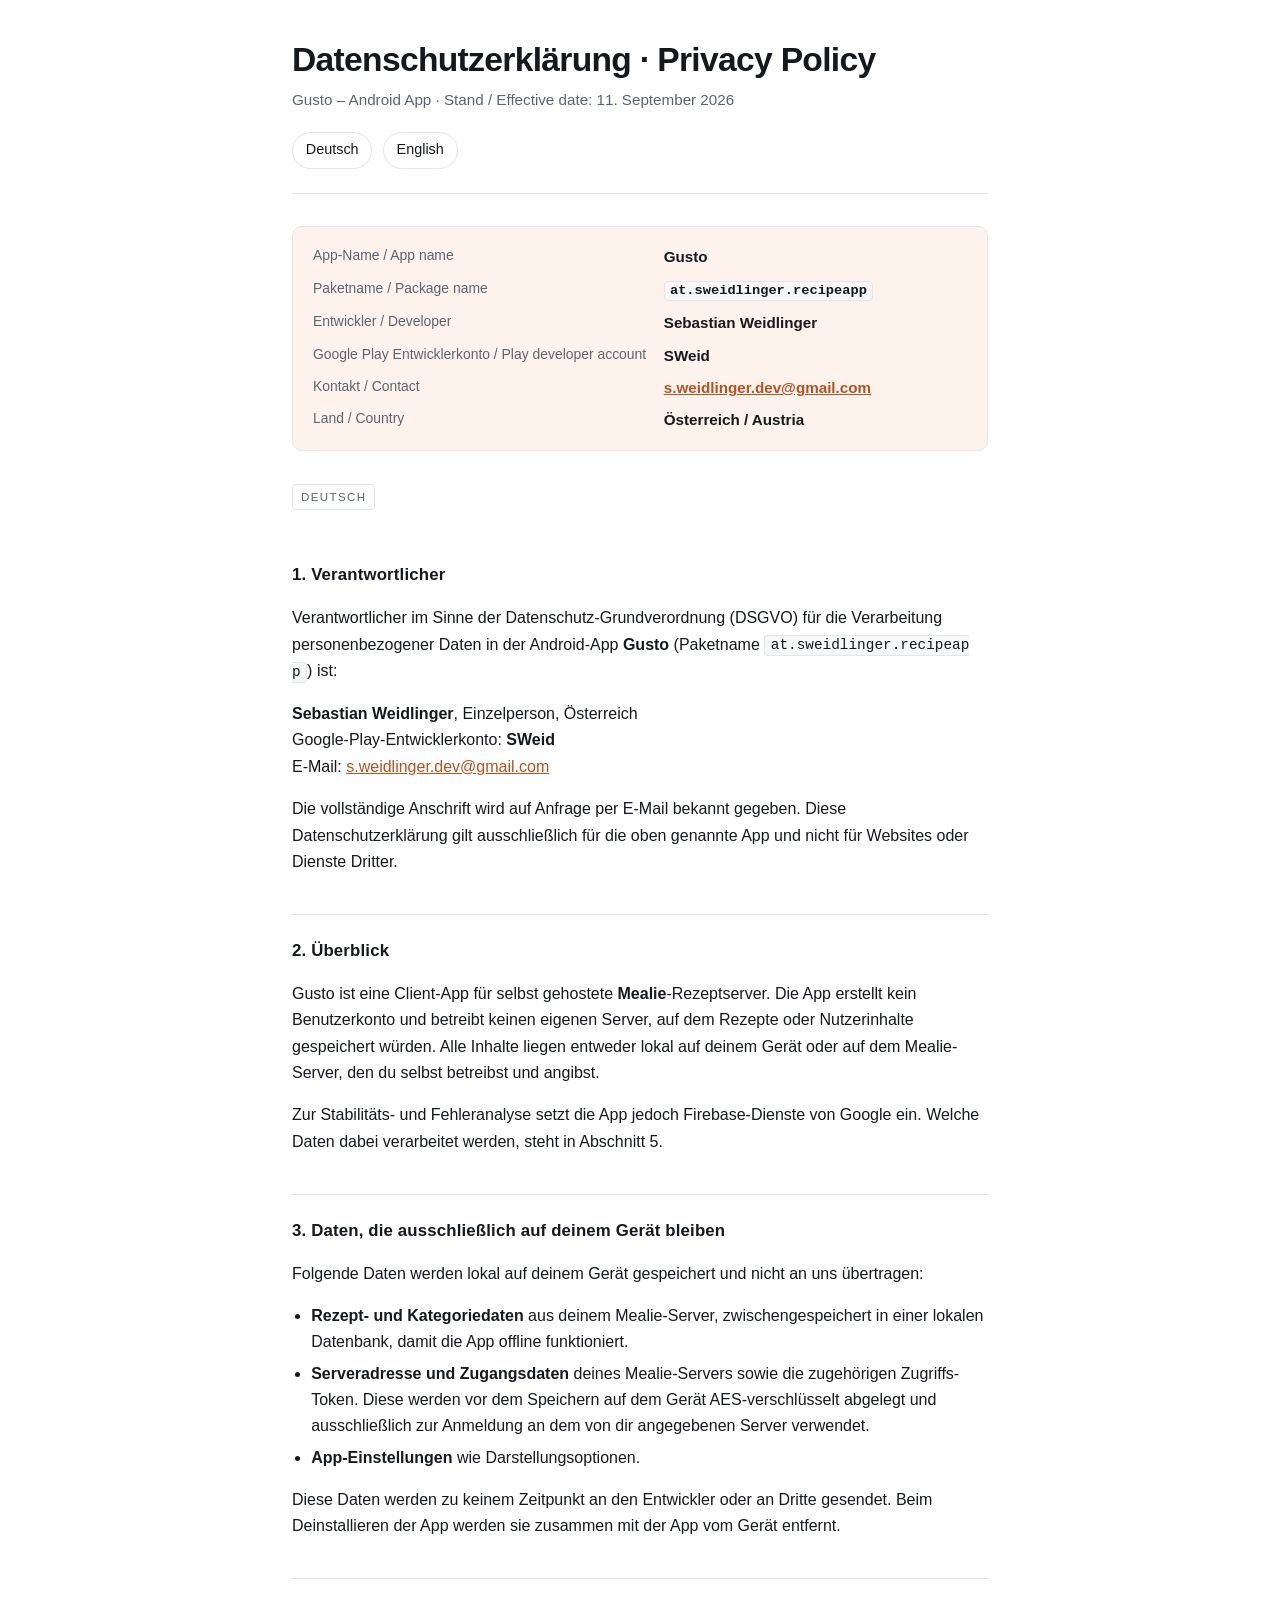
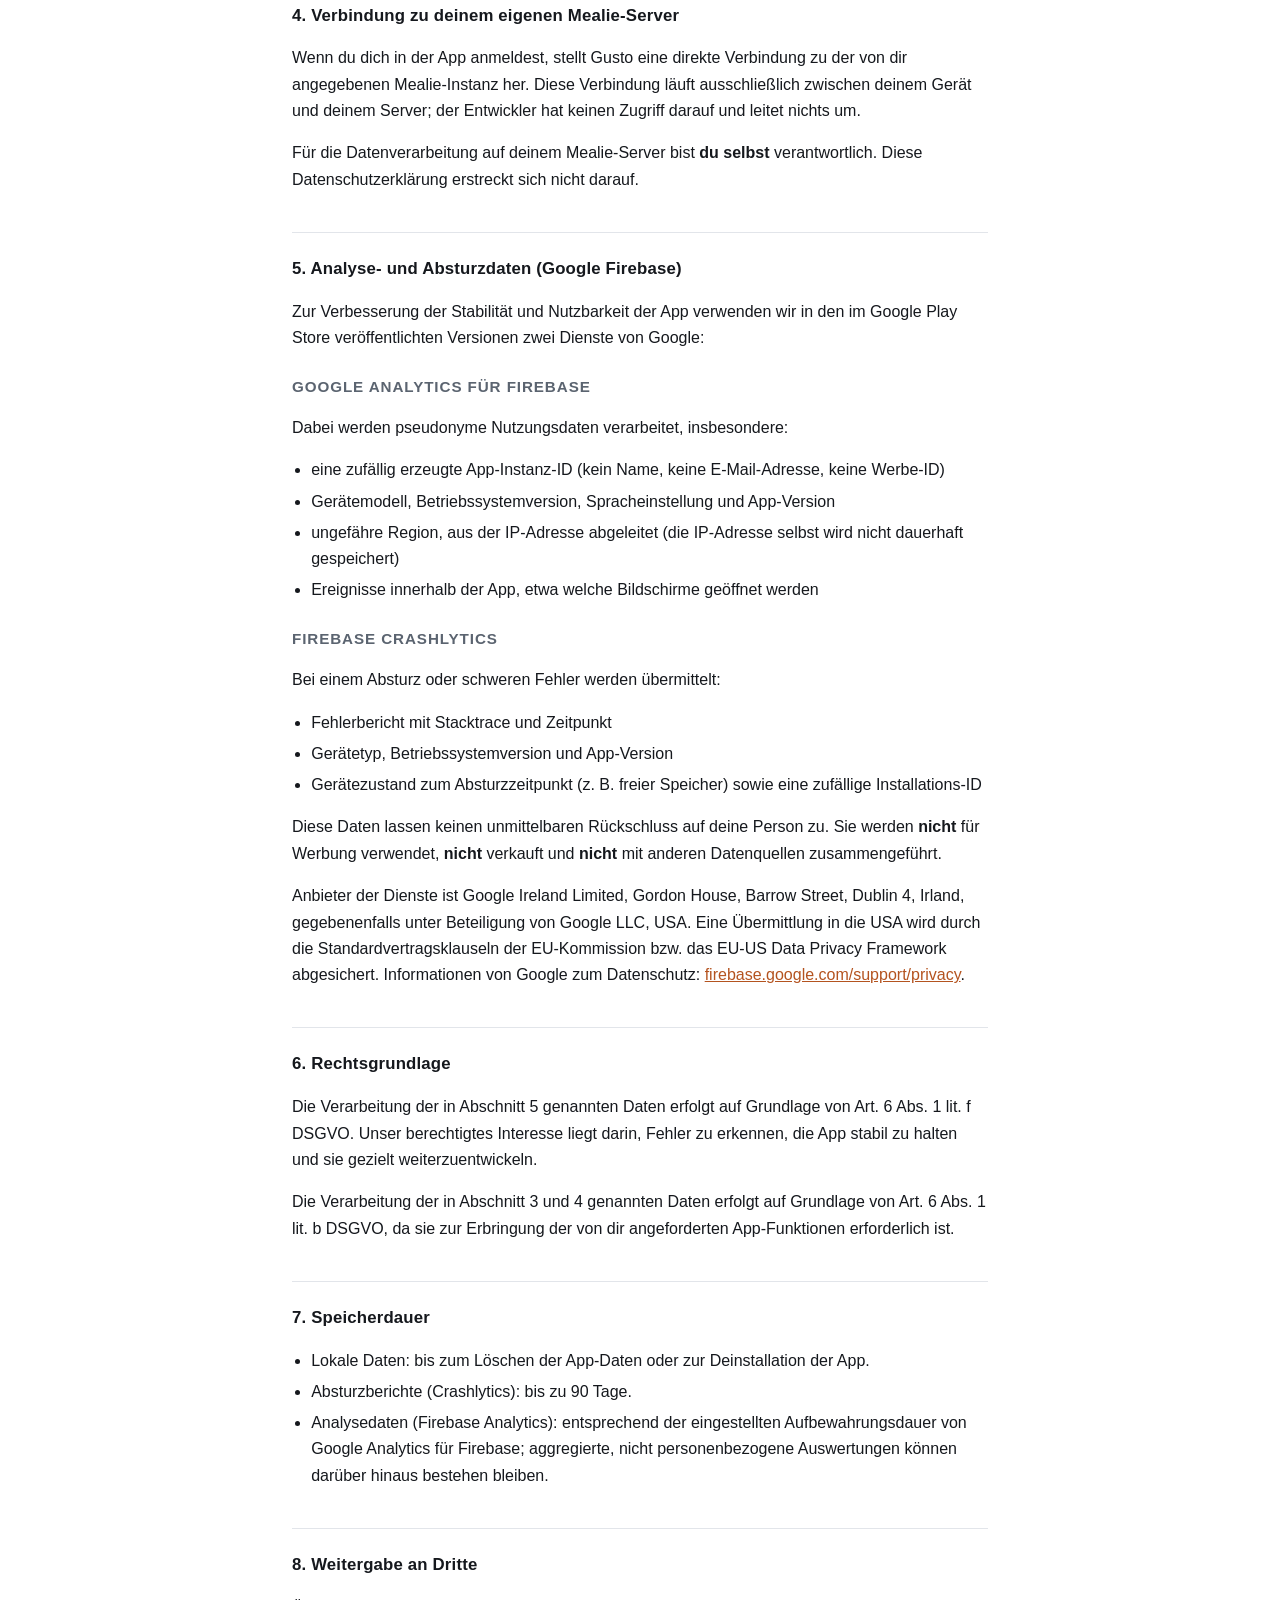
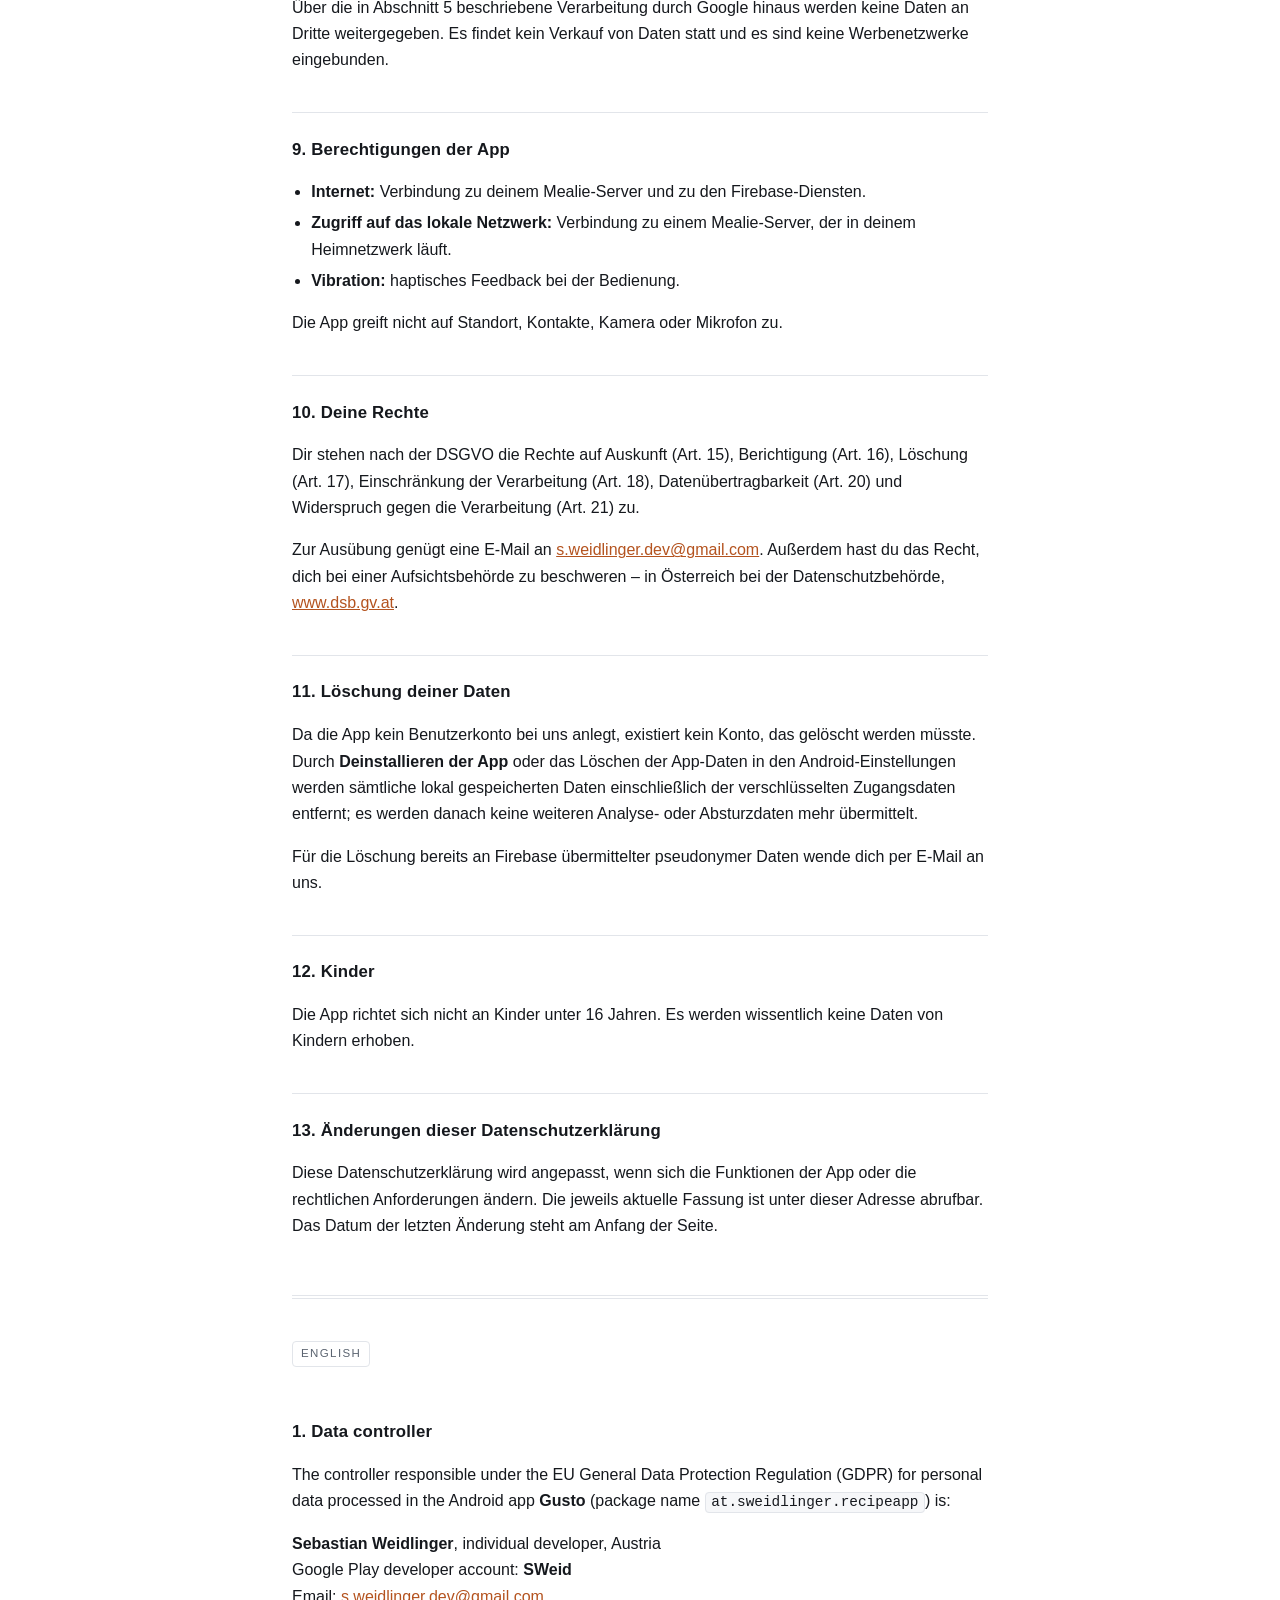
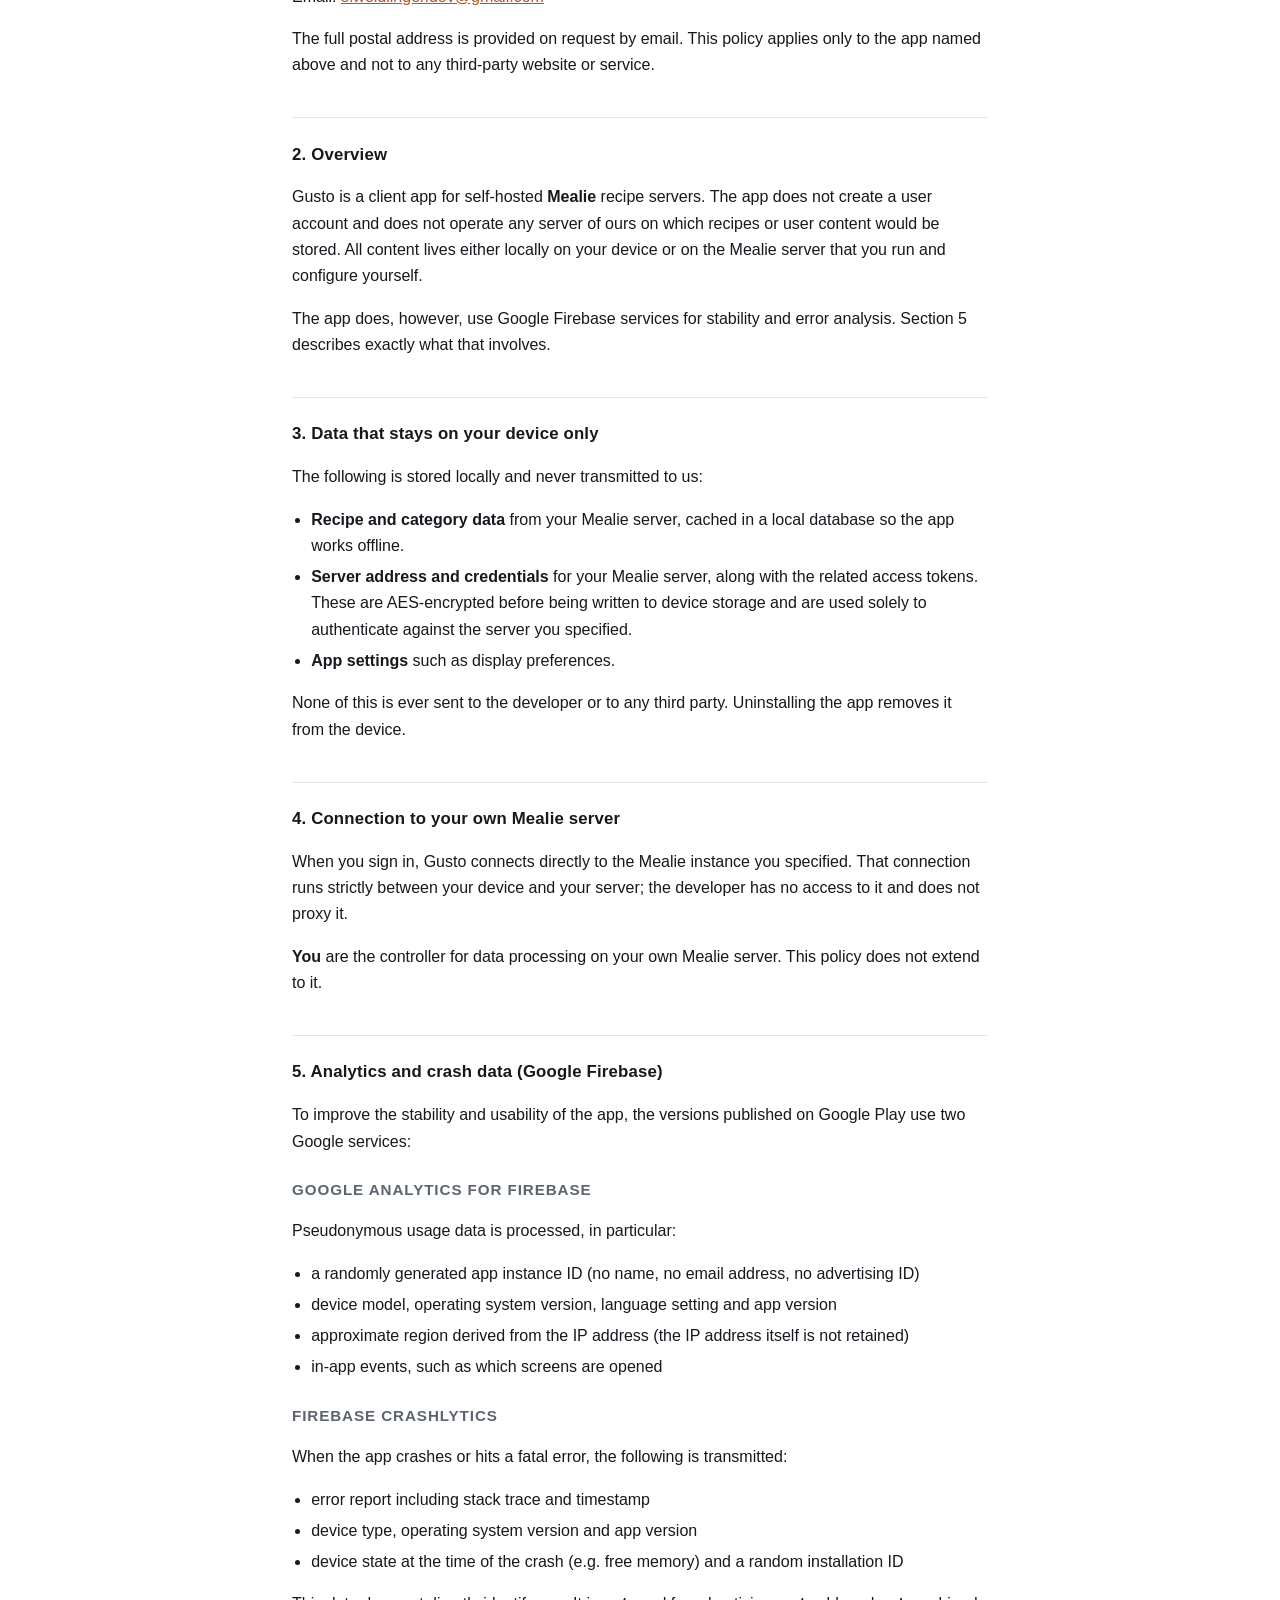
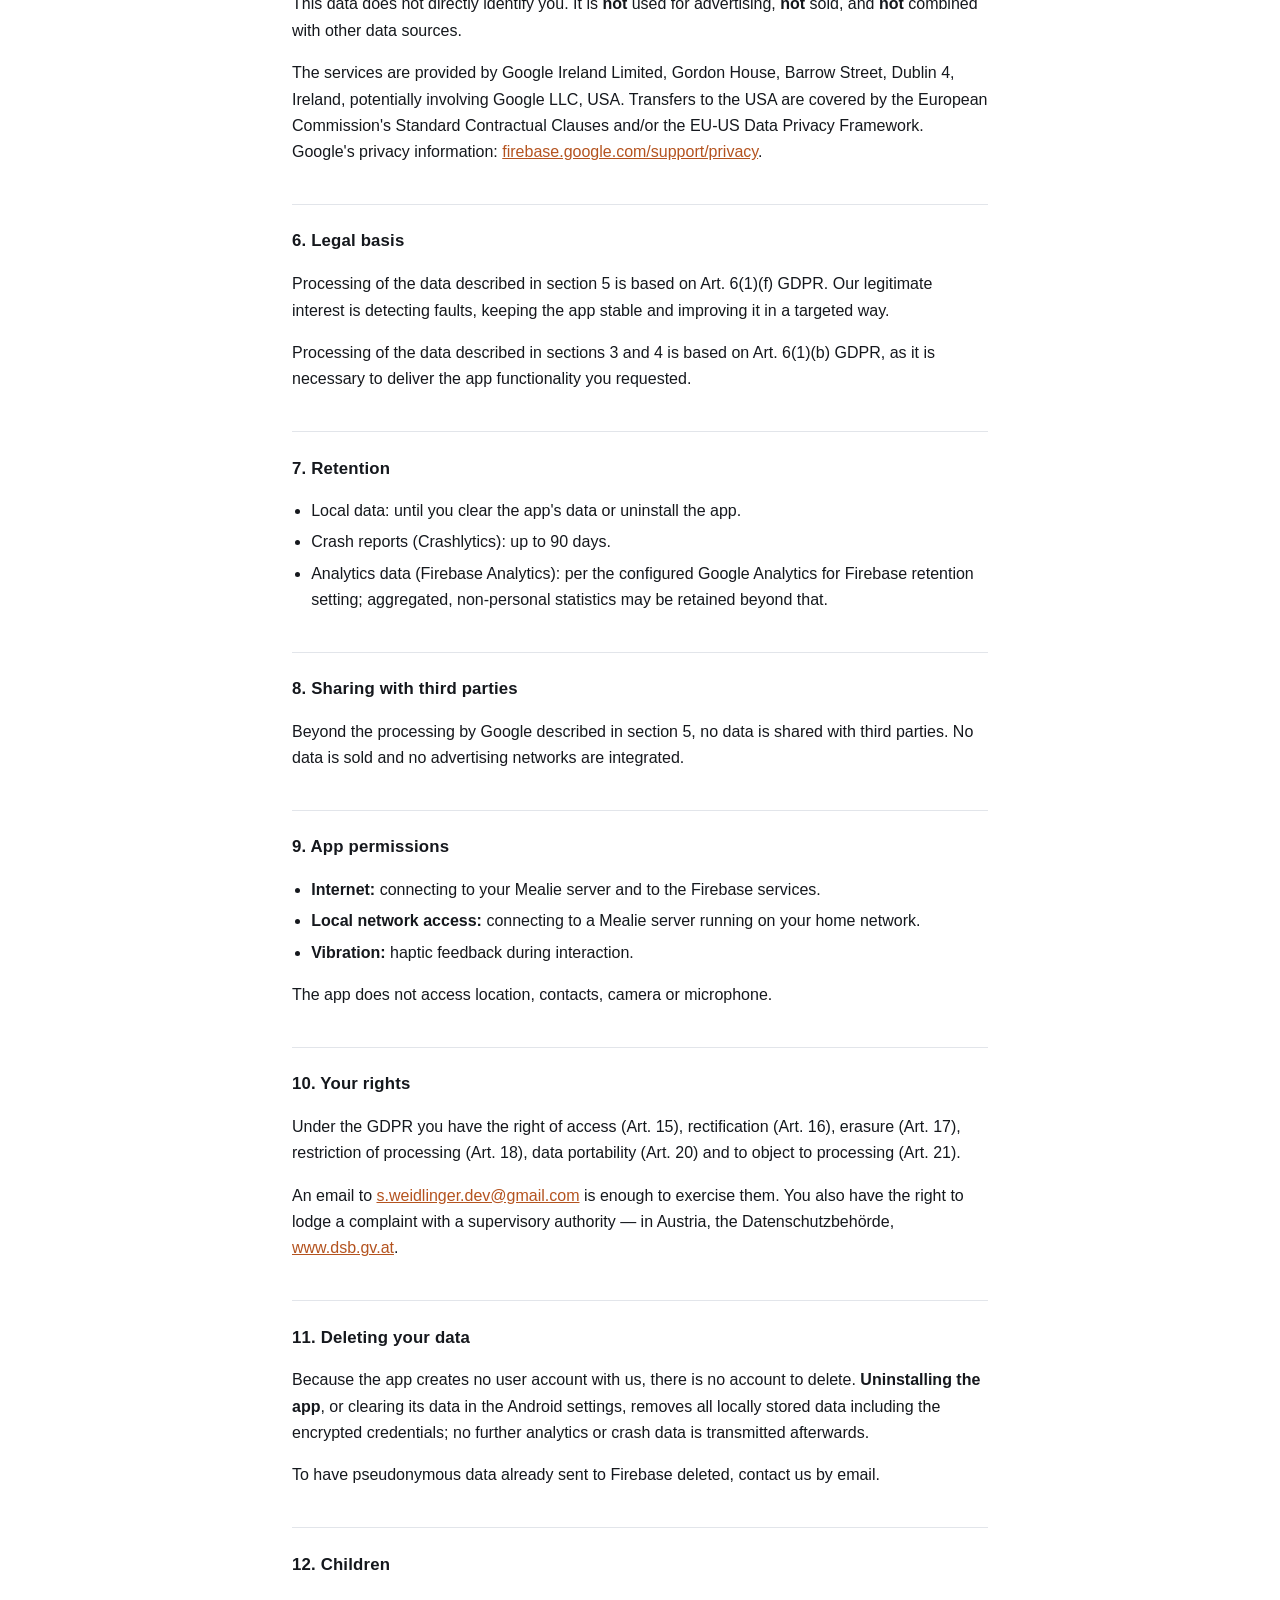
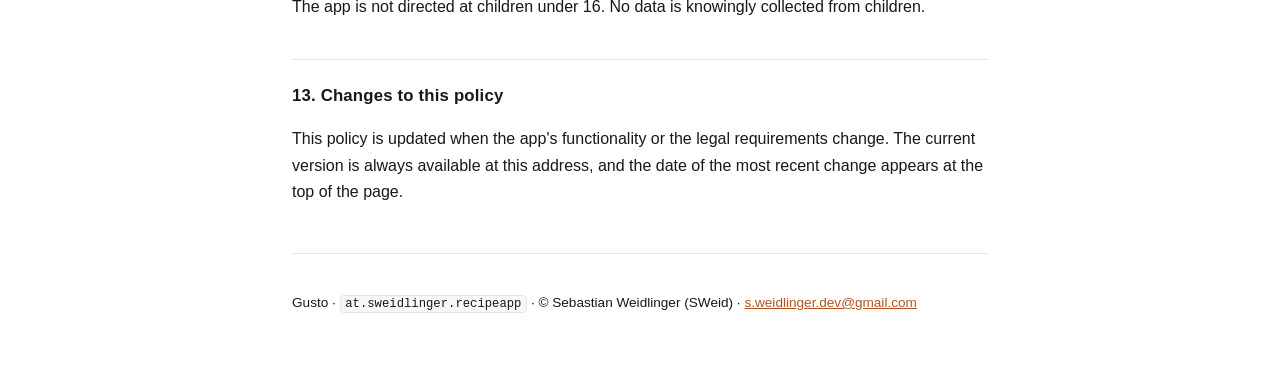
==== gusto/privacy/index.html @ 2b7b5ac2 "docs: add bilingual privacy policy for Gusto Play rejected the update because the linked policy name" ====
<!doctype html>
<html lang="de">
<head>
<meta charset="utf-8">
<meta name="viewport" content="width=device-width, initial-scale=1">
<title>Datenschutzerklärung – Gusto | Sebastian Weidlinger</title>
<meta name="description" content="Datenschutzerklärung / Privacy Policy for the Android app Gusto (at.sweidlinger.recipeapp) by Sebastian Weidlinger.">
<meta name="robots" content="index, follow">
<style>
  :root {
    color-scheme: light dark;
    --bg: #ffffff;
    --surface: #f6f7f9;
    --border: #e2e5ea;
    --text: #15181d;
    --muted: #5b6470;
    --accent: #b4531f;
    --accent-soft: #fdf3ec;
  }
  @media (prefers-color-scheme: dark) {
    :root {
      --bg: #121417;
      --surface: #1a1d22;
      --border: #2b3037;
      --text: #e8eaed;
      --muted: #9aa3af;
      --accent: #f0a06a;
      --accent-soft: #241912;
    }
  }
  * { box-sizing: border-box; }
  body {
    margin: 0;
    background: var(--bg);
    color: var(--text);
    font: 16px/1.65 -apple-system, BlinkMacSystemFont, "Segoe UI", Roboto, "Helvetica Neue", Arial, sans-serif;
    -webkit-text-size-adjust: 100%;
  }
  .wrap { max-width: 46rem; margin: 0 auto; padding: 2.5rem 1.25rem 4rem; }
  header.masthead { border-bottom: 1px solid var(--border); padding-bottom: 1.5rem; margin-bottom: 2rem; }
  h1 { font-size: clamp(1.6rem, 5vw, 2.1rem); line-height: 1.2; margin: 0 0 .4rem; letter-spacing: -.02em; }
  .sub { color: var(--muted); margin: 0; font-size: .95rem; }
  .langnav { margin-top: 1.25rem; font-size: .9rem; }
  .langnav a {
    display: inline-block; padding: .35rem .8rem; margin-right: .4rem;
    border: 1px solid var(--border); border-radius: 999px;
    color: var(--text); text-decoration: none;
  }
  .langnav a:hover { border-color: var(--accent); color: var(--accent); }
  h2 {
    font-size: 1.05rem; margin: 2.4rem 0 .6rem; letter-spacing: .01em;
    padding-top: 1.4rem; border-top: 1px solid var(--border);
  }
  h2:first-of-type { border-top: 0; padding-top: 0; }
  h3 { font-size: .95rem; margin: 1.4rem 0 .4rem; color: var(--muted); text-transform: uppercase; letter-spacing: .06em; }
  p, li { color: var(--text); }
  ul { padding-left: 1.2rem; }
  li { margin: .3rem 0; }
  a { color: var(--accent); }
  code {
    background: var(--surface); border: 1px solid var(--border);
    border-radius: 4px; padding: .1em .38em; font-size: .9em;
    font-family: ui-monospace, SFMono-Regular, Menlo, Consolas, monospace;
    word-break: break-all;
  }
  .identity {
    background: var(--accent-soft);
    border: 1px solid var(--border);
    border-radius: 10px;
    padding: 1.1rem 1.25rem;
    margin: 1.5rem 0 2rem;
  }
  .identity dl { margin: 0; display: grid; grid-template-columns: max-content 1fr; gap: .45rem 1.1rem; }
  .identity dt { color: var(--muted); font-size: .87rem; }
  .identity dd { margin: 0; font-size: .95rem; font-weight: 600; }
  @media (max-width: 30rem) {
    .identity dl { grid-template-columns: 1fr; gap: .1rem; }
    .identity dd { margin-bottom: .6rem; }
  }
  .section-lang {
    display: inline-block; font-size: .72rem; letter-spacing: .12em; text-transform: uppercase;
    color: var(--muted); border: 1px solid var(--border); border-radius: 4px;
    padding: .15rem .5rem; margin-bottom: .8rem;
  }
  hr.divider { border: 0; border-top: 4px double var(--border); margin: 3.5rem 0 2.5rem; }
  footer { margin-top: 3rem; padding-top: 1.5rem; border-top: 1px solid var(--border); color: var(--muted); font-size: .85rem; }
</style>
</head>
<body>
<div class="wrap">

<header class="masthead">
  <h1>Datenschutzerklärung · Privacy Policy</h1>
  <p class="sub">Gusto – Android App · Stand / Effective date: 11. September 2026</p>
  <nav class="langnav">
    <a href="#de">Deutsch</a>
    <a href="#en">English</a>
  </nav>
</header>

<div class="identity">
  <dl>
    <dt>App-Name / App name</dt>
    <dd>Gusto</dd>
    <dt>Paketname / Package name</dt>
    <dd><code>at.sweidlinger.recipeapp</code></dd>
    <dt>Entwickler / Developer</dt>
    <dd>Sebastian Weidlinger</dd>
    <dt>Google Play Entwicklerkonto / Play developer account</dt>
    <dd>SWeid</dd>
    <dt>Kontakt / Contact</dt>
    <dd><a href="mailto:s.weidlinger.dev@gmail.com">s.weidlinger.dev@gmail.com</a></dd>
    <dt>Land / Country</dt>
    <dd>Österreich / Austria</dd>
  </dl>
</div>

<!-- ============================= GERMAN ============================= -->
<section id="de" lang="de">
<span class="section-lang">Deutsch</span>

<h2>1. Verantwortlicher</h2>
<p>
  Verantwortlicher im Sinne der Datenschutz-Grundverordnung (DSGVO) für die Verarbeitung
  personenbezogener Daten in der Android-App <strong>Gusto</strong>
  (Paketname <code>at.sweidlinger.recipeapp</code>) ist:
</p>
<p>
  <strong>Sebastian Weidlinger</strong>, Einzelperson, Österreich<br>
  Google-Play-Entwicklerkonto: <strong>SWeid</strong><br>
  E-Mail: <a href="mailto:s.weidlinger.dev@gmail.com">s.weidlinger.dev@gmail.com</a>
</p>
<p>
  Die vollständige Anschrift wird auf Anfrage per E-Mail bekannt gegeben. Diese
  Datenschutzerklärung gilt ausschließlich für die oben genannte App und nicht für
  Websites oder Dienste Dritter.
</p>

<h2>2. Überblick</h2>
<p>
  Gusto ist eine Client-App für selbst gehostete <strong>Mealie</strong>-Rezeptserver.
  Die App erstellt kein Benutzerkonto und betreibt keinen eigenen Server, auf dem
  Rezepte oder Nutzerinhalte gespeichert würden. Alle Inhalte liegen entweder lokal auf
  deinem Gerät oder auf dem Mealie-Server, den du selbst betreibst und angibst.
</p>
<p>
  Zur Stabilitäts- und Fehleranalyse setzt die App jedoch Firebase-Dienste von Google
  ein. Welche Daten dabei verarbeitet werden, steht in Abschnitt 5.
</p>

<h2>3. Daten, die ausschließlich auf deinem Gerät bleiben</h2>
<p>Folgende Daten werden lokal auf deinem Gerät gespeichert und nicht an uns übertragen:</p>
<ul>
  <li><strong>Rezept- und Kategoriedaten</strong> aus deinem Mealie-Server, zwischengespeichert in einer lokalen Datenbank, damit die App offline funktioniert.</li>
  <li><strong>Serveradresse und Zugangsdaten</strong> deines Mealie-Servers sowie die zugehörigen Zugriffs-Token. Diese werden vor dem Speichern auf dem Gerät AES-verschlüsselt abgelegt und ausschließlich zur Anmeldung an dem von dir angegebenen Server verwendet.</li>
  <li><strong>App-Einstellungen</strong> wie Darstellungsoptionen.</li>
</ul>
<p>
  Diese Daten werden zu keinem Zeitpunkt an den Entwickler oder an Dritte gesendet.
  Beim Deinstallieren der App werden sie zusammen mit der App vom Gerät entfernt.
</p>

<h2>4. Verbindung zu deinem eigenen Mealie-Server</h2>
<p>
  Wenn du dich in der App anmeldest, stellt Gusto eine direkte Verbindung zu der von dir
  angegebenen Mealie-Instanz her. Diese Verbindung läuft ausschließlich zwischen deinem
  Gerät und deinem Server; der Entwickler hat keinen Zugriff darauf und leitet nichts um.
</p>
<p>
  Für die Datenverarbeitung auf deinem Mealie-Server bist <strong>du selbst</strong>
  verantwortlich. Diese Datenschutzerklärung erstreckt sich nicht darauf.
</p>

<h2>5. Analyse- und Absturzdaten (Google Firebase)</h2>
<p>
  Zur Verbesserung der Stabilität und Nutzbarkeit der App verwenden wir in den im Google
  Play Store veröffentlichten Versionen zwei Dienste von Google:
</p>

<h3>Google Analytics für Firebase</h3>
<p>Dabei werden pseudonyme Nutzungsdaten verarbeitet, insbesondere:</p>
<ul>
  <li>eine zufällig erzeugte App-Instanz-ID (kein Name, keine E-Mail-Adresse, keine Werbe-ID)</li>
  <li>Gerätemodell, Betriebssystemversion, Spracheinstellung und App-Version</li>
  <li>ungefähre Region, aus der IP-Adresse abgeleitet (die IP-Adresse selbst wird nicht dauerhaft gespeichert)</li>
  <li>Ereignisse innerhalb der App, etwa welche Bildschirme geöffnet werden</li>
</ul>

<h3>Firebase Crashlytics</h3>
<p>Bei einem Absturz oder schweren Fehler werden übermittelt:</p>
<ul>
  <li>Fehlerbericht mit Stacktrace und Zeitpunkt</li>
  <li>Gerätetyp, Betriebssystemversion und App-Version</li>
  <li>Gerätezustand zum Absturzzeitpunkt (z. B. freier Speicher) sowie eine zufällige Installations-ID</li>
</ul>

<p>
  Diese Daten lassen keinen unmittelbaren Rückschluss auf deine Person zu. Sie werden
  <strong>nicht</strong> für Werbung verwendet, <strong>nicht</strong> verkauft und
  <strong>nicht</strong> mit anderen Datenquellen zusammengeführt.
</p>
<p>
  Anbieter der Dienste ist Google Ireland Limited, Gordon House, Barrow Street, Dublin 4,
  Irland, gegebenenfalls unter Beteiligung von Google LLC, USA. Eine Übermittlung in die
  USA wird durch die Standardvertragsklauseln der EU-Kommission bzw. das EU-US Data
  Privacy Framework abgesichert. Informationen von Google zum Datenschutz:
  <a href="https://firebase.google.com/support/privacy" rel="noopener">firebase.google.com/support/privacy</a>.
</p>

<h2>6. Rechtsgrundlage</h2>
<p>
  Die Verarbeitung der in Abschnitt 5 genannten Daten erfolgt auf Grundlage von
  Art. 6 Abs. 1 lit. f DSGVO. Unser berechtigtes Interesse liegt darin, Fehler zu
  erkennen, die App stabil zu halten und sie gezielt weiterzuentwickeln.
</p>
<p>
  Die Verarbeitung der in Abschnitt 3 und 4 genannten Daten erfolgt auf Grundlage von
  Art. 6 Abs. 1 lit. b DSGVO, da sie zur Erbringung der von dir angeforderten
  App-Funktionen erforderlich ist.
</p>

<h2>7. Speicherdauer</h2>
<ul>
  <li>Lokale Daten: bis zum Löschen der App-Daten oder zur Deinstallation der App.</li>
  <li>Absturzberichte (Crashlytics): bis zu 90 Tage.</li>
  <li>Analysedaten (Firebase Analytics): entsprechend der eingestellten Aufbewahrungsdauer von Google Analytics für Firebase; aggregierte, nicht personenbezogene Auswertungen können darüber hinaus bestehen bleiben.</li>
</ul>

<h2>8. Weitergabe an Dritte</h2>
<p>
  Über die in Abschnitt 5 beschriebene Verarbeitung durch Google hinaus werden keine
  Daten an Dritte weitergegeben. Es findet kein Verkauf von Daten statt und es sind keine
  Werbenetzwerke eingebunden.
</p>

<h2>9. Berechtigungen der App</h2>
<ul>
  <li><strong>Internet:</strong> Verbindung zu deinem Mealie-Server und zu den Firebase-Diensten.</li>
  <li><strong>Zugriff auf das lokale Netzwerk:</strong> Verbindung zu einem Mealie-Server, der in deinem Heimnetzwerk läuft.</li>
  <li><strong>Vibration:</strong> haptisches Feedback bei der Bedienung.</li>
</ul>
<p>Die App greift nicht auf Standort, Kontakte, Kamera oder Mikrofon zu.</p>

<h2>10. Deine Rechte</h2>
<p>
  Dir stehen nach der DSGVO die Rechte auf Auskunft (Art. 15), Berichtigung (Art. 16),
  Löschung (Art. 17), Einschränkung der Verarbeitung (Art. 18), Datenübertragbarkeit
  (Art. 20) und Widerspruch gegen die Verarbeitung (Art. 21) zu.
</p>
<p>
  Zur Ausübung genügt eine E-Mail an
  <a href="mailto:s.weidlinger.dev@gmail.com">s.weidlinger.dev@gmail.com</a>.
  Außerdem hast du das Recht, dich bei einer Aufsichtsbehörde zu beschweren – in
  Österreich bei der Datenschutzbehörde,
  <a href="https://www.dsb.gv.at" rel="noopener">www.dsb.gv.at</a>.
</p>

<h2>11. Löschung deiner Daten</h2>
<p>
  Da die App kein Benutzerkonto bei uns anlegt, existiert kein Konto, das gelöscht werden
  müsste. Durch <strong>Deinstallieren der App</strong> oder das Löschen der App-Daten in
  den Android-Einstellungen werden sämtliche lokal gespeicherten Daten einschließlich der
  verschlüsselten Zugangsdaten entfernt; es werden danach keine weiteren Analyse- oder
  Absturzdaten mehr übermittelt.
</p>
<p>
  Für die Löschung bereits an Firebase übermittelter pseudonymer Daten wende dich per
  E-Mail an uns.
</p>

<h2>12. Kinder</h2>
<p>
  Die App richtet sich nicht an Kinder unter 16 Jahren. Es werden wissentlich keine Daten
  von Kindern erhoben.
</p>

<h2>13. Änderungen dieser Datenschutzerklärung</h2>
<p>
  Diese Datenschutzerklärung wird angepasst, wenn sich die Funktionen der App oder die
  rechtlichen Anforderungen ändern. Die jeweils aktuelle Fassung ist unter dieser Adresse
  abrufbar. Das Datum der letzten Änderung steht am Anfang der Seite.
</p>

</section>

<hr class="divider">

<!-- ============================= ENGLISH ============================= -->
<section id="en" lang="en">
<span class="section-lang">English</span>

<h2>1. Data controller</h2>
<p>
  The controller responsible under the EU General Data Protection Regulation (GDPR) for
  personal data processed in the Android app <strong>Gusto</strong>
  (package name <code>at.sweidlinger.recipeapp</code>) is:
</p>
<p>
  <strong>Sebastian Weidlinger</strong>, individual developer, Austria<br>
  Google Play developer account: <strong>SWeid</strong><br>
  Email: <a href="mailto:s.weidlinger.dev@gmail.com">s.weidlinger.dev@gmail.com</a>
</p>
<p>
  The full postal address is provided on request by email. This policy applies only to
  the app named above and not to any third-party website or service.
</p>

<h2>2. Overview</h2>
<p>
  Gusto is a client app for self-hosted <strong>Mealie</strong> recipe servers. The app
  does not create a user account and does not operate any server of ours on which recipes
  or user content would be stored. All content lives either locally on your device or on
  the Mealie server that you run and configure yourself.
</p>
<p>
  The app does, however, use Google Firebase services for stability and error analysis.
  Section 5 describes exactly what that involves.
</p>

<h2>3. Data that stays on your device only</h2>
<p>The following is stored locally and never transmitted to us:</p>
<ul>
  <li><strong>Recipe and category data</strong> from your Mealie server, cached in a local database so the app works offline.</li>
  <li><strong>Server address and credentials</strong> for your Mealie server, along with the related access tokens. These are AES-encrypted before being written to device storage and are used solely to authenticate against the server you specified.</li>
  <li><strong>App settings</strong> such as display preferences.</li>
</ul>
<p>
  None of this is ever sent to the developer or to any third party. Uninstalling the app
  removes it from the device.
</p>

<h2>4. Connection to your own Mealie server</h2>
<p>
  When you sign in, Gusto connects directly to the Mealie instance you specified. That
  connection runs strictly between your device and your server; the developer has no
  access to it and does not proxy it.
</p>
<p>
  <strong>You</strong> are the controller for data processing on your own Mealie server.
  This policy does not extend to it.
</p>

<h2>5. Analytics and crash data (Google Firebase)</h2>
<p>
  To improve the stability and usability of the app, the versions published on Google Play
  use two Google services:
</p>

<h3>Google Analytics for Firebase</h3>
<p>Pseudonymous usage data is processed, in particular:</p>
<ul>
  <li>a randomly generated app instance ID (no name, no email address, no advertising ID)</li>
  <li>device model, operating system version, language setting and app version</li>
  <li>approximate region derived from the IP address (the IP address itself is not retained)</li>
  <li>in-app events, such as which screens are opened</li>
</ul>

<h3>Firebase Crashlytics</h3>
<p>When the app crashes or hits a fatal error, the following is transmitted:</p>
<ul>
  <li>error report including stack trace and timestamp</li>
  <li>device type, operating system version and app version</li>
  <li>device state at the time of the crash (e.g. free memory) and a random installation ID</li>
</ul>

<p>
  This data does not directly identify you. It is <strong>not</strong> used for
  advertising, <strong>not</strong> sold, and <strong>not</strong> combined with other
  data sources.
</p>
<p>
  The services are provided by Google Ireland Limited, Gordon House, Barrow Street,
  Dublin 4, Ireland, potentially involving Google LLC, USA. Transfers to the USA are
  covered by the European Commission's Standard Contractual Clauses and/or the EU-US Data
  Privacy Framework. Google's privacy information:
  <a href="https://firebase.google.com/support/privacy" rel="noopener">firebase.google.com/support/privacy</a>.
</p>

<h2>6. Legal basis</h2>
<p>
  Processing of the data described in section 5 is based on Art. 6(1)(f) GDPR. Our
  legitimate interest is detecting faults, keeping the app stable and improving it in a
  targeted way.
</p>
<p>
  Processing of the data described in sections 3 and 4 is based on Art. 6(1)(b) GDPR, as
  it is necessary to deliver the app functionality you requested.
</p>

<h2>7. Retention</h2>
<ul>
  <li>Local data: until you clear the app's data or uninstall the app.</li>
  <li>Crash reports (Crashlytics): up to 90 days.</li>
  <li>Analytics data (Firebase Analytics): per the configured Google Analytics for Firebase retention setting; aggregated, non-personal statistics may be retained beyond that.</li>
</ul>

<h2>8. Sharing with third parties</h2>
<p>
  Beyond the processing by Google described in section 5, no data is shared with third
  parties. No data is sold and no advertising networks are integrated.
</p>

<h2>9. App permissions</h2>
<ul>
  <li><strong>Internet:</strong> connecting to your Mealie server and to the Firebase services.</li>
  <li><strong>Local network access:</strong> connecting to a Mealie server running on your home network.</li>
  <li><strong>Vibration:</strong> haptic feedback during interaction.</li>
</ul>
<p>The app does not access location, contacts, camera or microphone.</p>

<h2>10. Your rights</h2>
<p>
  Under the GDPR you have the right of access (Art. 15), rectification (Art. 16), erasure
  (Art. 17), restriction of processing (Art. 18), data portability (Art. 20) and to object
  to processing (Art. 21).
</p>
<p>
  An email to <a href="mailto:s.weidlinger.dev@gmail.com">s.weidlinger.dev@gmail.com</a>
  is enough to exercise them. You also have the right to lodge a complaint with a
  supervisory authority — in Austria, the Datenschutzbehörde,
  <a href="https://www.dsb.gv.at" rel="noopener">www.dsb.gv.at</a>.
</p>

<h2>11. Deleting your data</h2>
<p>
  Because the app creates no user account with us, there is no account to delete.
  <strong>Uninstalling the app</strong>, or clearing its data in the Android settings,
  removes all locally stored data including the encrypted credentials; no further
  analytics or crash data is transmitted afterwards.
</p>
<p>
  To have pseudonymous data already sent to Firebase deleted, contact us by email.
</p>

<h2>12. Children</h2>
<p>
  The app is not directed at children under 16. No data is knowingly collected from
  children.
</p>

<h2>13. Changes to this policy</h2>
<p>
  This policy is updated when the app's functionality or the legal requirements change.
  The current version is always available at this address, and the date of the most recent
  change appears at the top of the page.
</p>

</section>

<footer>
  <p>
    Gusto · <code>at.sweidlinger.recipeapp</code> · © Sebastian Weidlinger (SWeid) ·
    <a href="mailto:s.weidlinger.dev@gmail.com">s.weidlinger.dev@gmail.com</a>
  </p>
</footer>

</div>
</body>
</html>
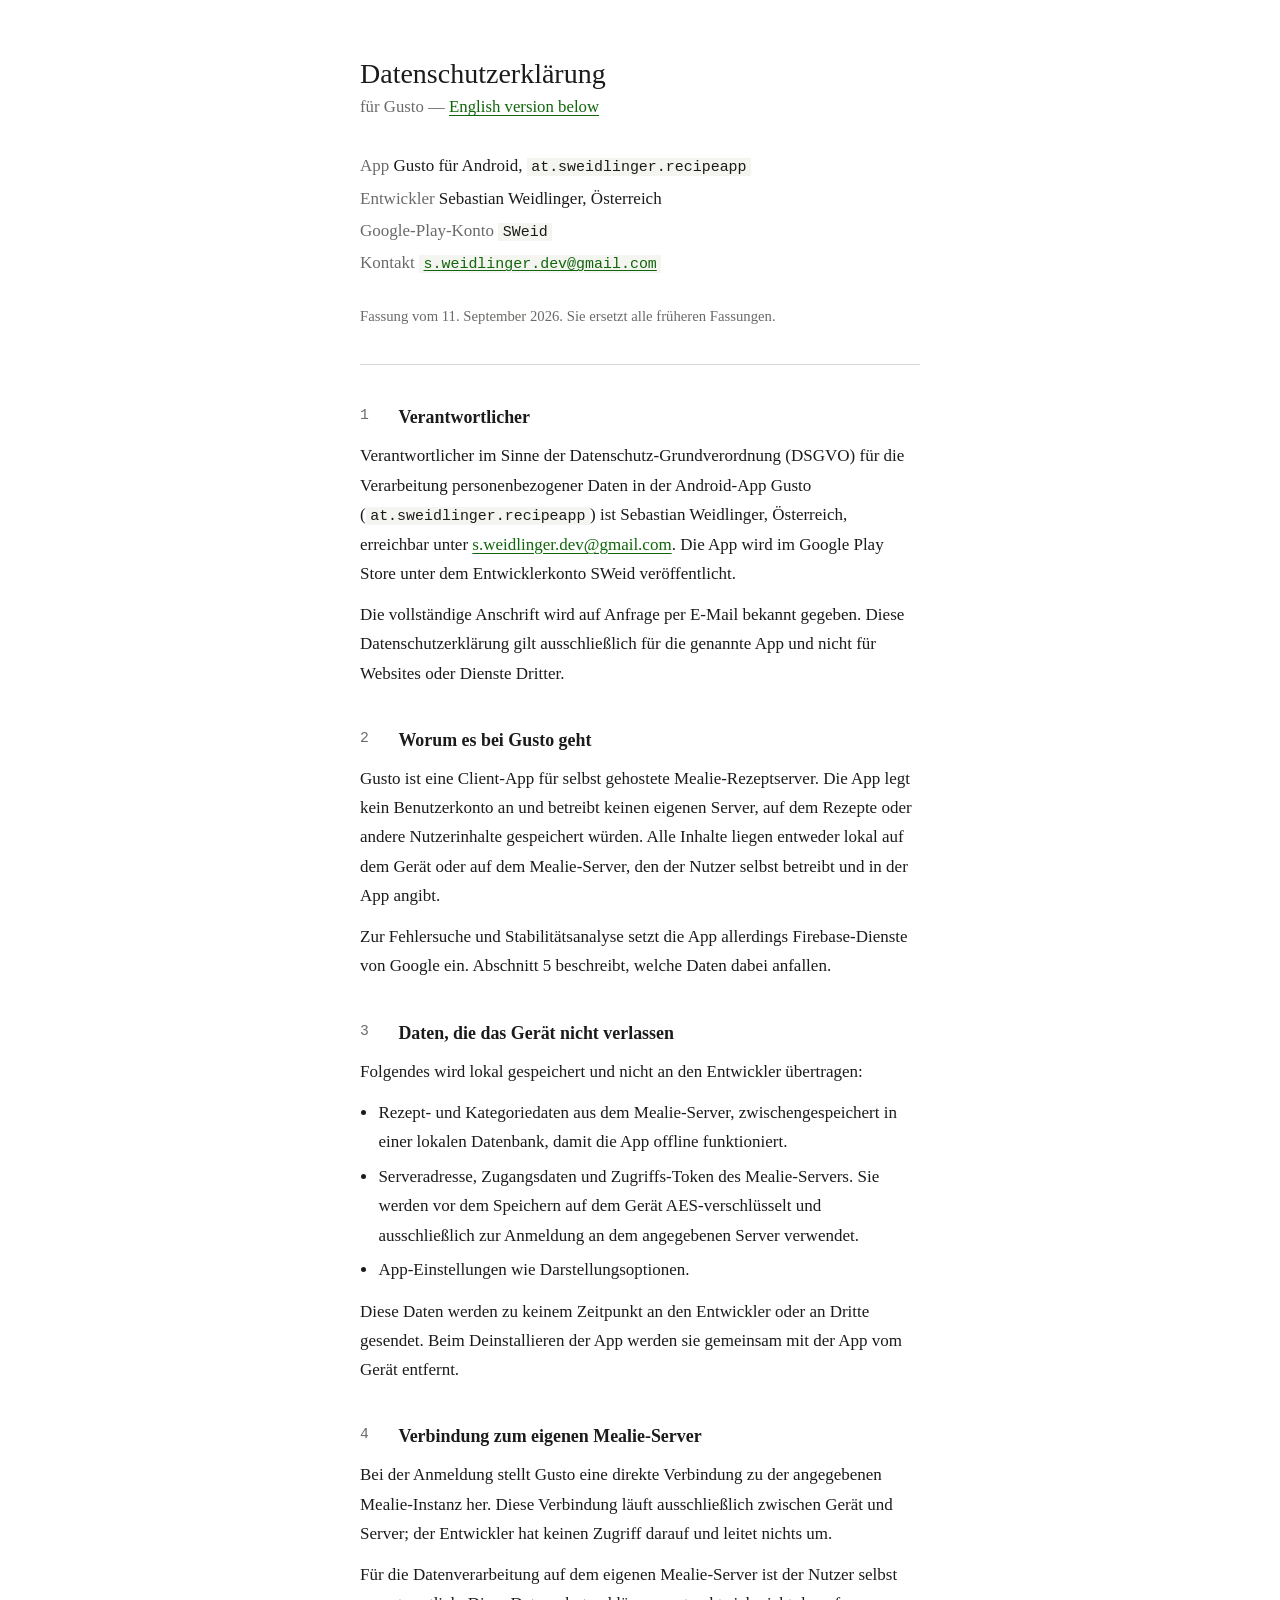
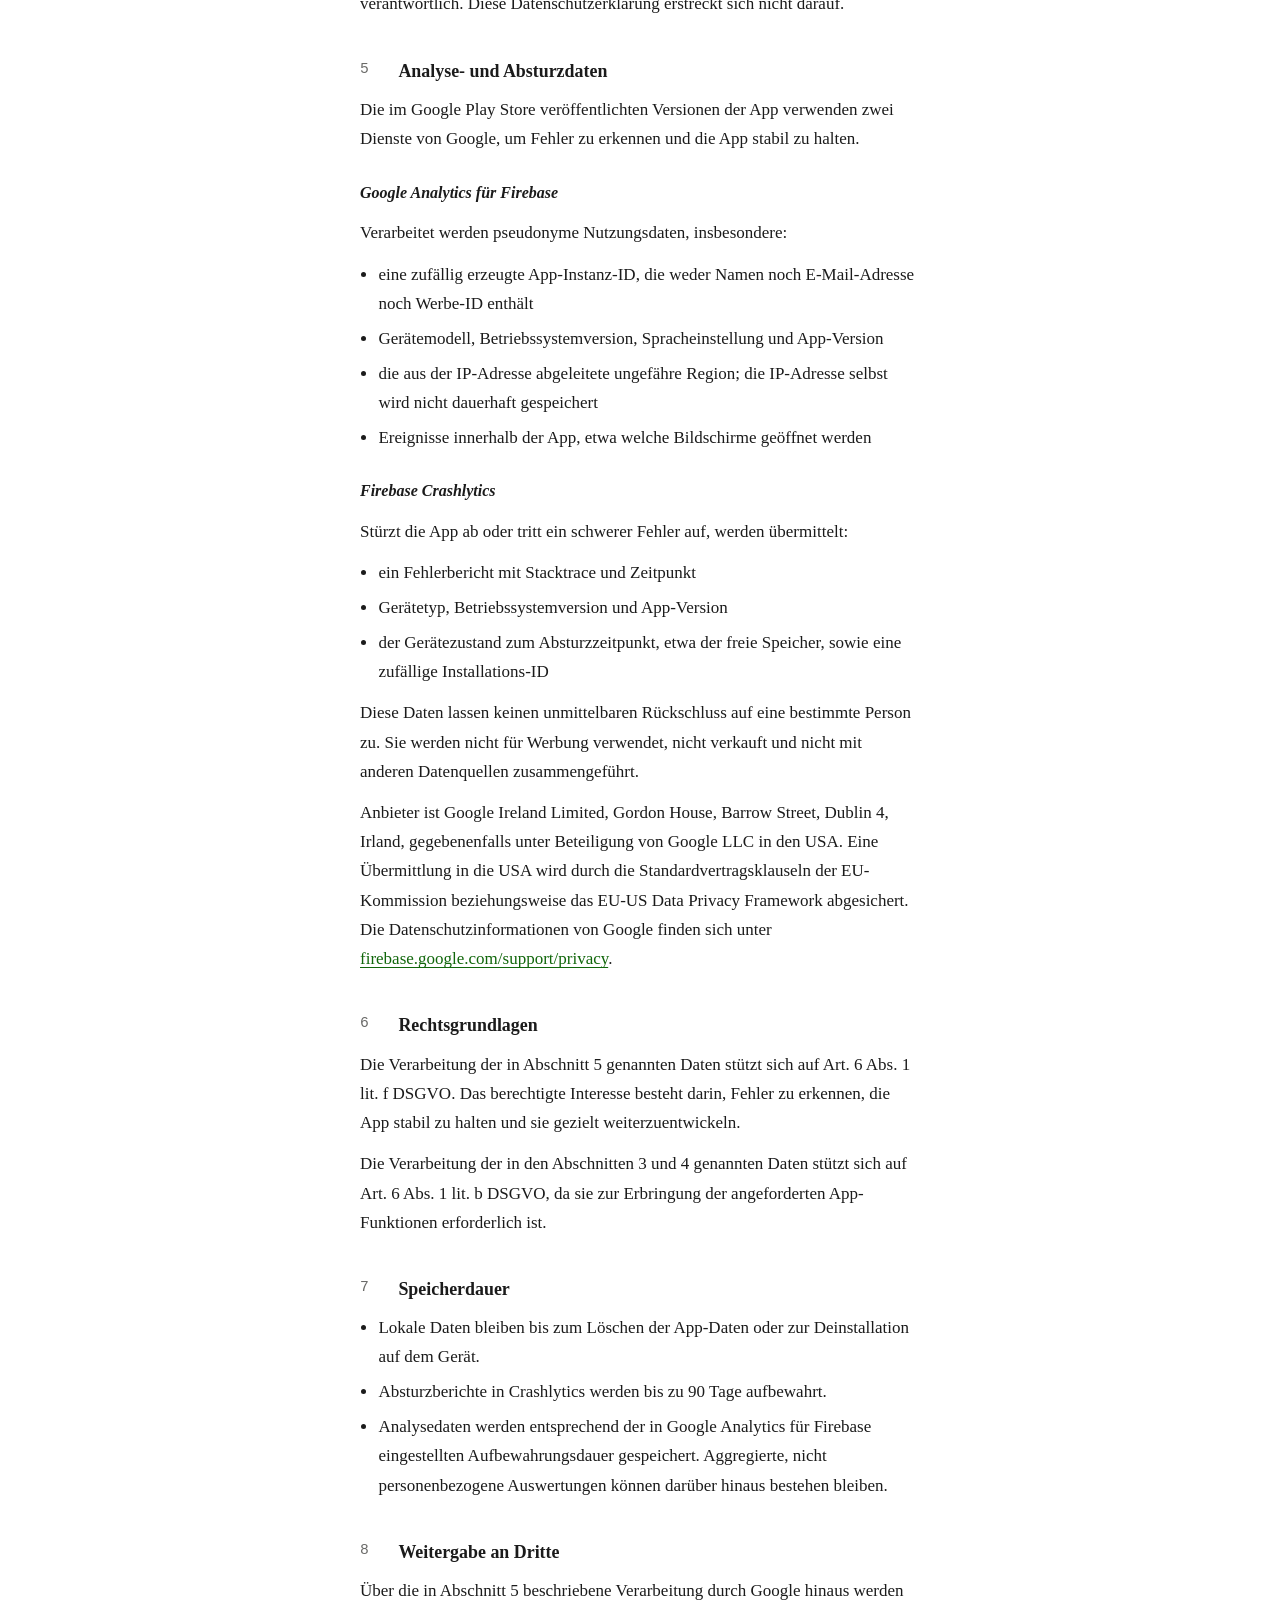
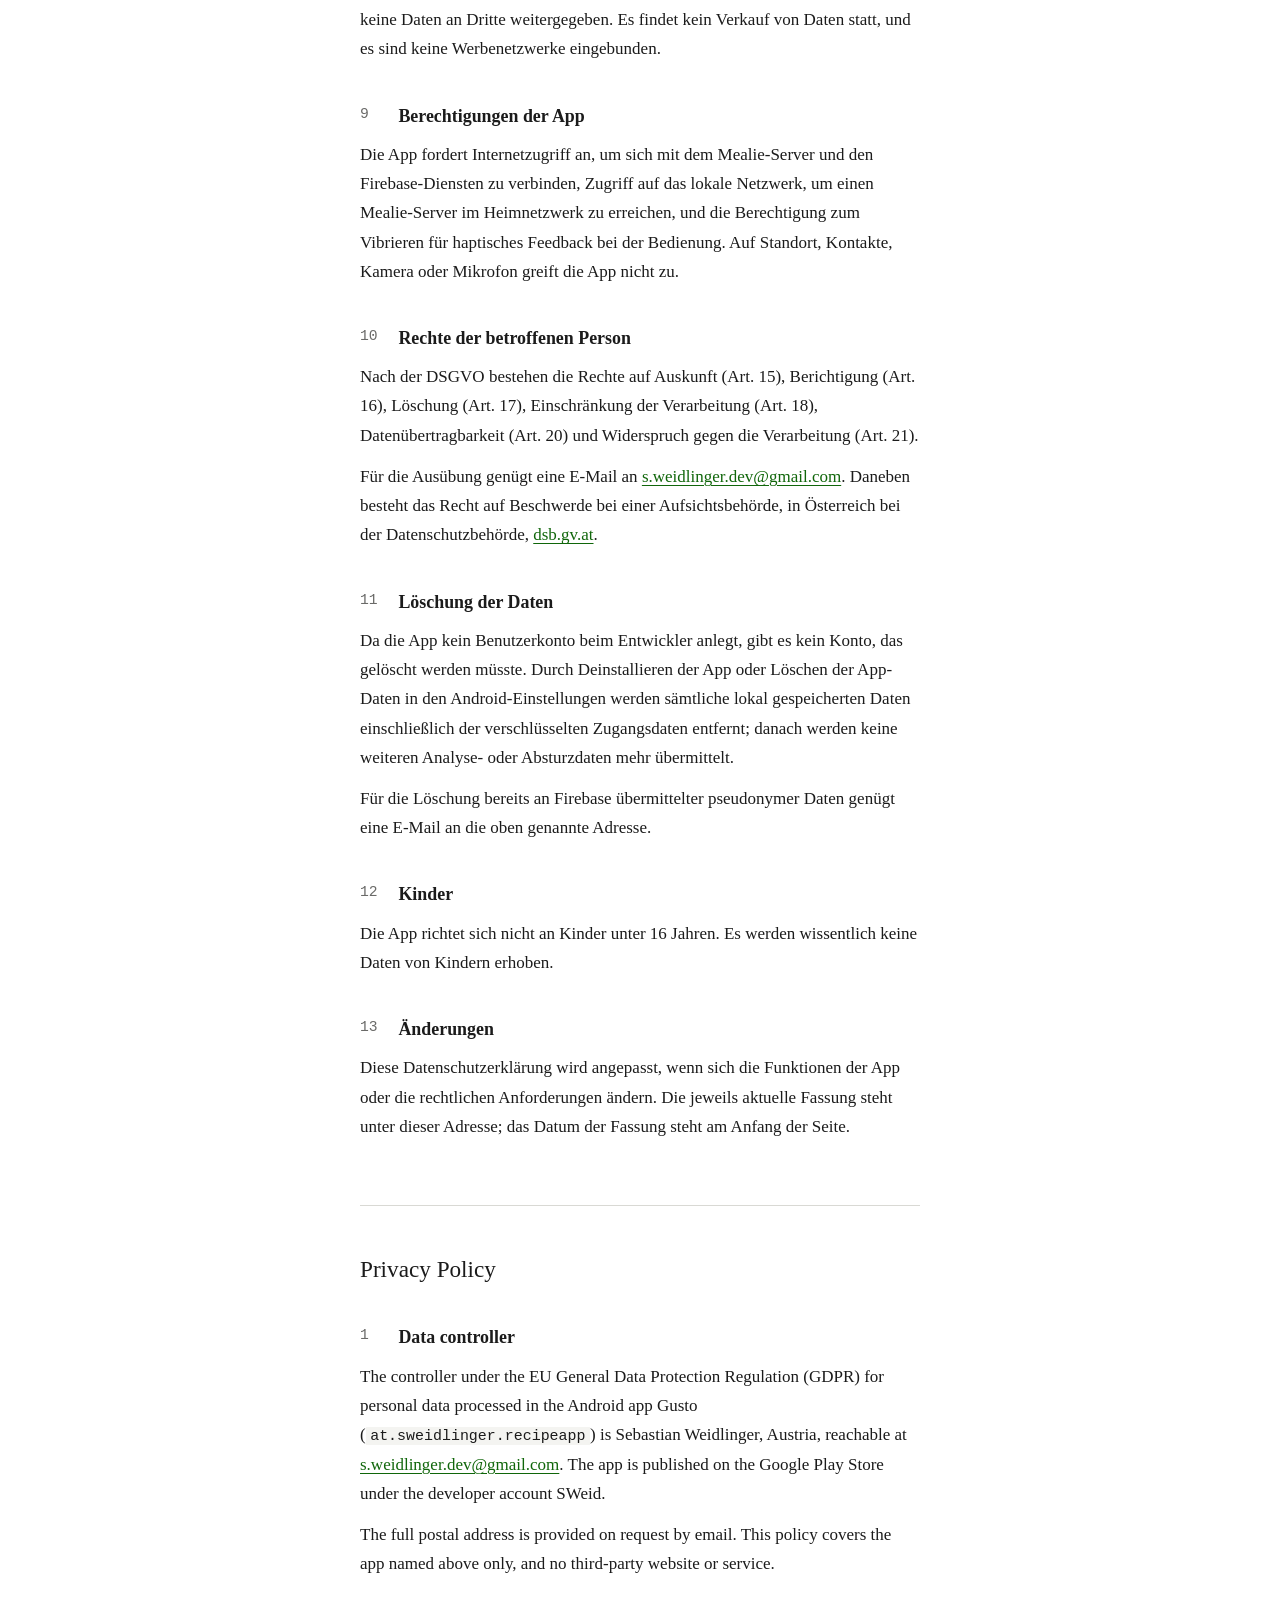
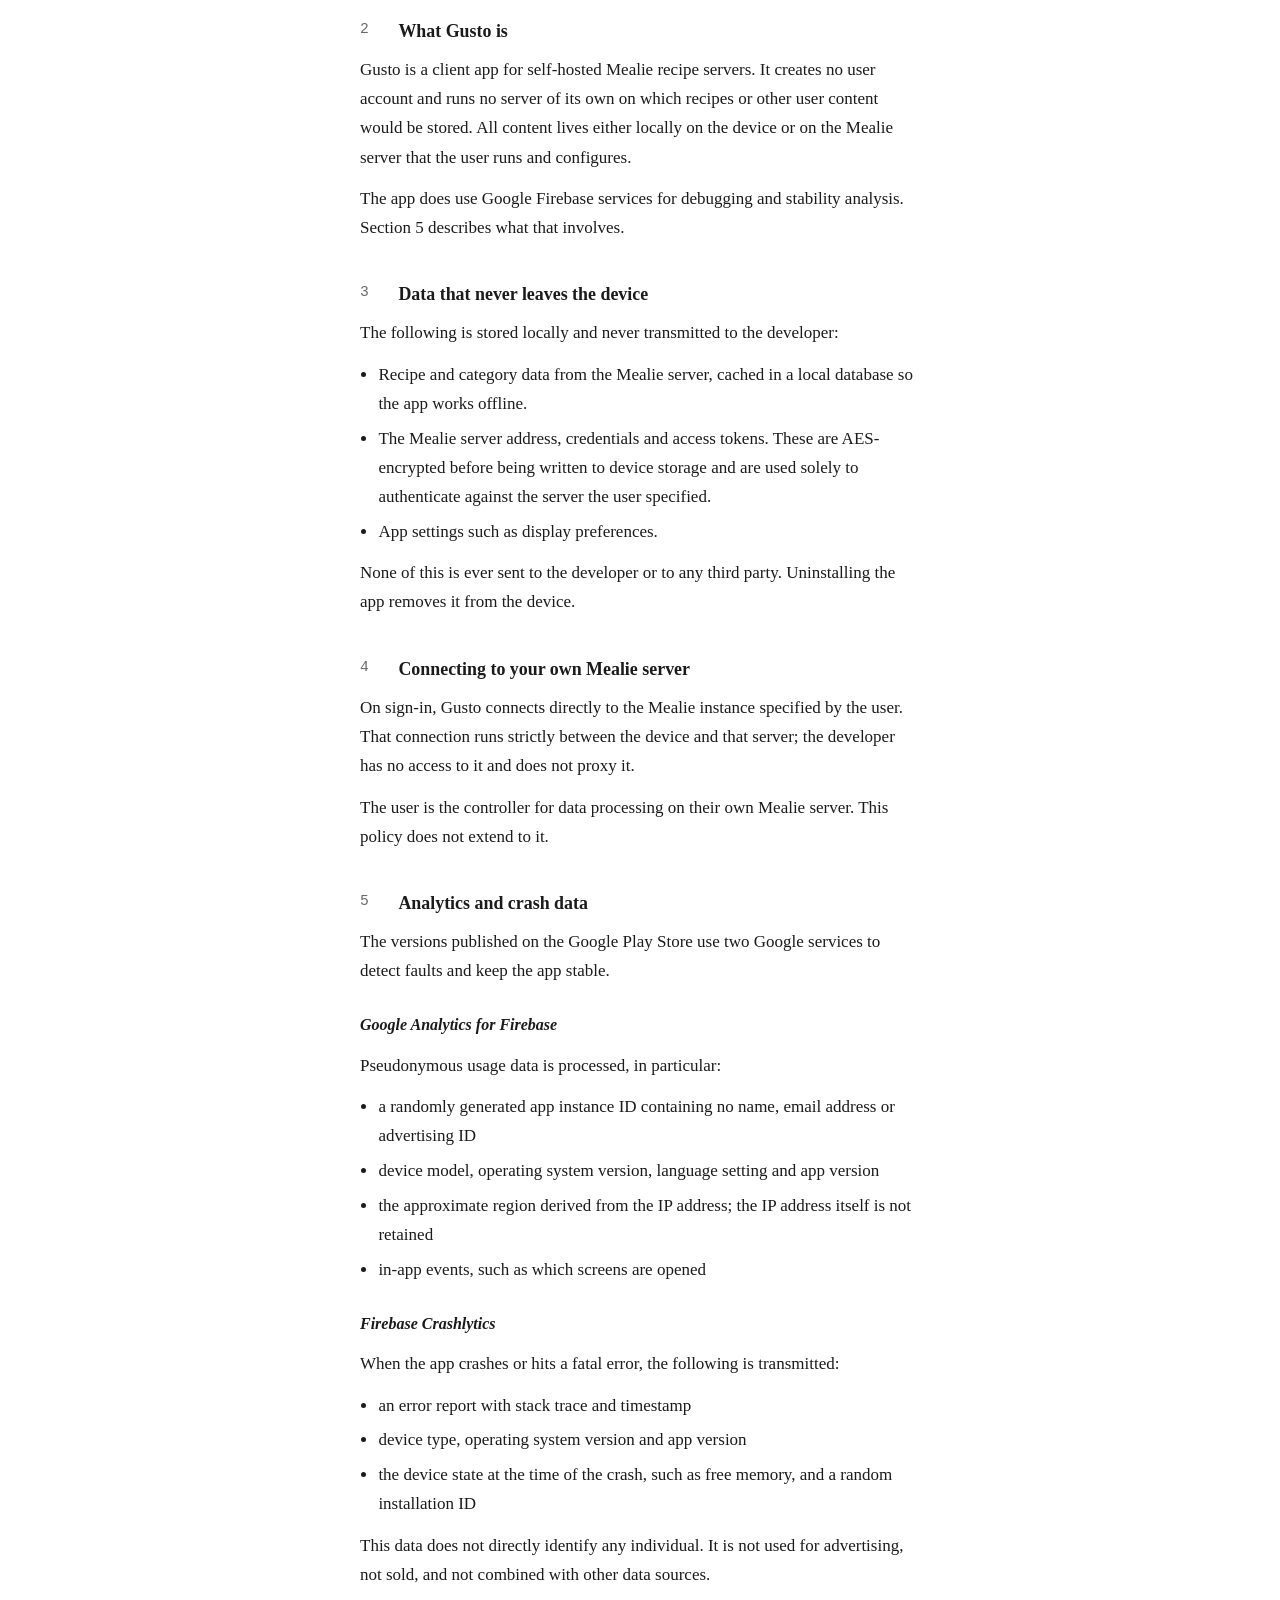
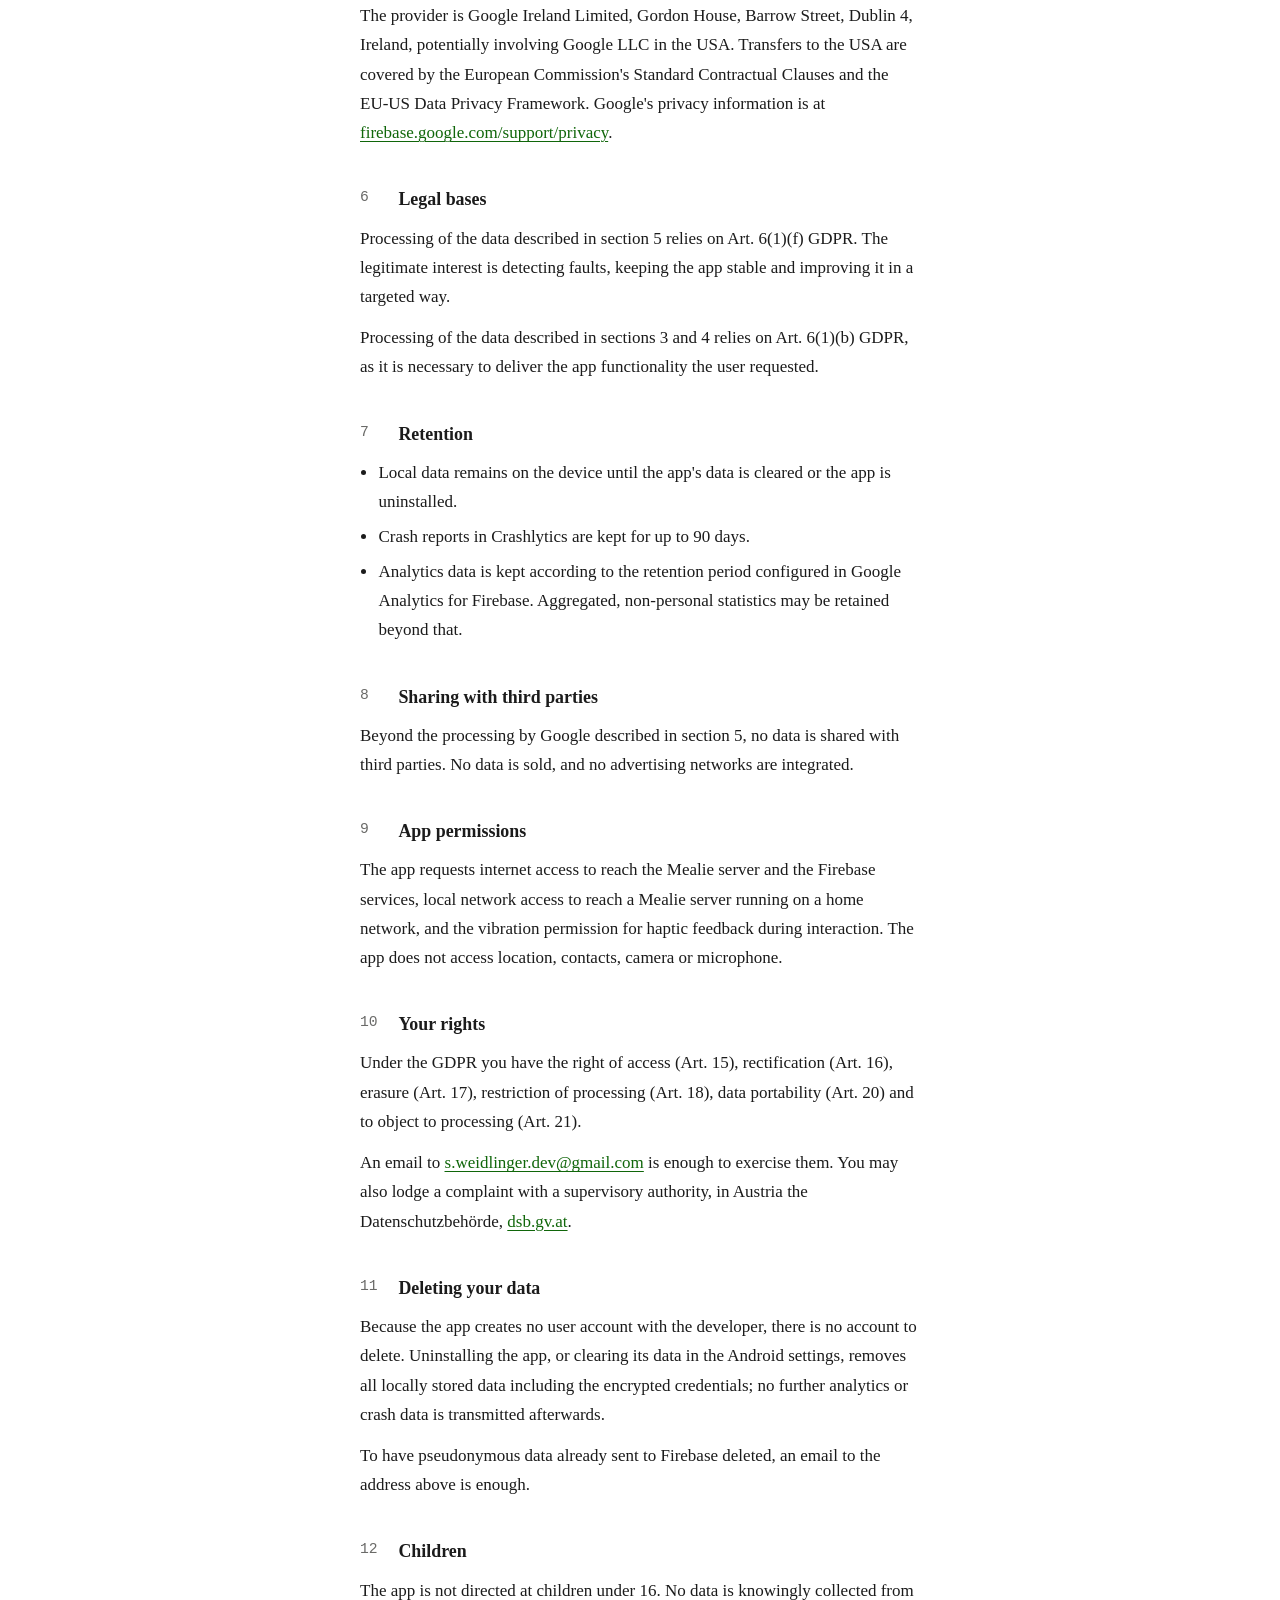
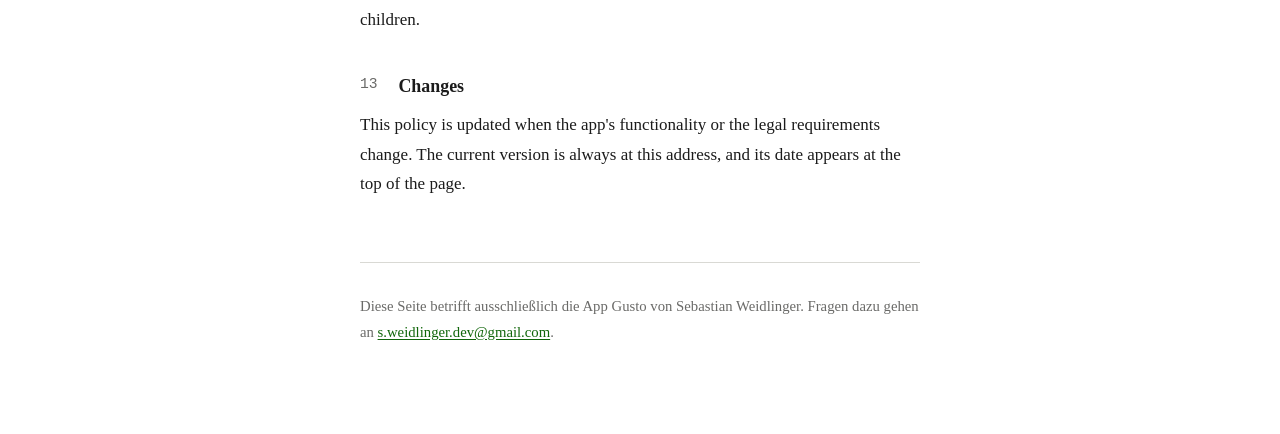
==== commit f0d66dc1: "refactor: restyle Gusto privacy policy as a document Drops the templated chrome (pill nav, tinted ca" ====
--- a/gusto/privacy/index.html
+++ b/gusto/privacy/index.html
@@ -3,412 +3,423 @@
 <head>
 <meta charset="utf-8">
 <meta name="viewport" content="width=device-width, initial-scale=1">
-<title>Datenschutzerklärung – Gusto | Sebastian Weidlinger</title>
-<meta name="description" content="Datenschutzerklärung / Privacy Policy for the Android app Gusto (at.sweidlinger.recipeapp) by Sebastian Weidlinger.">
+<title>Datenschutzerklärung – Gusto</title>
+<meta name="description" content="Datenschutzerklärung und Privacy Policy für die Android-App Gusto (at.sweidlinger.recipeapp) von Sebastian Weidlinger.">
 <meta name="robots" content="index, follow">
 <style>
   :root {
     color-scheme: light dark;
-    --bg: #ffffff;
-    --surface: #f6f7f9;
-    --border: #e2e5ea;
-    --text: #15181d;
-    --muted: #5b6470;
-    --accent: #b4531f;
-    --accent-soft: #fdf3ec;
+    --paper: #ffffff;
+    --ink: #1b1b1b;
+    --muted: #6a6a68;
+    --rule: #d9d9d4;
+    --link: #10660a;
+    --mono-bg: #f4f4f1;
   }
   @media (prefers-color-scheme: dark) {
     :root {
-      --bg: #121417;
-      --surface: #1a1d22;
-      --border: #2b3037;
-      --text: #e8eaed;
-      --muted: #9aa3af;
-      --accent: #f0a06a;
-      --accent-soft: #241912;
+      --paper: #1e2124;
+      --ink: #e6e4df;
+      --muted: #9a9c98;
+      --rule: #34383c;
+      --link: #5fd44a;
+      --mono-bg: #26292d;
     }
   }
   * { box-sizing: border-box; }
+  html { -webkit-text-size-adjust: 100%; }
   body {
     margin: 0;
-    background: var(--bg);
-    color: var(--text);
-    font: 16px/1.65 -apple-system, BlinkMacSystemFont, "Segoe UI", Roboto, "Helvetica Neue", Arial, sans-serif;
-    -webkit-text-size-adjust: 100%;
-  }
-  .wrap { max-width: 46rem; margin: 0 auto; padding: 2.5rem 1.25rem 4rem; }
-  header.masthead { border-bottom: 1px solid var(--border); padding-bottom: 1.5rem; margin-bottom: 2rem; }
-  h1 { font-size: clamp(1.6rem, 5vw, 2.1rem); line-height: 1.2; margin: 0 0 .4rem; letter-spacing: -.02em; }
-  .sub { color: var(--muted); margin: 0; font-size: .95rem; }
-  .langnav { margin-top: 1.25rem; font-size: .9rem; }
-  .langnav a {
-    display: inline-block; padding: .35rem .8rem; margin-right: .4rem;
-    border: 1px solid var(--border); border-radius: 999px;
-    color: var(--text); text-decoration: none;
-  }
-  .langnav a:hover { border-color: var(--accent); color: var(--accent); }
+    background: var(--paper);
+    color: var(--ink);
+    font-family: Georgia, "Iowan Old Style", "Palatino Linotype", Palatino, serif;
+    font-size: 17px;
+    line-height: 1.72;
+  }
+  .sheet { max-width: 38rem; margin: 0 auto; padding: 3.5rem 1.5rem 5rem; }
+
+  h1 {
+    font-size: 1.75rem;
+    font-weight: normal;
+    line-height: 1.25;
+    margin: 0 0 .15rem;
+  }
+  .alt-title { color: var(--muted); font-size: 1.05rem; margin: 0 0 1.8rem; }
+  .alt-title a { color: var(--link); }
+
+  .letterhead { margin: 0 0 1.6rem; }
+  .letterhead div { margin: .18rem 0; }
+  .letterhead .k { color: var(--muted); }
+  .letterhead .v { }
+  .mono {
+    font-family: ui-monospace, "SF Mono", SFMono-Regular, Menlo, Consolas, monospace;
+    font-size: .88em;
+    background: var(--mono-bg);
+    padding: .06em .3em;
+  }
+  .issued { color: var(--muted); font-size: .92rem; margin: 0 0 2.2rem; }
+
+  hr {
+    border: 0;
+    border-top: 1px solid var(--rule);
+    margin: 0 0 2rem;
+  }
+  hr.between-languages { margin: 4rem 0 3rem; }
+
   h2 {
-    font-size: 1.05rem; margin: 2.4rem 0 .6rem; letter-spacing: .01em;
-    padding-top: 1.4rem; border-top: 1px solid var(--border);
-  }
-  h2:first-of-type { border-top: 0; padding-top: 0; }
-  h3 { font-size: .95rem; margin: 1.4rem 0 .4rem; color: var(--muted); text-transform: uppercase; letter-spacing: .06em; }
-  p, li { color: var(--text); }
-  ul { padding-left: 1.2rem; }
-  li { margin: .3rem 0; }
-  a { color: var(--accent); }
-  code {
-    background: var(--surface); border: 1px solid var(--border);
-    border-radius: 4px; padding: .1em .38em; font-size: .9em;
-    font-family: ui-monospace, SFMono-Regular, Menlo, Consolas, monospace;
-    word-break: break-all;
-  }
-  .identity {
-    background: var(--accent-soft);
-    border: 1px solid var(--border);
-    border-radius: 10px;
-    padding: 1.1rem 1.25rem;
-    margin: 1.5rem 0 2rem;
-  }
-  .identity dl { margin: 0; display: grid; grid-template-columns: max-content 1fr; gap: .45rem 1.1rem; }
-  .identity dt { color: var(--muted); font-size: .87rem; }
-  .identity dd { margin: 0; font-size: .95rem; font-weight: 600; }
-  @media (max-width: 30rem) {
-    .identity dl { grid-template-columns: 1fr; gap: .1rem; }
-    .identity dd { margin-bottom: .6rem; }
-  }
-  .section-lang {
-    display: inline-block; font-size: .72rem; letter-spacing: .12em; text-transform: uppercase;
-    color: var(--muted); border: 1px solid var(--border); border-radius: 4px;
-    padding: .15rem .5rem; margin-bottom: .8rem;
-  }
-  hr.divider { border: 0; border-top: 4px double var(--border); margin: 3.5rem 0 2.5rem; }
-  footer { margin-top: 3rem; padding-top: 1.5rem; border-top: 1px solid var(--border); color: var(--muted); font-size: .85rem; }
+    font-size: 1.12rem;
+    font-weight: bold;
+    line-height: 1.35;
+    margin: 2.5rem 0 .5rem;
+    position: relative;
+    padding-left: 2.4rem;
+  }
+  h2 .n {
+    position: absolute;
+    left: 0;
+    top: .07em;
+    font-family: ui-monospace, "SF Mono", SFMono-Regular, Menlo, Consolas, monospace;
+    font-size: .82em;
+    font-weight: normal;
+    color: var(--muted);
+  }
+  h3 {
+    font-size: 1rem;
+    font-weight: bold;
+    font-style: italic;
+    margin: 1.6rem 0 .3rem;
+  }
+  p { margin: .75rem 0; }
+  ul { margin: .75rem 0; padding-left: 1.15rem; }
+  li { margin: .35rem 0; }
+  a { color: var(--link); text-underline-offset: .15em; }
+  a:focus-visible { outline: 2px solid var(--link); outline-offset: 3px; }
+
+  .doc-title {
+    font-size: 1.45rem;
+    font-weight: normal;
+    padding-left: 0;
+    margin: 0 0 1.8rem;
+  }
+
+  footer {
+    margin-top: 4rem;
+    padding-top: 1.2rem;
+    border-top: 1px solid var(--rule);
+    color: var(--muted);
+    font-size: .92rem;
+  }
+
+  @media (max-width: 34rem) {
+    body { font-size: 16px; }
+    .sheet { padding: 2.5rem 1.15rem 4rem; }
+    h2 { padding-left: 0; }
+    h2 .n { position: static; margin-right: .5em; }
+  }
 </style>
 </head>
 <body>
-<div class="wrap">
-
-<header class="masthead">
-  <h1>Datenschutzerklärung · Privacy Policy</h1>
-  <p class="sub">Gusto – Android App · Stand / Effective date: 11. September 2026</p>
-  <nav class="langnav">
-    <a href="#de">Deutsch</a>
-    <a href="#en">English</a>
-  </nav>
-</header>
-
-<div class="identity">
-  <dl>
-    <dt>App-Name / App name</dt>
-    <dd>Gusto</dd>
-    <dt>Paketname / Package name</dt>
-    <dd><code>at.sweidlinger.recipeapp</code></dd>
-    <dt>Entwickler / Developer</dt>
-    <dd>Sebastian Weidlinger</dd>
-    <dt>Google Play Entwicklerkonto / Play developer account</dt>
-    <dd>SWeid</dd>
-    <dt>Kontakt / Contact</dt>
-    <dd><a href="mailto:s.weidlinger.dev@gmail.com">s.weidlinger.dev@gmail.com</a></dd>
-    <dt>Land / Country</dt>
-    <dd>Österreich / Austria</dd>
-  </dl>
+<div class="sheet">
+
+<h1>Datenschutzerklärung</h1>
+<p class="alt-title">für Gusto — <a href="#english">English version below</a></p>
+
+<div class="letterhead">
+  <div><span class="k">App</span> <span class="v">Gusto für Android, <span class="mono">at.sweidlinger.recipeapp</span></span></div>
+  <div><span class="k">Entwickler</span> <span class="v">Sebastian Weidlinger, Österreich</span></div>
+  <div><span class="k">Google-Play-Konto</span> <span class="v mono">SWeid</span></div>
+  <div><span class="k">Kontakt</span> <span class="v"><a href="mailto:s.weidlinger.dev@gmail.com" class="mono">s.weidlinger.dev@gmail.com</a></span></div>
 </div>
 
-<!-- ============================= GERMAN ============================= -->
-<section id="de" lang="de">
-<span class="section-lang">Deutsch</span>
-
-<h2>1. Verantwortlicher</h2>
+<p class="issued">Fassung vom 11. September 2026. Sie ersetzt alle früheren Fassungen.</p>
+
+<hr>
+
+<section lang="de">
+
+<h2><span class="n">1</span>Verantwortlicher</h2>
 <p>
   Verantwortlicher im Sinne der Datenschutz-Grundverordnung (DSGVO) für die Verarbeitung
-  personenbezogener Daten in der Android-App <strong>Gusto</strong>
-  (Paketname <code>at.sweidlinger.recipeapp</code>) ist:
-</p>
-<p>
-  <strong>Sebastian Weidlinger</strong>, Einzelperson, Österreich<br>
-  Google-Play-Entwicklerkonto: <strong>SWeid</strong><br>
-  E-Mail: <a href="mailto:s.weidlinger.dev@gmail.com">s.weidlinger.dev@gmail.com</a>
+  personenbezogener Daten in der Android-App Gusto
+  (<span class="mono">at.sweidlinger.recipeapp</span>) ist Sebastian Weidlinger, Österreich,
+  erreichbar unter
+  <a href="mailto:s.weidlinger.dev@gmail.com">s.weidlinger.dev@gmail.com</a>.
+  Die App wird im Google Play Store unter dem Entwicklerkonto SWeid veröffentlicht.
 </p>
 <p>
   Die vollständige Anschrift wird auf Anfrage per E-Mail bekannt gegeben. Diese
-  Datenschutzerklärung gilt ausschließlich für die oben genannte App und nicht für
-  Websites oder Dienste Dritter.
-</p>
-
-<h2>2. Überblick</h2>
-<p>
-  Gusto ist eine Client-App für selbst gehostete <strong>Mealie</strong>-Rezeptserver.
-  Die App erstellt kein Benutzerkonto und betreibt keinen eigenen Server, auf dem
-  Rezepte oder Nutzerinhalte gespeichert würden. Alle Inhalte liegen entweder lokal auf
-  deinem Gerät oder auf dem Mealie-Server, den du selbst betreibst und angibst.
-</p>
-<p>
-  Zur Stabilitäts- und Fehleranalyse setzt die App jedoch Firebase-Dienste von Google
-  ein. Welche Daten dabei verarbeitet werden, steht in Abschnitt 5.
-</p>
-
-<h2>3. Daten, die ausschließlich auf deinem Gerät bleiben</h2>
-<p>Folgende Daten werden lokal auf deinem Gerät gespeichert und nicht an uns übertragen:</p>
-<ul>
-  <li><strong>Rezept- und Kategoriedaten</strong> aus deinem Mealie-Server, zwischengespeichert in einer lokalen Datenbank, damit die App offline funktioniert.</li>
-  <li><strong>Serveradresse und Zugangsdaten</strong> deines Mealie-Servers sowie die zugehörigen Zugriffs-Token. Diese werden vor dem Speichern auf dem Gerät AES-verschlüsselt abgelegt und ausschließlich zur Anmeldung an dem von dir angegebenen Server verwendet.</li>
-  <li><strong>App-Einstellungen</strong> wie Darstellungsoptionen.</li>
-</ul>
-<p>
-  Diese Daten werden zu keinem Zeitpunkt an den Entwickler oder an Dritte gesendet.
-  Beim Deinstallieren der App werden sie zusammen mit der App vom Gerät entfernt.
-</p>
-
-<h2>4. Verbindung zu deinem eigenen Mealie-Server</h2>
-<p>
-  Wenn du dich in der App anmeldest, stellt Gusto eine direkte Verbindung zu der von dir
-  angegebenen Mealie-Instanz her. Diese Verbindung läuft ausschließlich zwischen deinem
-  Gerät und deinem Server; der Entwickler hat keinen Zugriff darauf und leitet nichts um.
-</p>
-<p>
-  Für die Datenverarbeitung auf deinem Mealie-Server bist <strong>du selbst</strong>
+  Datenschutzerklärung gilt ausschließlich für die genannte App und nicht für Websites
+  oder Dienste Dritter.
+</p>
+
+<h2><span class="n">2</span>Worum es bei Gusto geht</h2>
+<p>
+  Gusto ist eine Client-App für selbst gehostete Mealie-Rezeptserver. Die App legt kein
+  Benutzerkonto an und betreibt keinen eigenen Server, auf dem Rezepte oder andere
+  Nutzerinhalte gespeichert würden. Alle Inhalte liegen entweder lokal auf dem Gerät oder
+  auf dem Mealie-Server, den der Nutzer selbst betreibt und in der App angibt.
+</p>
+<p>
+  Zur Fehlersuche und Stabilitätsanalyse setzt die App allerdings Firebase-Dienste von
+  Google ein. Abschnitt 5 beschreibt, welche Daten dabei anfallen.
+</p>
+
+<h2><span class="n">3</span>Daten, die das Gerät nicht verlassen</h2>
+<p>Folgendes wird lokal gespeichert und nicht an den Entwickler übertragen:</p>
+<ul>
+  <li>Rezept- und Kategoriedaten aus dem Mealie-Server, zwischengespeichert in einer lokalen Datenbank, damit die App offline funktioniert.</li>
+  <li>Serveradresse, Zugangsdaten und Zugriffs-Token des Mealie-Servers. Sie werden vor dem Speichern auf dem Gerät AES-verschlüsselt und ausschließlich zur Anmeldung an dem angegebenen Server verwendet.</li>
+  <li>App-Einstellungen wie Darstellungsoptionen.</li>
+</ul>
+<p>
+  Diese Daten werden zu keinem Zeitpunkt an den Entwickler oder an Dritte gesendet. Beim
+  Deinstallieren der App werden sie gemeinsam mit der App vom Gerät entfernt.
+</p>
+
+<h2><span class="n">4</span>Verbindung zum eigenen Mealie-Server</h2>
+<p>
+  Bei der Anmeldung stellt Gusto eine direkte Verbindung zu der angegebenen Mealie-Instanz
+  her. Diese Verbindung läuft ausschließlich zwischen Gerät und Server; der Entwickler hat
+  keinen Zugriff darauf und leitet nichts um.
+</p>
+<p>
+  Für die Datenverarbeitung auf dem eigenen Mealie-Server ist der Nutzer selbst
   verantwortlich. Diese Datenschutzerklärung erstreckt sich nicht darauf.
 </p>
 
-<h2>5. Analyse- und Absturzdaten (Google Firebase)</h2>
-<p>
-  Zur Verbesserung der Stabilität und Nutzbarkeit der App verwenden wir in den im Google
-  Play Store veröffentlichten Versionen zwei Dienste von Google:
+<h2><span class="n">5</span>Analyse- und Absturzdaten</h2>
+<p>
+  Die im Google Play Store veröffentlichten Versionen der App verwenden zwei Dienste von
+  Google, um Fehler zu erkennen und die App stabil zu halten.
 </p>
 
 <h3>Google Analytics für Firebase</h3>
-<p>Dabei werden pseudonyme Nutzungsdaten verarbeitet, insbesondere:</p>
-<ul>
-  <li>eine zufällig erzeugte App-Instanz-ID (kein Name, keine E-Mail-Adresse, keine Werbe-ID)</li>
+<p>Verarbeitet werden pseudonyme Nutzungsdaten, insbesondere:</p>
+<ul>
+  <li>eine zufällig erzeugte App-Instanz-ID, die weder Namen noch E-Mail-Adresse noch Werbe-ID enthält</li>
   <li>Gerätemodell, Betriebssystemversion, Spracheinstellung und App-Version</li>
-  <li>ungefähre Region, aus der IP-Adresse abgeleitet (die IP-Adresse selbst wird nicht dauerhaft gespeichert)</li>
+  <li>die aus der IP-Adresse abgeleitete ungefähre Region; die IP-Adresse selbst wird nicht dauerhaft gespeichert</li>
   <li>Ereignisse innerhalb der App, etwa welche Bildschirme geöffnet werden</li>
 </ul>
 
 <h3>Firebase Crashlytics</h3>
-<p>Bei einem Absturz oder schweren Fehler werden übermittelt:</p>
-<ul>
-  <li>Fehlerbericht mit Stacktrace und Zeitpunkt</li>
+<p>Stürzt die App ab oder tritt ein schwerer Fehler auf, werden übermittelt:</p>
+<ul>
+  <li>ein Fehlerbericht mit Stacktrace und Zeitpunkt</li>
   <li>Gerätetyp, Betriebssystemversion und App-Version</li>
-  <li>Gerätezustand zum Absturzzeitpunkt (z. B. freier Speicher) sowie eine zufällige Installations-ID</li>
-</ul>
-
-<p>
-  Diese Daten lassen keinen unmittelbaren Rückschluss auf deine Person zu. Sie werden
-  <strong>nicht</strong> für Werbung verwendet, <strong>nicht</strong> verkauft und
-  <strong>nicht</strong> mit anderen Datenquellen zusammengeführt.
-</p>
-<p>
-  Anbieter der Dienste ist Google Ireland Limited, Gordon House, Barrow Street, Dublin 4,
-  Irland, gegebenenfalls unter Beteiligung von Google LLC, USA. Eine Übermittlung in die
-  USA wird durch die Standardvertragsklauseln der EU-Kommission bzw. das EU-US Data
-  Privacy Framework abgesichert. Informationen von Google zum Datenschutz:
+  <li>der Gerätezustand zum Absturzzeitpunkt, etwa der freie Speicher, sowie eine zufällige Installations-ID</li>
+</ul>
+
+<p>
+  Diese Daten lassen keinen unmittelbaren Rückschluss auf eine bestimmte Person zu. Sie
+  werden nicht für Werbung verwendet, nicht verkauft und nicht mit anderen Datenquellen
+  zusammengeführt.
+</p>
+<p>
+  Anbieter ist Google Ireland Limited, Gordon House, Barrow Street, Dublin 4, Irland,
+  gegebenenfalls unter Beteiligung von Google LLC in den USA. Eine Übermittlung in die USA
+  wird durch die Standardvertragsklauseln der EU-Kommission beziehungsweise das EU-US Data
+  Privacy Framework abgesichert. Die Datenschutzinformationen von Google finden sich unter
   <a href="https://firebase.google.com/support/privacy" rel="noopener">firebase.google.com/support/privacy</a>.
 </p>
 
-<h2>6. Rechtsgrundlage</h2>
-<p>
-  Die Verarbeitung der in Abschnitt 5 genannten Daten erfolgt auf Grundlage von
-  Art. 6 Abs. 1 lit. f DSGVO. Unser berechtigtes Interesse liegt darin, Fehler zu
-  erkennen, die App stabil zu halten und sie gezielt weiterzuentwickeln.
-</p>
-<p>
-  Die Verarbeitung der in Abschnitt 3 und 4 genannten Daten erfolgt auf Grundlage von
-  Art. 6 Abs. 1 lit. b DSGVO, da sie zur Erbringung der von dir angeforderten
-  App-Funktionen erforderlich ist.
-</p>
-
-<h2>7. Speicherdauer</h2>
-<ul>
-  <li>Lokale Daten: bis zum Löschen der App-Daten oder zur Deinstallation der App.</li>
-  <li>Absturzberichte (Crashlytics): bis zu 90 Tage.</li>
-  <li>Analysedaten (Firebase Analytics): entsprechend der eingestellten Aufbewahrungsdauer von Google Analytics für Firebase; aggregierte, nicht personenbezogene Auswertungen können darüber hinaus bestehen bleiben.</li>
-</ul>
-
-<h2>8. Weitergabe an Dritte</h2>
-<p>
-  Über die in Abschnitt 5 beschriebene Verarbeitung durch Google hinaus werden keine
-  Daten an Dritte weitergegeben. Es findet kein Verkauf von Daten statt und es sind keine
+<h2><span class="n">6</span>Rechtsgrundlagen</h2>
+<p>
+  Die Verarbeitung der in Abschnitt 5 genannten Daten stützt sich auf Art. 6 Abs. 1 lit. f
+  DSGVO. Das berechtigte Interesse besteht darin, Fehler zu erkennen, die App stabil zu
+  halten und sie gezielt weiterzuentwickeln.
+</p>
+<p>
+  Die Verarbeitung der in den Abschnitten 3 und 4 genannten Daten stützt sich auf
+  Art. 6 Abs. 1 lit. b DSGVO, da sie zur Erbringung der angeforderten App-Funktionen
+  erforderlich ist.
+</p>
+
+<h2><span class="n">7</span>Speicherdauer</h2>
+<ul>
+  <li>Lokale Daten bleiben bis zum Löschen der App-Daten oder zur Deinstallation auf dem Gerät.</li>
+  <li>Absturzberichte in Crashlytics werden bis zu 90 Tage aufbewahrt.</li>
+  <li>Analysedaten werden entsprechend der in Google Analytics für Firebase eingestellten Aufbewahrungsdauer gespeichert. Aggregierte, nicht personenbezogene Auswertungen können darüber hinaus bestehen bleiben.</li>
+</ul>
+
+<h2><span class="n">8</span>Weitergabe an Dritte</h2>
+<p>
+  Über die in Abschnitt 5 beschriebene Verarbeitung durch Google hinaus werden keine Daten
+  an Dritte weitergegeben. Es findet kein Verkauf von Daten statt, und es sind keine
   Werbenetzwerke eingebunden.
 </p>
 
-<h2>9. Berechtigungen der App</h2>
-<ul>
-  <li><strong>Internet:</strong> Verbindung zu deinem Mealie-Server und zu den Firebase-Diensten.</li>
-  <li><strong>Zugriff auf das lokale Netzwerk:</strong> Verbindung zu einem Mealie-Server, der in deinem Heimnetzwerk läuft.</li>
-  <li><strong>Vibration:</strong> haptisches Feedback bei der Bedienung.</li>
-</ul>
-<p>Die App greift nicht auf Standort, Kontakte, Kamera oder Mikrofon zu.</p>
-
-<h2>10. Deine Rechte</h2>
-<p>
-  Dir stehen nach der DSGVO die Rechte auf Auskunft (Art. 15), Berichtigung (Art. 16),
+<h2><span class="n">9</span>Berechtigungen der App</h2>
+<p>
+  Die App fordert Internetzugriff an, um sich mit dem Mealie-Server und den
+  Firebase-Diensten zu verbinden, Zugriff auf das lokale Netzwerk, um einen Mealie-Server
+  im Heimnetzwerk zu erreichen, und die Berechtigung zum Vibrieren für haptisches Feedback
+  bei der Bedienung. Auf Standort, Kontakte, Kamera oder Mikrofon greift die App nicht zu.
+</p>
+
+<h2><span class="n">10</span>Rechte der betroffenen Person</h2>
+<p>
+  Nach der DSGVO bestehen die Rechte auf Auskunft (Art. 15), Berichtigung (Art. 16),
   Löschung (Art. 17), Einschränkung der Verarbeitung (Art. 18), Datenübertragbarkeit
-  (Art. 20) und Widerspruch gegen die Verarbeitung (Art. 21) zu.
-</p>
-<p>
-  Zur Ausübung genügt eine E-Mail an
-  <a href="mailto:s.weidlinger.dev@gmail.com">s.weidlinger.dev@gmail.com</a>.
-  Außerdem hast du das Recht, dich bei einer Aufsichtsbehörde zu beschweren – in
-  Österreich bei der Datenschutzbehörde,
-  <a href="https://www.dsb.gv.at" rel="noopener">www.dsb.gv.at</a>.
-</p>
-
-<h2>11. Löschung deiner Daten</h2>
-<p>
-  Da die App kein Benutzerkonto bei uns anlegt, existiert kein Konto, das gelöscht werden
-  müsste. Durch <strong>Deinstallieren der App</strong> oder das Löschen der App-Daten in
-  den Android-Einstellungen werden sämtliche lokal gespeicherten Daten einschließlich der
-  verschlüsselten Zugangsdaten entfernt; es werden danach keine weiteren Analyse- oder
+  (Art. 20) und Widerspruch gegen die Verarbeitung (Art. 21).
+</p>
+<p>
+  Für die Ausübung genügt eine E-Mail an
+  <a href="mailto:s.weidlinger.dev@gmail.com">s.weidlinger.dev@gmail.com</a>. Daneben
+  besteht das Recht auf Beschwerde bei einer Aufsichtsbehörde, in Österreich bei der
+  Datenschutzbehörde, <a href="https://www.dsb.gv.at" rel="noopener">dsb.gv.at</a>.
+</p>
+
+<h2><span class="n">11</span>Löschung der Daten</h2>
+<p>
+  Da die App kein Benutzerkonto beim Entwickler anlegt, gibt es kein Konto, das gelöscht
+  werden müsste. Durch Deinstallieren der App oder Löschen der App-Daten in den
+  Android-Einstellungen werden sämtliche lokal gespeicherten Daten einschließlich der
+  verschlüsselten Zugangsdaten entfernt; danach werden keine weiteren Analyse- oder
   Absturzdaten mehr übermittelt.
 </p>
 <p>
-  Für die Löschung bereits an Firebase übermittelter pseudonymer Daten wende dich per
-  E-Mail an uns.
-</p>
-
-<h2>12. Kinder</h2>
+  Für die Löschung bereits an Firebase übermittelter pseudonymer Daten genügt eine E-Mail
+  an die oben genannte Adresse.
+</p>
+
+<h2><span class="n">12</span>Kinder</h2>
 <p>
   Die App richtet sich nicht an Kinder unter 16 Jahren. Es werden wissentlich keine Daten
   von Kindern erhoben.
 </p>
 
-<h2>13. Änderungen dieser Datenschutzerklärung</h2>
+<h2><span class="n">13</span>Änderungen</h2>
 <p>
   Diese Datenschutzerklärung wird angepasst, wenn sich die Funktionen der App oder die
-  rechtlichen Anforderungen ändern. Die jeweils aktuelle Fassung ist unter dieser Adresse
-  abrufbar. Das Datum der letzten Änderung steht am Anfang der Seite.
+  rechtlichen Anforderungen ändern. Die jeweils aktuelle Fassung steht unter dieser
+  Adresse; das Datum der Fassung steht am Anfang der Seite.
 </p>
 
 </section>
 
-<hr class="divider">
-
-<!-- ============================= ENGLISH ============================= -->
-<section id="en" lang="en">
-<span class="section-lang">English</span>
-
-<h2>1. Data controller</h2>
-<p>
-  The controller responsible under the EU General Data Protection Regulation (GDPR) for
-  personal data processed in the Android app <strong>Gusto</strong>
-  (package name <code>at.sweidlinger.recipeapp</code>) is:
-</p>
-<p>
-  <strong>Sebastian Weidlinger</strong>, individual developer, Austria<br>
-  Google Play developer account: <strong>SWeid</strong><br>
-  Email: <a href="mailto:s.weidlinger.dev@gmail.com">s.weidlinger.dev@gmail.com</a>
-</p>
-<p>
-  The full postal address is provided on request by email. This policy applies only to
-  the app named above and not to any third-party website or service.
-</p>
-
-<h2>2. Overview</h2>
-<p>
-  Gusto is a client app for self-hosted <strong>Mealie</strong> recipe servers. The app
-  does not create a user account and does not operate any server of ours on which recipes
-  or user content would be stored. All content lives either locally on your device or on
-  the Mealie server that you run and configure yourself.
-</p>
-<p>
-  The app does, however, use Google Firebase services for stability and error analysis.
-  Section 5 describes exactly what that involves.
-</p>
-
-<h2>3. Data that stays on your device only</h2>
-<p>The following is stored locally and never transmitted to us:</p>
-<ul>
-  <li><strong>Recipe and category data</strong> from your Mealie server, cached in a local database so the app works offline.</li>
-  <li><strong>Server address and credentials</strong> for your Mealie server, along with the related access tokens. These are AES-encrypted before being written to device storage and are used solely to authenticate against the server you specified.</li>
-  <li><strong>App settings</strong> such as display preferences.</li>
+<hr class="between-languages">
+
+<section id="english" lang="en">
+
+<h2 class="doc-title">Privacy Policy</h2>
+
+<h2><span class="n">1</span>Data controller</h2>
+<p>
+  The controller under the EU General Data Protection Regulation (GDPR) for personal data
+  processed in the Android app Gusto (<span class="mono">at.sweidlinger.recipeapp</span>)
+  is Sebastian Weidlinger, Austria, reachable at
+  <a href="mailto:s.weidlinger.dev@gmail.com">s.weidlinger.dev@gmail.com</a>. The app is
+  published on the Google Play Store under the developer account SWeid.
+</p>
+<p>
+  The full postal address is provided on request by email. This policy covers the app
+  named above only, and no third-party website or service.
+</p>
+
+<h2><span class="n">2</span>What Gusto is</h2>
+<p>
+  Gusto is a client app for self-hosted Mealie recipe servers. It creates no user account
+  and runs no server of its own on which recipes or other user content would be stored.
+  All content lives either locally on the device or on the Mealie server that the user
+  runs and configures.
+</p>
+<p>
+  The app does use Google Firebase services for debugging and stability analysis. Section
+  5 describes what that involves.
+</p>
+
+<h2><span class="n">3</span>Data that never leaves the device</h2>
+<p>The following is stored locally and never transmitted to the developer:</p>
+<ul>
+  <li>Recipe and category data from the Mealie server, cached in a local database so the app works offline.</li>
+  <li>The Mealie server address, credentials and access tokens. These are AES-encrypted before being written to device storage and are used solely to authenticate against the server the user specified.</li>
+  <li>App settings such as display preferences.</li>
 </ul>
 <p>
   None of this is ever sent to the developer or to any third party. Uninstalling the app
   removes it from the device.
 </p>
 
-<h2>4. Connection to your own Mealie server</h2>
-<p>
-  When you sign in, Gusto connects directly to the Mealie instance you specified. That
-  connection runs strictly between your device and your server; the developer has no
-  access to it and does not proxy it.
-</p>
-<p>
-  <strong>You</strong> are the controller for data processing on your own Mealie server.
-  This policy does not extend to it.
-</p>
-
-<h2>5. Analytics and crash data (Google Firebase)</h2>
-<p>
-  To improve the stability and usability of the app, the versions published on Google Play
-  use two Google services:
+<h2><span class="n">4</span>Connecting to your own Mealie server</h2>
+<p>
+  On sign-in, Gusto connects directly to the Mealie instance specified by the user. That
+  connection runs strictly between the device and that server; the developer has no access
+  to it and does not proxy it.
+</p>
+<p>
+  The user is the controller for data processing on their own Mealie server. This policy
+  does not extend to it.
+</p>
+
+<h2><span class="n">5</span>Analytics and crash data</h2>
+<p>
+  The versions published on the Google Play Store use two Google services to detect faults
+  and keep the app stable.
 </p>
 
 <h3>Google Analytics for Firebase</h3>
 <p>Pseudonymous usage data is processed, in particular:</p>
 <ul>
-  <li>a randomly generated app instance ID (no name, no email address, no advertising ID)</li>
+  <li>a randomly generated app instance ID containing no name, email address or advertising ID</li>
   <li>device model, operating system version, language setting and app version</li>
-  <li>approximate region derived from the IP address (the IP address itself is not retained)</li>
+  <li>the approximate region derived from the IP address; the IP address itself is not retained</li>
   <li>in-app events, such as which screens are opened</li>
 </ul>
 
 <h3>Firebase Crashlytics</h3>
 <p>When the app crashes or hits a fatal error, the following is transmitted:</p>
 <ul>
-  <li>error report including stack trace and timestamp</li>
+  <li>an error report with stack trace and timestamp</li>
   <li>device type, operating system version and app version</li>
-  <li>device state at the time of the crash (e.g. free memory) and a random installation ID</li>
-</ul>
-
-<p>
-  This data does not directly identify you. It is <strong>not</strong> used for
-  advertising, <strong>not</strong> sold, and <strong>not</strong> combined with other
-  data sources.
-</p>
-<p>
-  The services are provided by Google Ireland Limited, Gordon House, Barrow Street,
-  Dublin 4, Ireland, potentially involving Google LLC, USA. Transfers to the USA are
-  covered by the European Commission's Standard Contractual Clauses and/or the EU-US Data
-  Privacy Framework. Google's privacy information:
+  <li>the device state at the time of the crash, such as free memory, and a random installation ID</li>
+</ul>
+
+<p>
+  This data does not directly identify any individual. It is not used for advertising, not
+  sold, and not combined with other data sources.
+</p>
+<p>
+  The provider is Google Ireland Limited, Gordon House, Barrow Street, Dublin 4, Ireland,
+  potentially involving Google LLC in the USA. Transfers to the USA are covered by the
+  European Commission's Standard Contractual Clauses and the EU-US Data Privacy Framework.
+  Google's privacy information is at
   <a href="https://firebase.google.com/support/privacy" rel="noopener">firebase.google.com/support/privacy</a>.
 </p>
 
-<h2>6. Legal basis</h2>
-<p>
-  Processing of the data described in section 5 is based on Art. 6(1)(f) GDPR. Our
+<h2><span class="n">6</span>Legal bases</h2>
+<p>
+  Processing of the data described in section 5 relies on Art. 6(1)(f) GDPR. The
   legitimate interest is detecting faults, keeping the app stable and improving it in a
   targeted way.
 </p>
 <p>
-  Processing of the data described in sections 3 and 4 is based on Art. 6(1)(b) GDPR, as
-  it is necessary to deliver the app functionality you requested.
-</p>
-
-<h2>7. Retention</h2>
-<ul>
-  <li>Local data: until you clear the app's data or uninstall the app.</li>
-  <li>Crash reports (Crashlytics): up to 90 days.</li>
-  <li>Analytics data (Firebase Analytics): per the configured Google Analytics for Firebase retention setting; aggregated, non-personal statistics may be retained beyond that.</li>
-</ul>
-
-<h2>8. Sharing with third parties</h2>
+  Processing of the data described in sections 3 and 4 relies on Art. 6(1)(b) GDPR, as it
+  is necessary to deliver the app functionality the user requested.
+</p>
+
+<h2><span class="n">7</span>Retention</h2>
+<ul>
+  <li>Local data remains on the device until the app's data is cleared or the app is uninstalled.</li>
+  <li>Crash reports in Crashlytics are kept for up to 90 days.</li>
+  <li>Analytics data is kept according to the retention period configured in Google Analytics for Firebase. Aggregated, non-personal statistics may be retained beyond that.</li>
+</ul>
+
+<h2><span class="n">8</span>Sharing with third parties</h2>
 <p>
   Beyond the processing by Google described in section 5, no data is shared with third
-  parties. No data is sold and no advertising networks are integrated.
-</p>
-
-<h2>9. App permissions</h2>
-<ul>
-  <li><strong>Internet:</strong> connecting to your Mealie server and to the Firebase services.</li>
-  <li><strong>Local network access:</strong> connecting to a Mealie server running on your home network.</li>
-  <li><strong>Vibration:</strong> haptic feedback during interaction.</li>
-</ul>
-<p>The app does not access location, contacts, camera or microphone.</p>
-
-<h2>10. Your rights</h2>
+  parties. No data is sold, and no advertising networks are integrated.
+</p>
+
+<h2><span class="n">9</span>App permissions</h2>
+<p>
+  The app requests internet access to reach the Mealie server and the Firebase services,
+  local network access to reach a Mealie server running on a home network, and the
+  vibration permission for haptic feedback during interaction. The app does not access
+  location, contacts, camera or microphone.
+</p>
+
+<h2><span class="n">10</span>Your rights</h2>
 <p>
   Under the GDPR you have the right of access (Art. 15), rectification (Art. 16), erasure
   (Art. 17), restriction of processing (Art. 18), data portability (Art. 20) and to object
@@ -416,41 +427,42 @@
 </p>
 <p>
   An email to <a href="mailto:s.weidlinger.dev@gmail.com">s.weidlinger.dev@gmail.com</a>
-  is enough to exercise them. You also have the right to lodge a complaint with a
-  supervisory authority — in Austria, the Datenschutzbehörde,
-  <a href="https://www.dsb.gv.at" rel="noopener">www.dsb.gv.at</a>.
-</p>
-
-<h2>11. Deleting your data</h2>
-<p>
-  Because the app creates no user account with us, there is no account to delete.
-  <strong>Uninstalling the app</strong>, or clearing its data in the Android settings,
-  removes all locally stored data including the encrypted credentials; no further
-  analytics or crash data is transmitted afterwards.
-</p>
-<p>
-  To have pseudonymous data already sent to Firebase deleted, contact us by email.
-</p>
-
-<h2>12. Children</h2>
+  is enough to exercise them. You may also lodge a complaint with a supervisory authority,
+  in Austria the Datenschutzbehörde,
+  <a href="https://www.dsb.gv.at" rel="noopener">dsb.gv.at</a>.
+</p>
+
+<h2><span class="n">11</span>Deleting your data</h2>
+<p>
+  Because the app creates no user account with the developer, there is no account to
+  delete. Uninstalling the app, or clearing its data in the Android settings, removes all
+  locally stored data including the encrypted credentials; no further analytics or crash
+  data is transmitted afterwards.
+</p>
+<p>
+  To have pseudonymous data already sent to Firebase deleted, an email to the address above
+  is enough.
+</p>
+
+<h2><span class="n">12</span>Children</h2>
 <p>
   The app is not directed at children under 16. No data is knowingly collected from
   children.
 </p>
 
-<h2>13. Changes to this policy</h2>
-<p>
-  This policy is updated when the app's functionality or the legal requirements change.
-  The current version is always available at this address, and the date of the most recent
-  change appears at the top of the page.
+<h2><span class="n">13</span>Changes</h2>
+<p>
+  This policy is updated when the app's functionality or the legal requirements change. The
+  current version is always at this address, and its date appears at the top of the page.
 </p>
 
 </section>
 
 <footer>
   <p>
-    Gusto · <code>at.sweidlinger.recipeapp</code> · © Sebastian Weidlinger (SWeid) ·
-    <a href="mailto:s.weidlinger.dev@gmail.com">s.weidlinger.dev@gmail.com</a>
+    Diese Seite betrifft ausschließlich die App Gusto von Sebastian Weidlinger.
+    Fragen dazu gehen an
+    <a href="mailto:s.weidlinger.dev@gmail.com">s.weidlinger.dev@gmail.com</a>.
   </p>
 </footer>
 
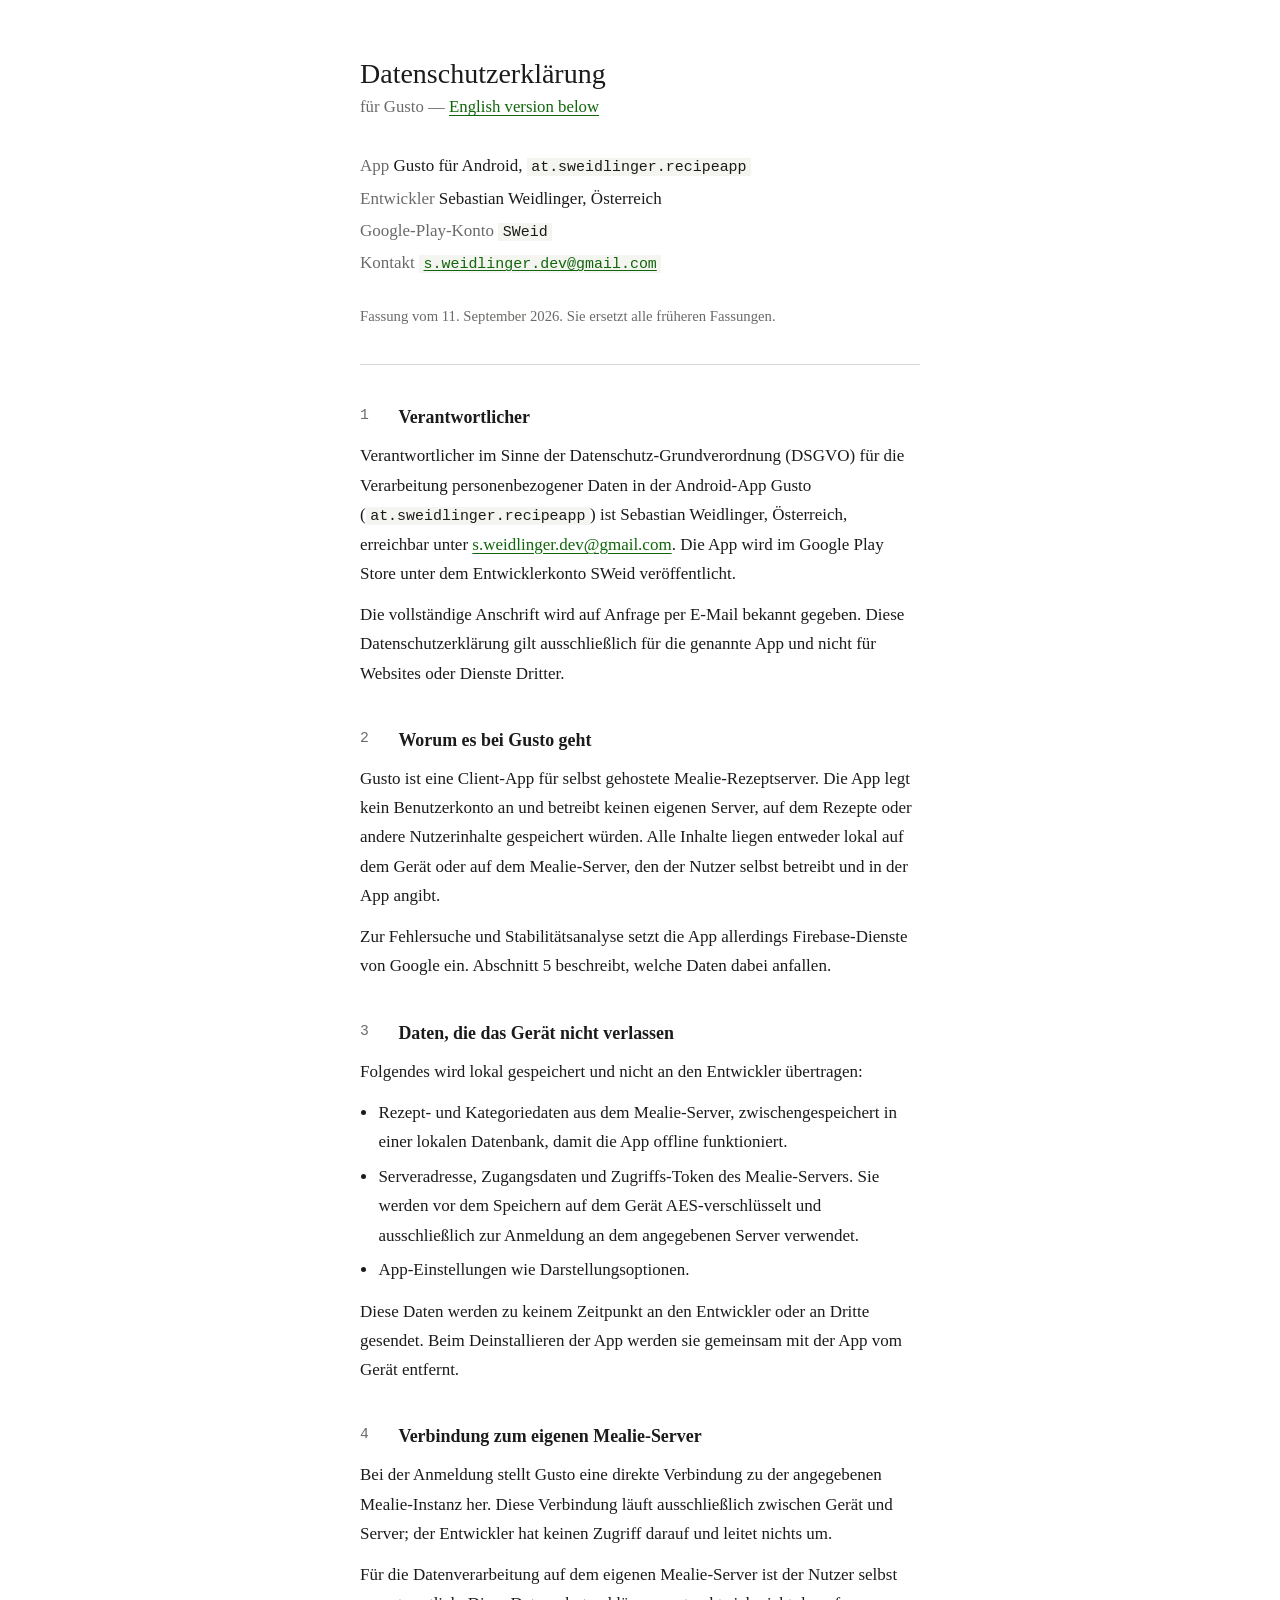
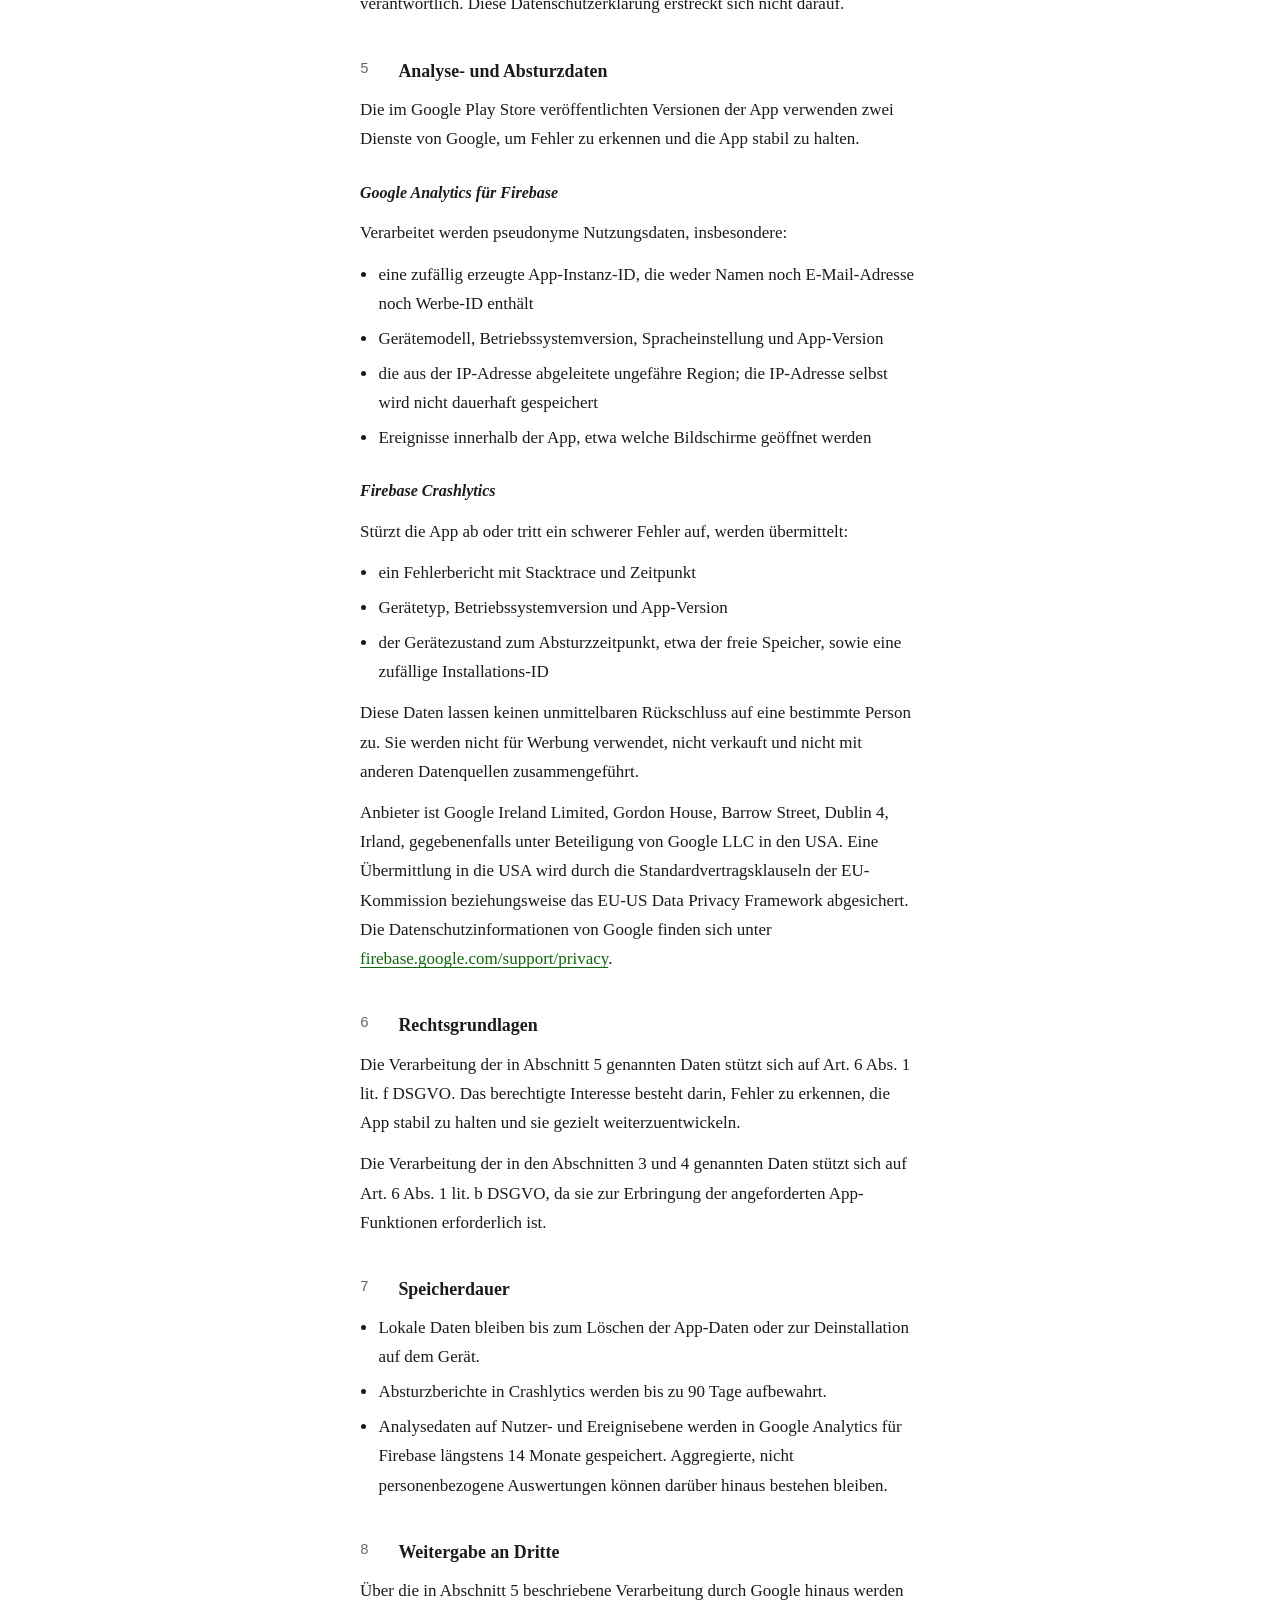
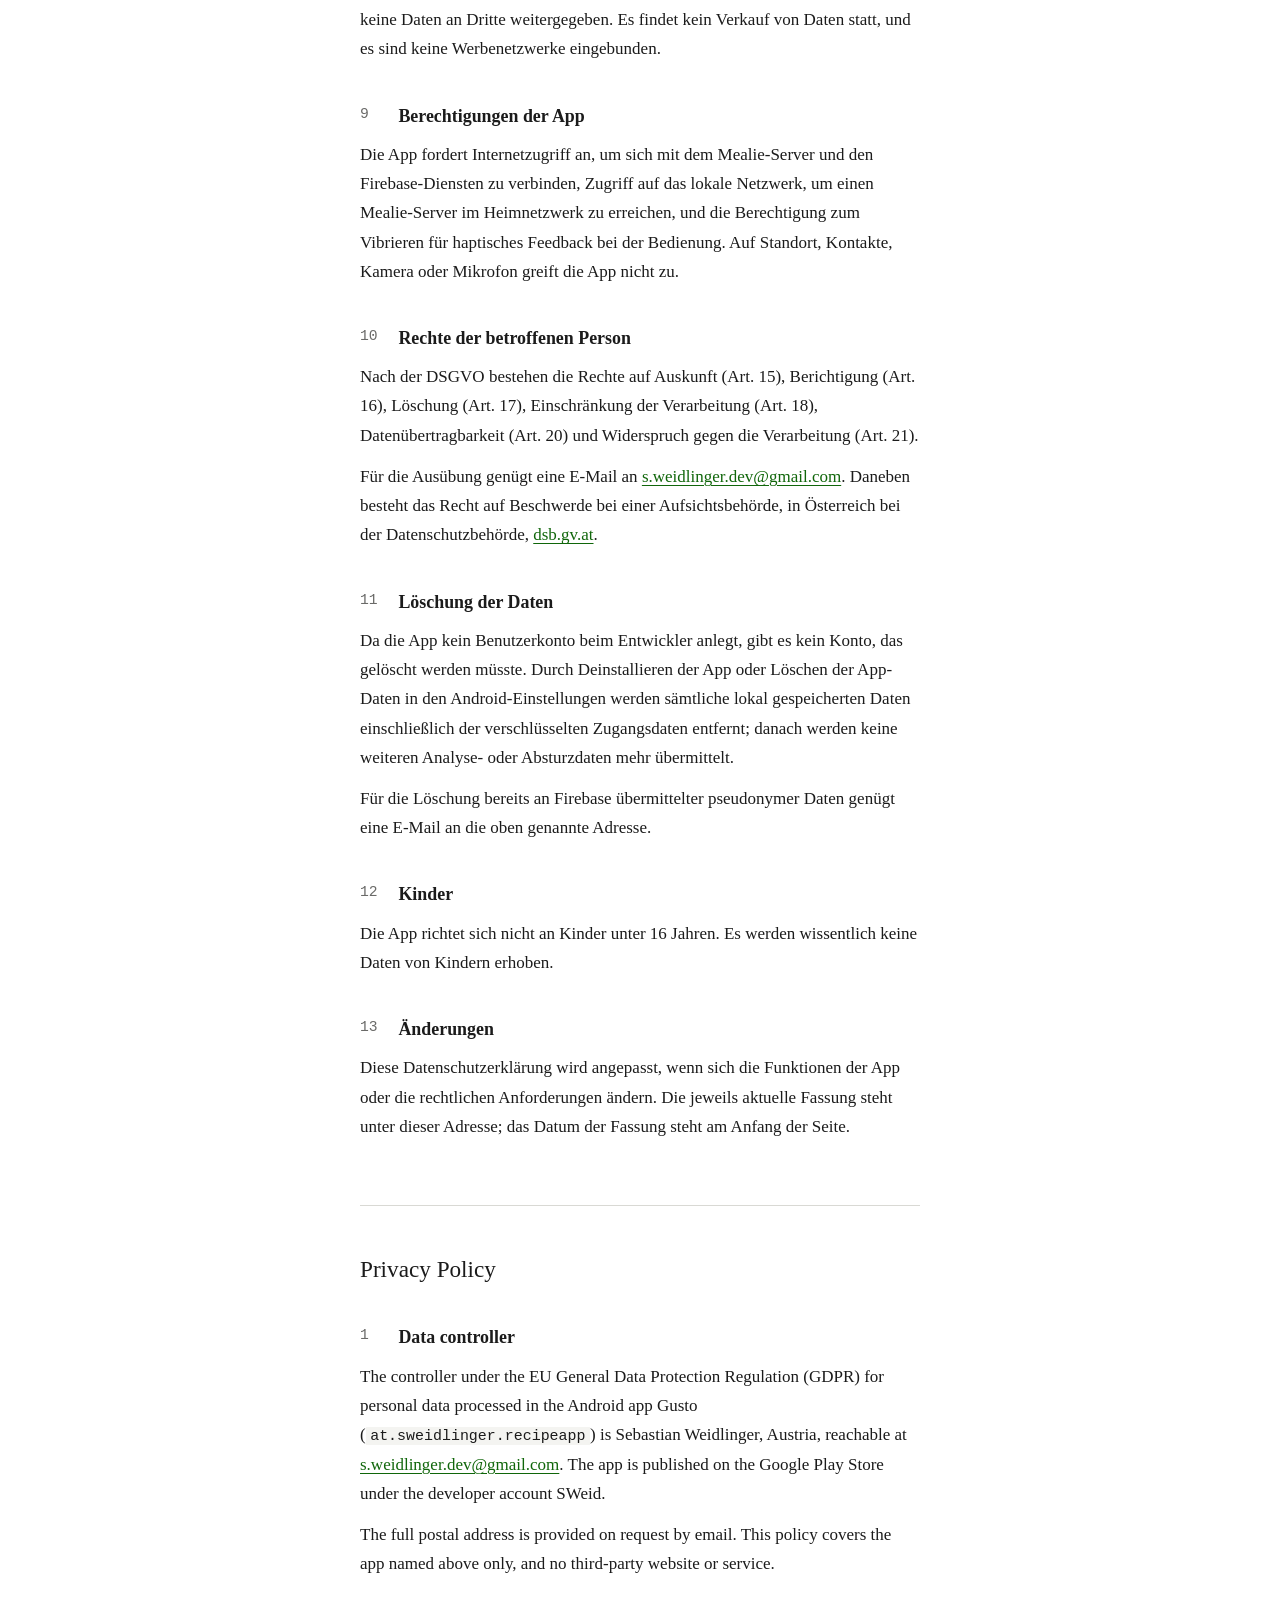
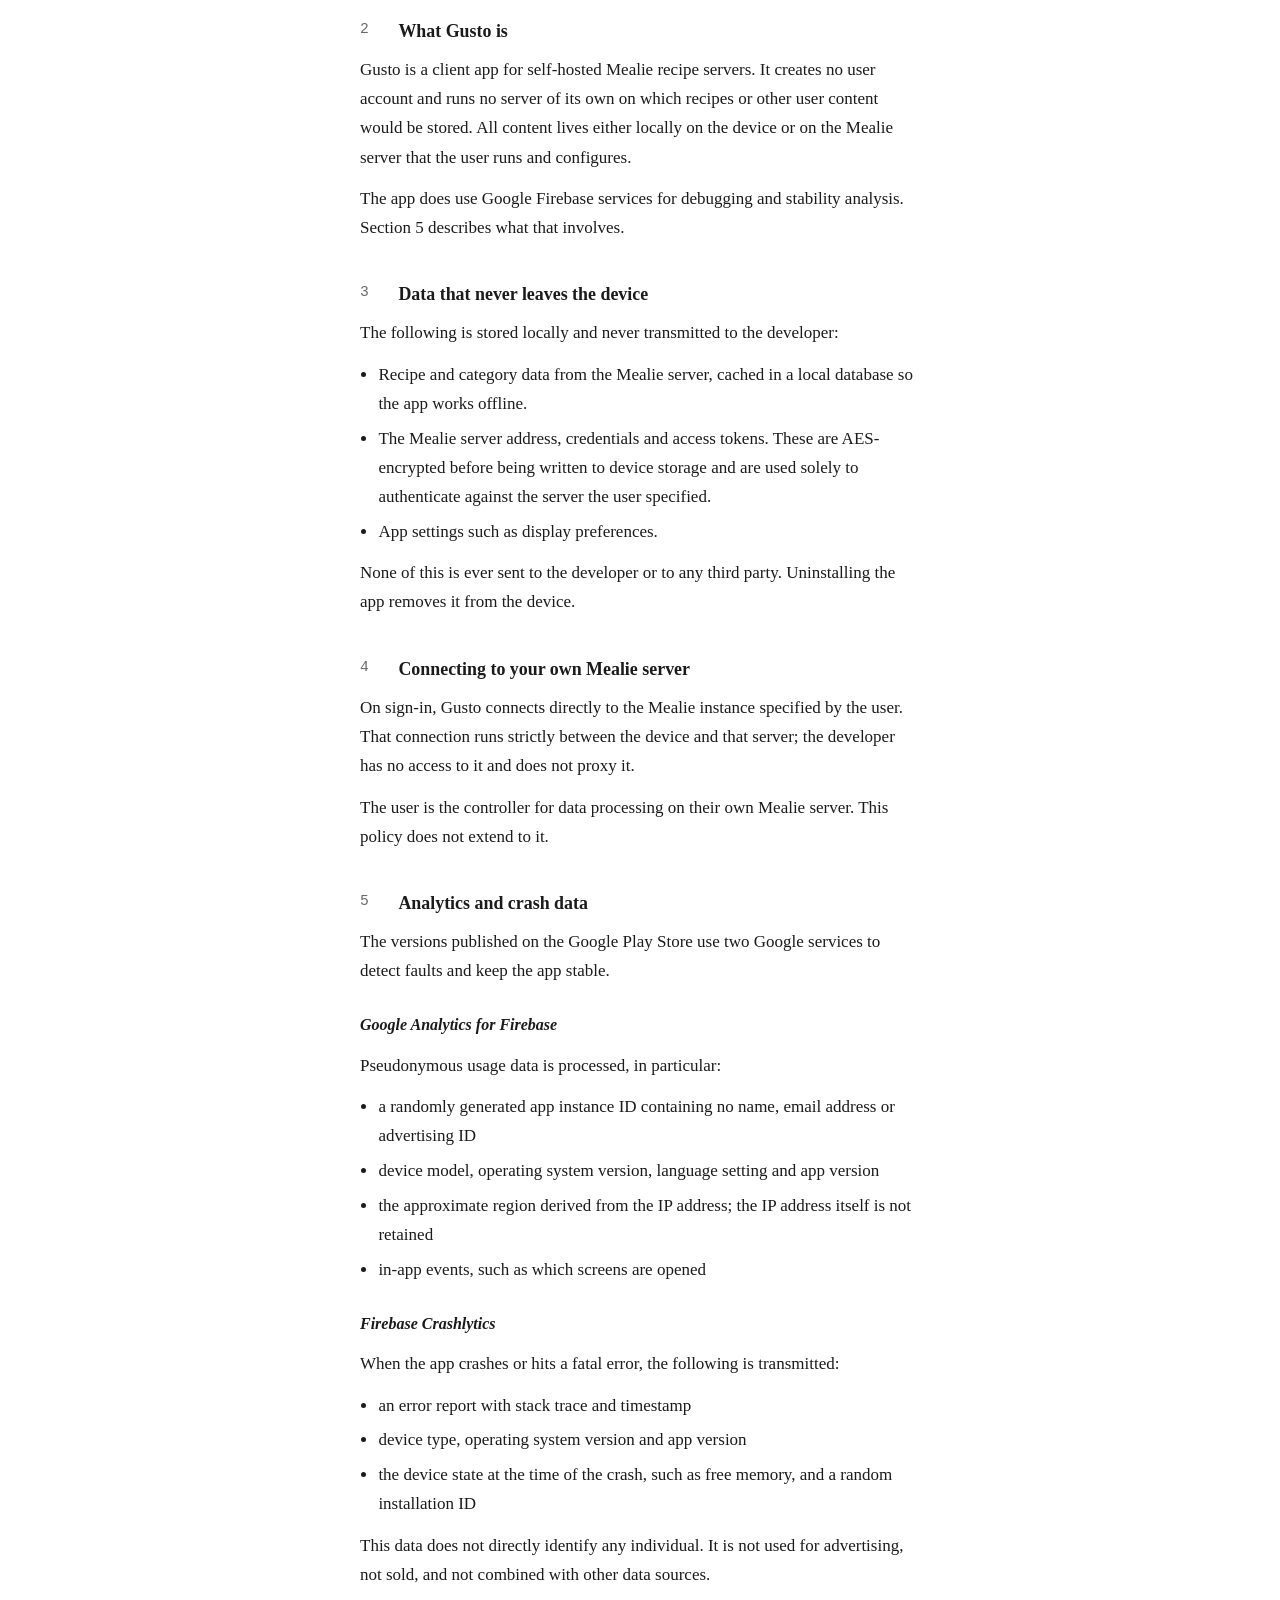
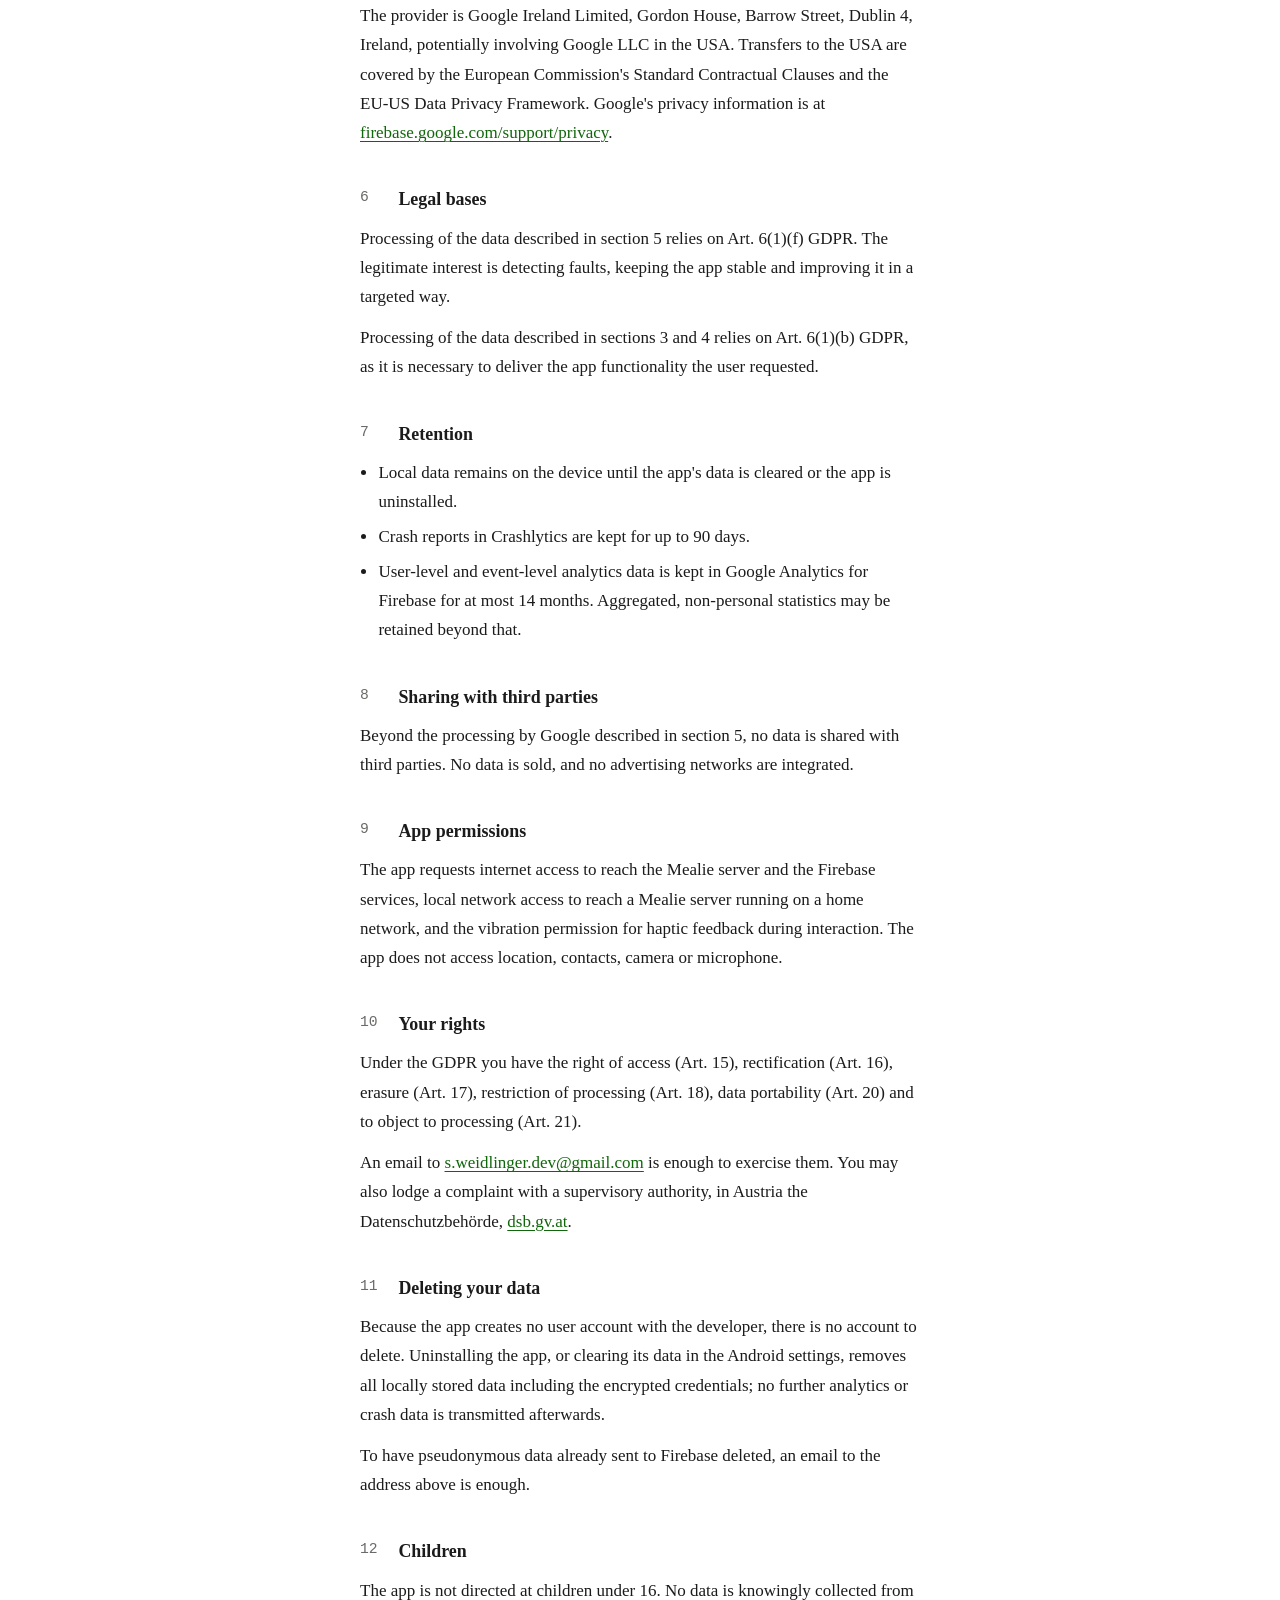
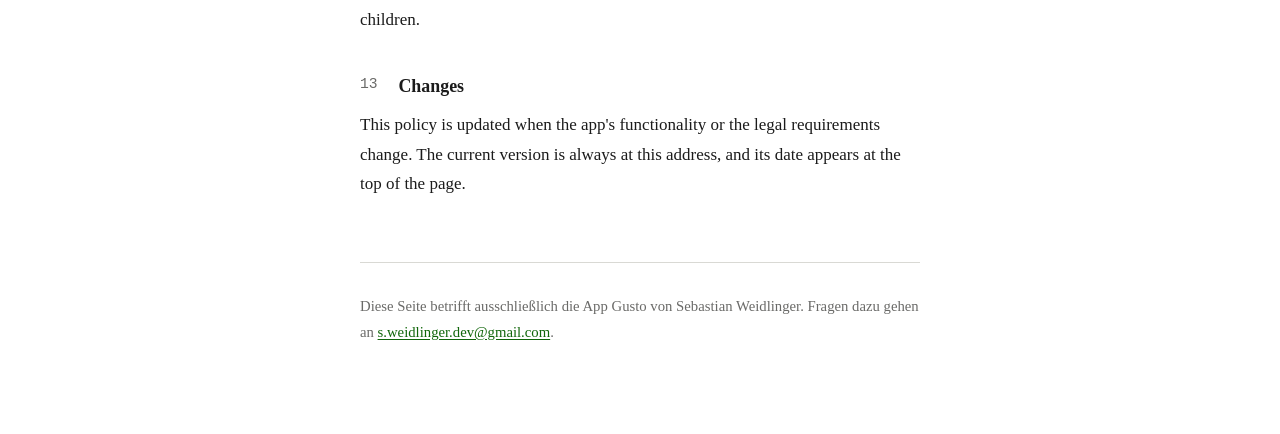
==== commit 66499f7d: "docs: state a concrete analytics retention period GA4 standard properties allow only 2 or 14 months," ====
--- a/gusto/privacy/index.html
+++ b/gusto/privacy/index.html
@@ -239,7 +239,7 @@
 <ul>
   <li>Lokale Daten bleiben bis zum Löschen der App-Daten oder zur Deinstallation auf dem Gerät.</li>
   <li>Absturzberichte in Crashlytics werden bis zu 90 Tage aufbewahrt.</li>
-  <li>Analysedaten werden entsprechend der in Google Analytics für Firebase eingestellten Aufbewahrungsdauer gespeichert. Aggregierte, nicht personenbezogene Auswertungen können darüber hinaus bestehen bleiben.</li>
+  <li>Analysedaten auf Nutzer- und Ereignisebene werden in Google Analytics für Firebase längstens 14 Monate gespeichert. Aggregierte, nicht personenbezogene Auswertungen können darüber hinaus bestehen bleiben.</li>
 </ul>
 
 <h2><span class="n">8</span>Weitergabe an Dritte</h2>
@@ -402,7 +402,7 @@
 <ul>
   <li>Local data remains on the device until the app's data is cleared or the app is uninstalled.</li>
   <li>Crash reports in Crashlytics are kept for up to 90 days.</li>
-  <li>Analytics data is kept according to the retention period configured in Google Analytics for Firebase. Aggregated, non-personal statistics may be retained beyond that.</li>
+  <li>User-level and event-level analytics data is kept in Google Analytics for Firebase for at most 14 months. Aggregated, non-personal statistics may be retained beyond that.</li>
 </ul>
 
 <h2><span class="n">8</span>Sharing with third parties</h2>
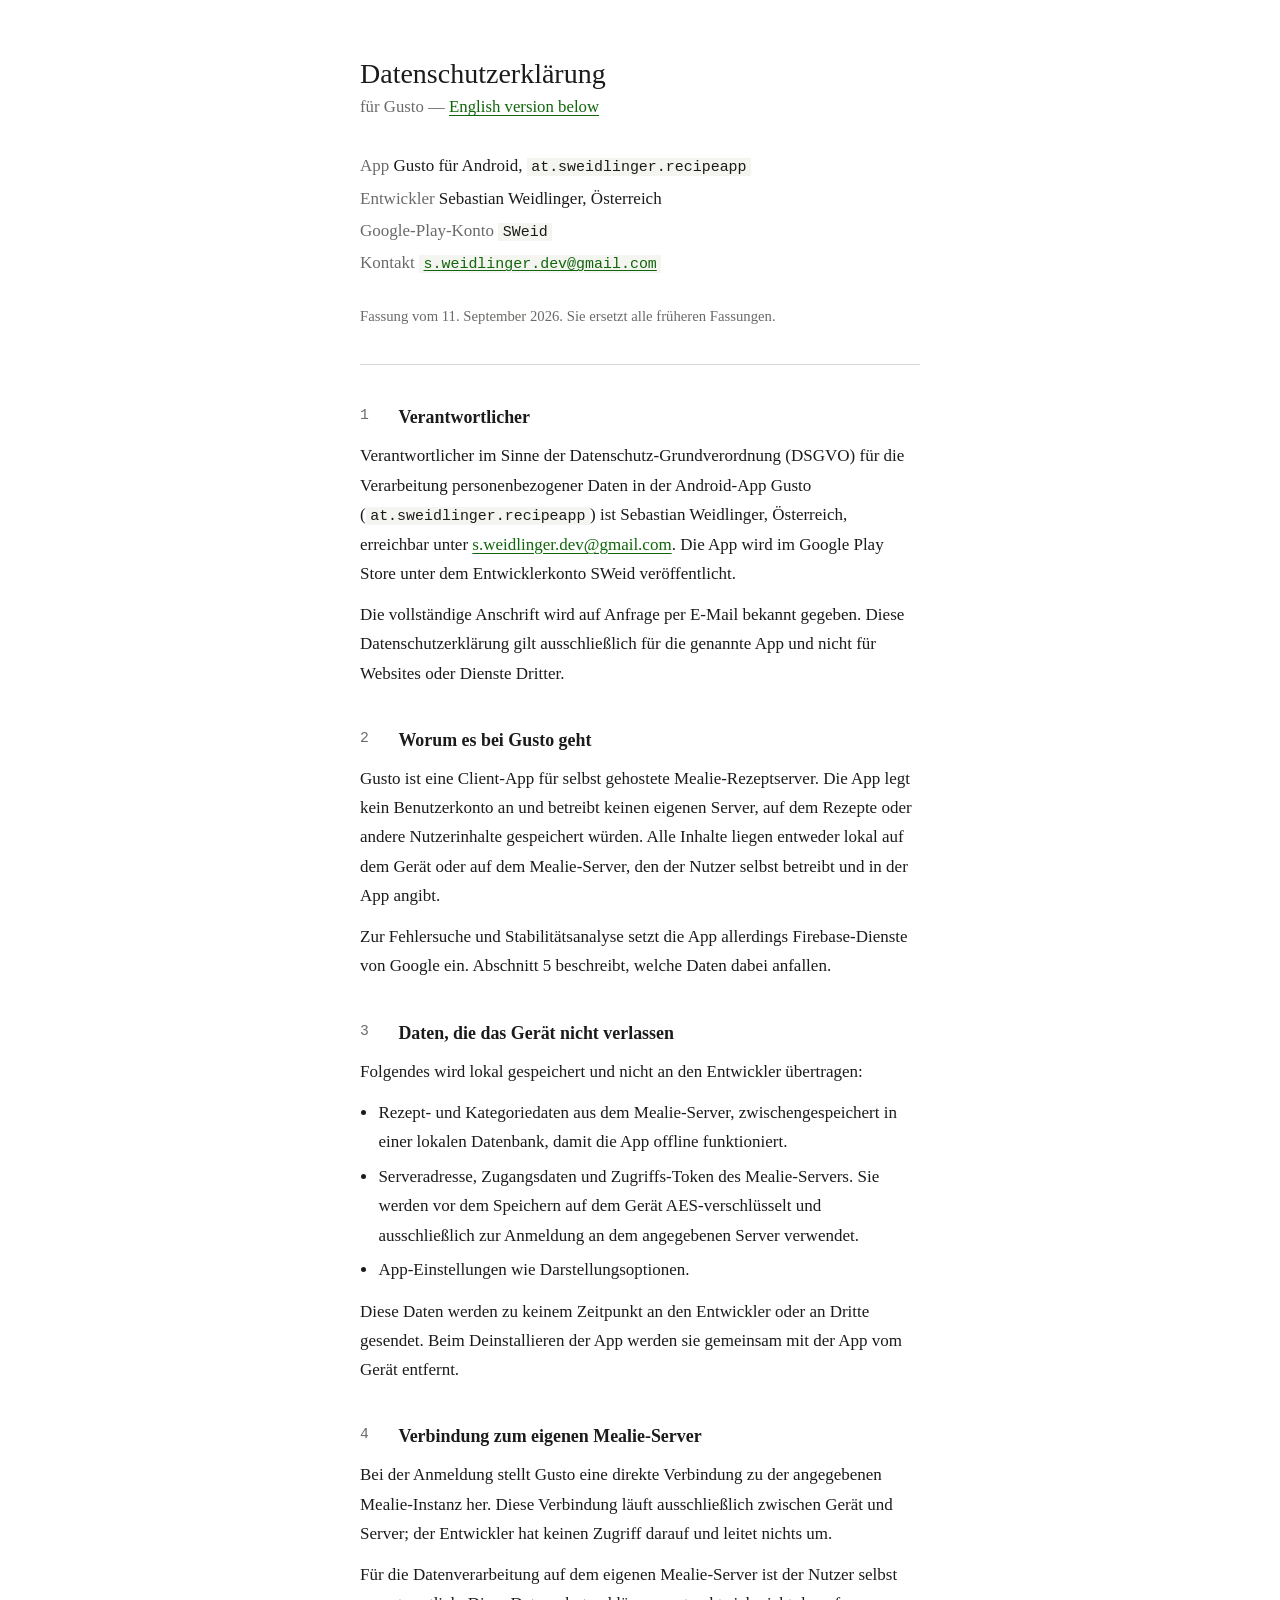
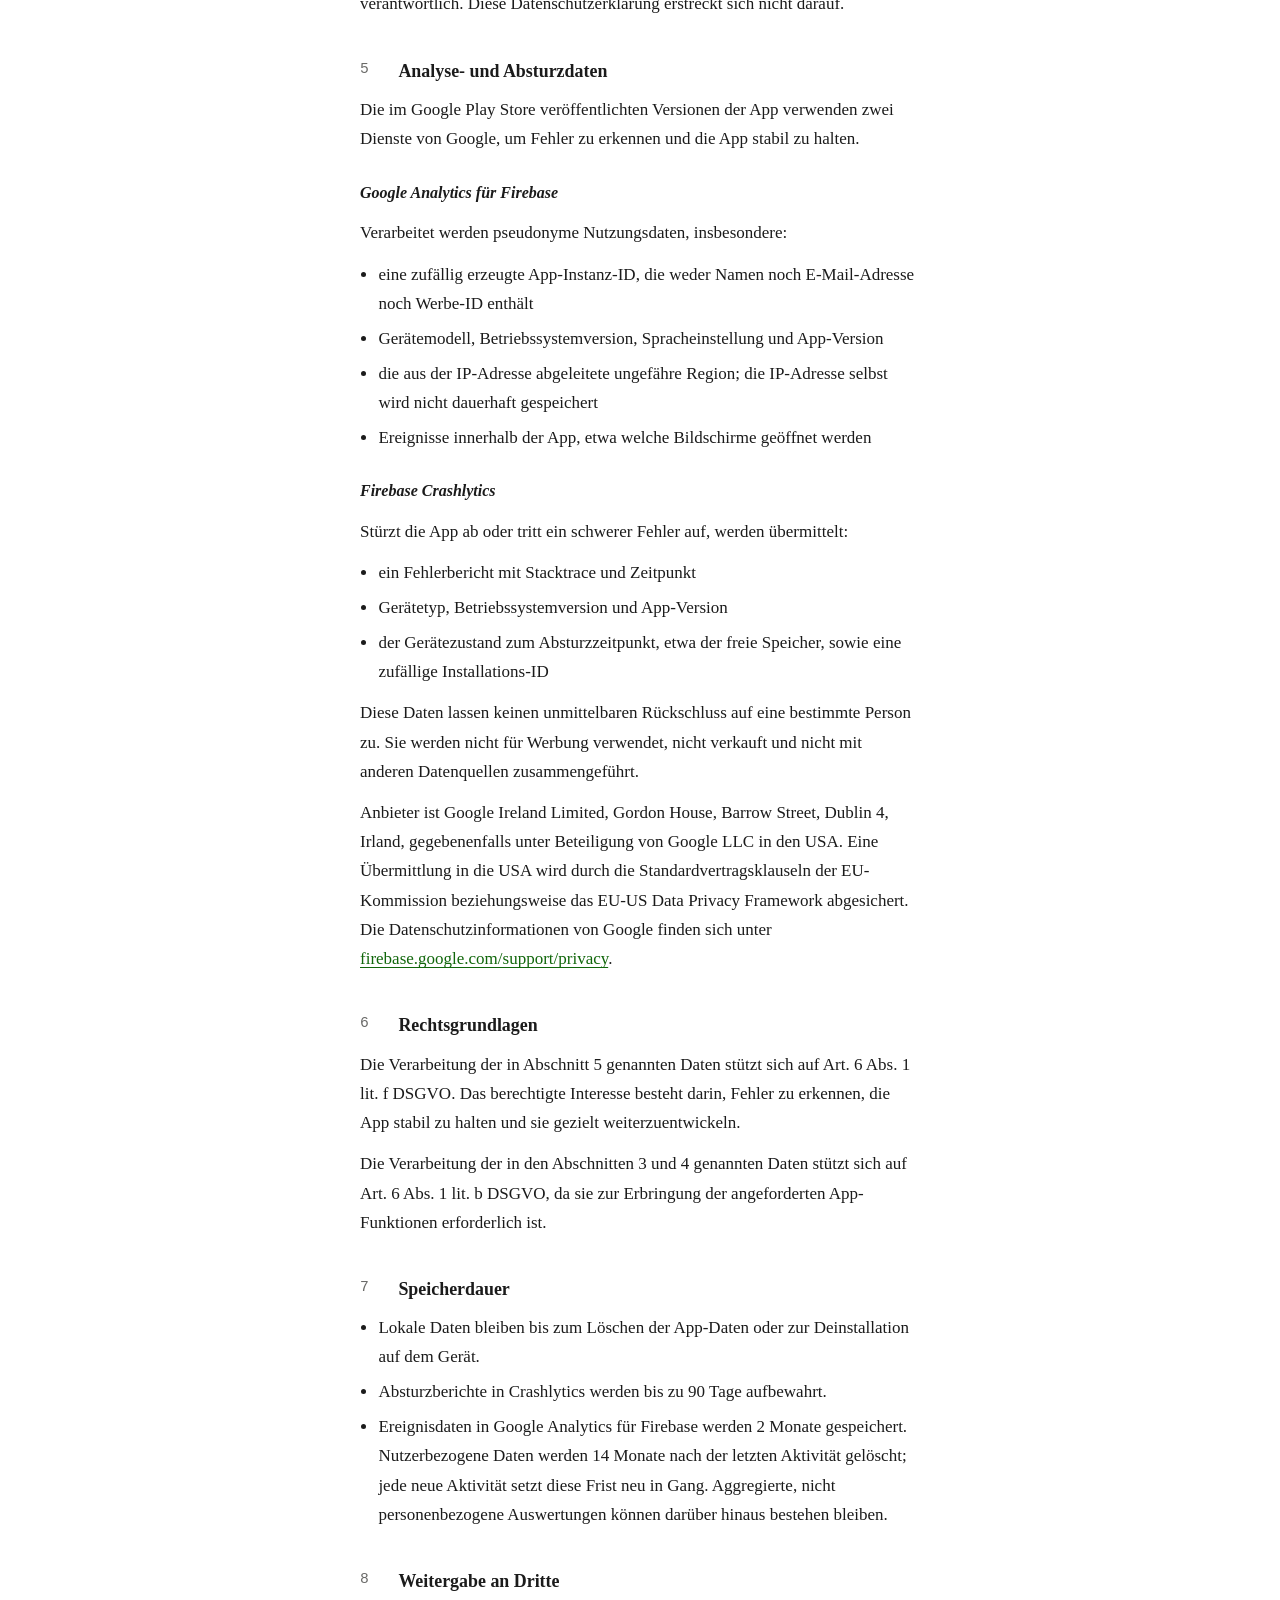
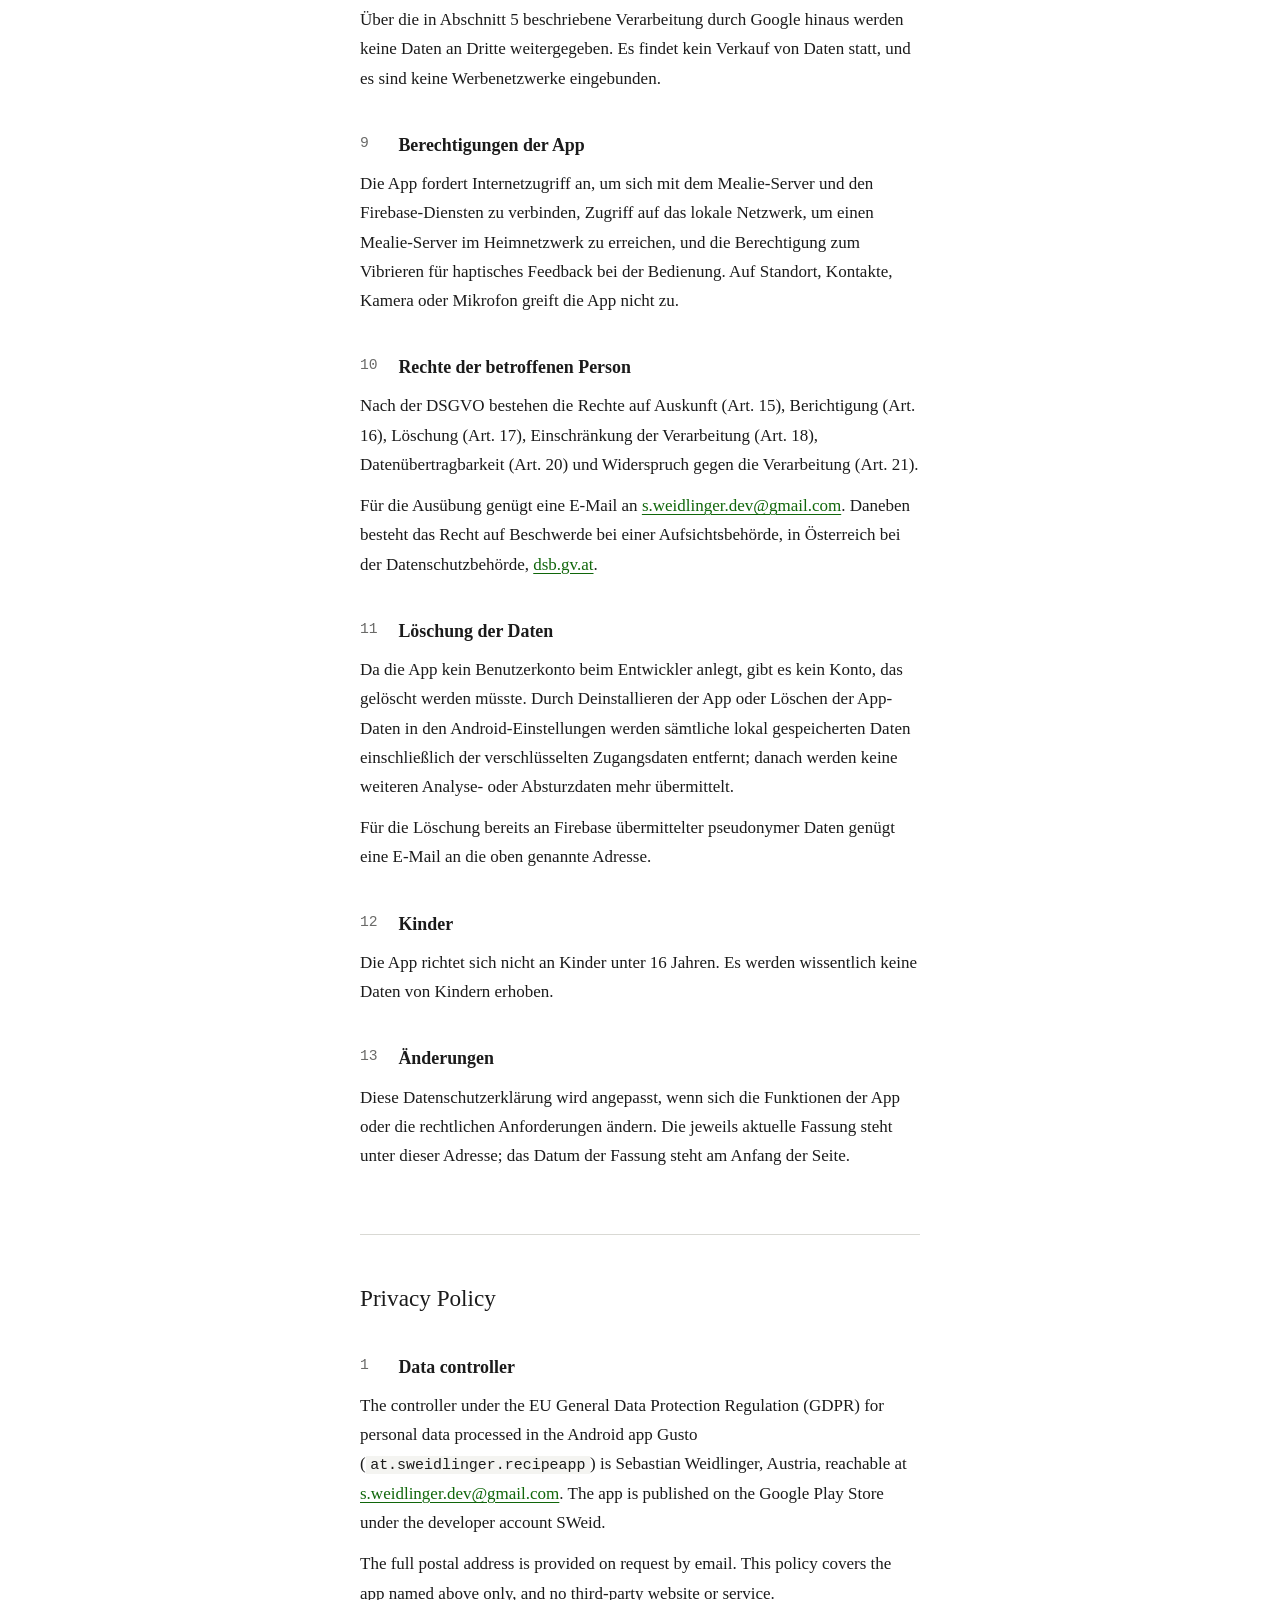
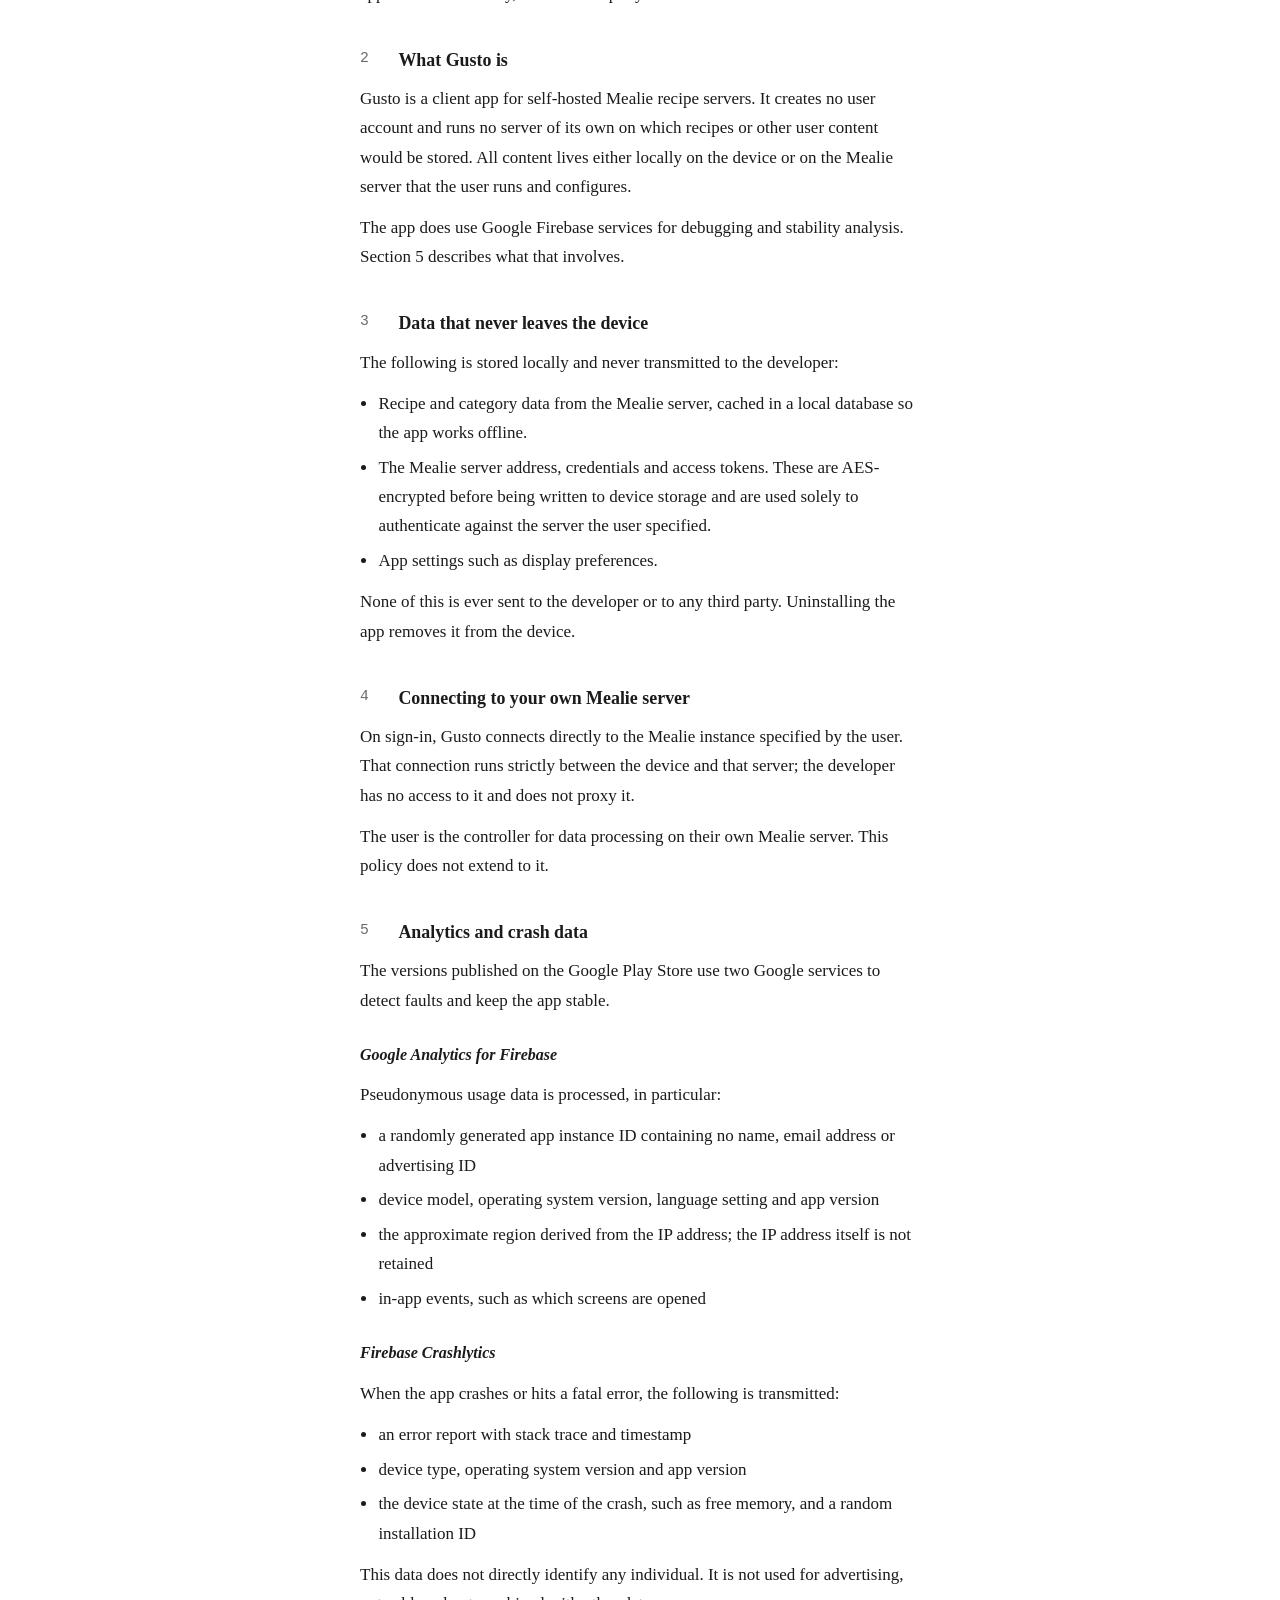
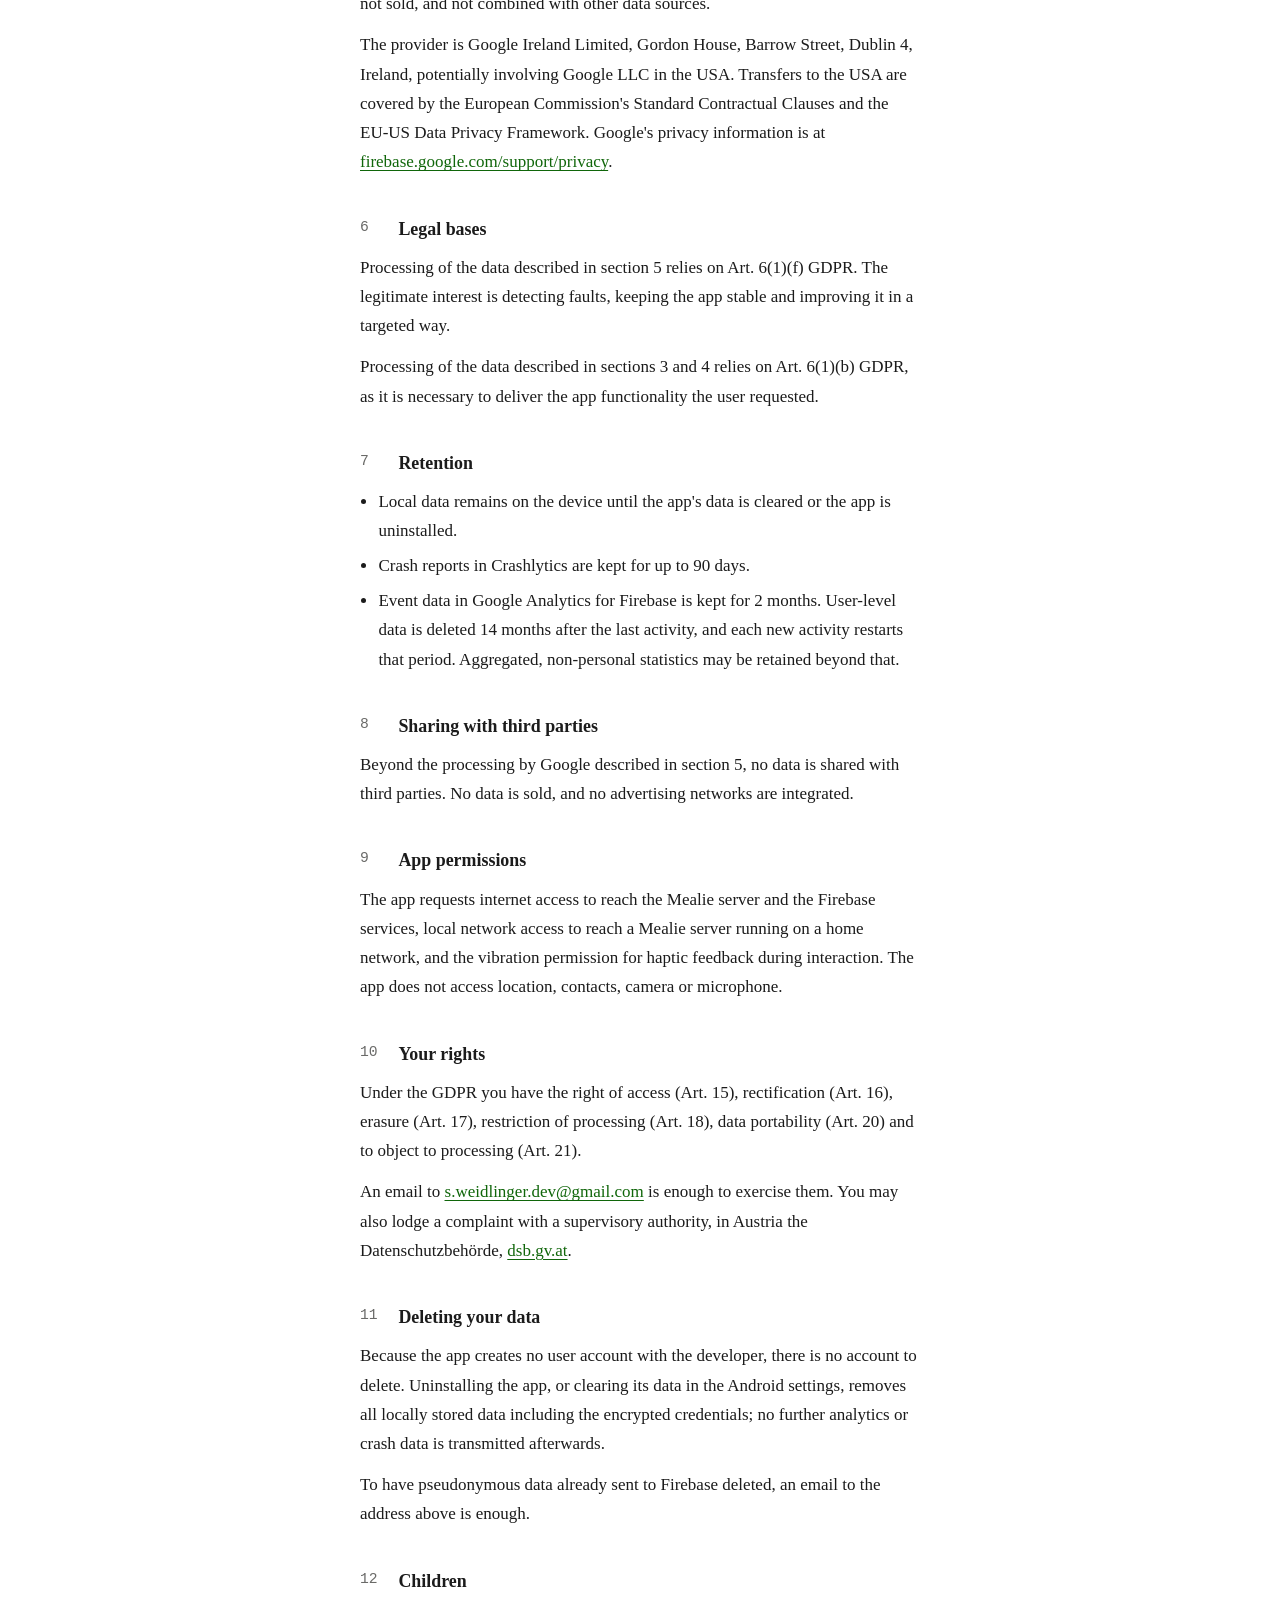
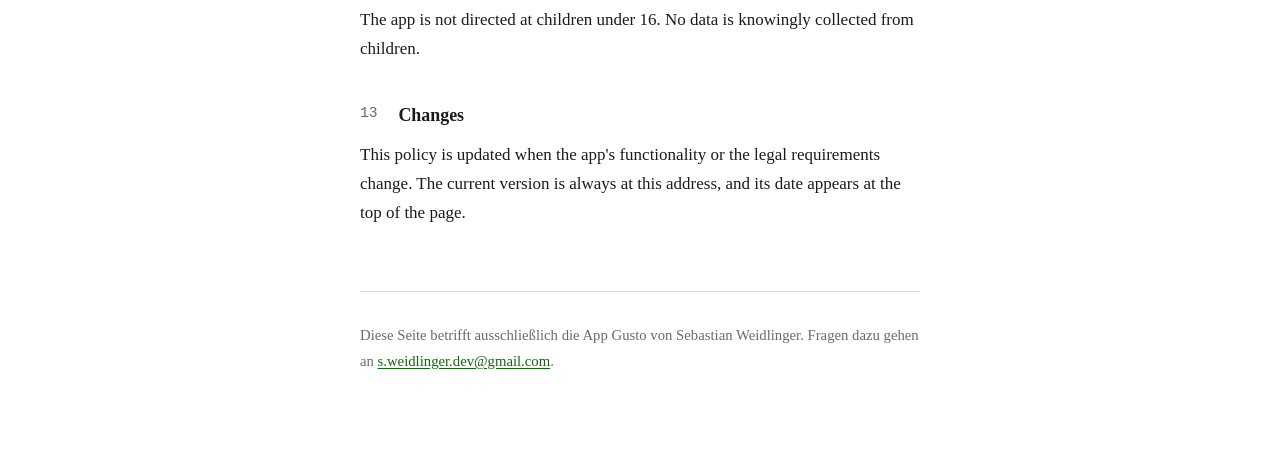
==== commit 65a00fc2: "docs: describe the actual analytics retention mechanism The GA4 property keeps event data 2 months a" ====
--- a/gusto/privacy/index.html
+++ b/gusto/privacy/index.html
@@ -239,7 +239,7 @@
 <ul>
   <li>Lokale Daten bleiben bis zum Löschen der App-Daten oder zur Deinstallation auf dem Gerät.</li>
   <li>Absturzberichte in Crashlytics werden bis zu 90 Tage aufbewahrt.</li>
-  <li>Analysedaten auf Nutzer- und Ereignisebene werden in Google Analytics für Firebase längstens 14 Monate gespeichert. Aggregierte, nicht personenbezogene Auswertungen können darüber hinaus bestehen bleiben.</li>
+  <li>Ereignisdaten in Google Analytics für Firebase werden 2 Monate gespeichert. Nutzerbezogene Daten werden 14 Monate nach der letzten Aktivität gelöscht; jede neue Aktivität setzt diese Frist neu in Gang. Aggregierte, nicht personenbezogene Auswertungen können darüber hinaus bestehen bleiben.</li>
 </ul>
 
 <h2><span class="n">8</span>Weitergabe an Dritte</h2>
@@ -402,7 +402,7 @@
 <ul>
   <li>Local data remains on the device until the app's data is cleared or the app is uninstalled.</li>
   <li>Crash reports in Crashlytics are kept for up to 90 days.</li>
-  <li>User-level and event-level analytics data is kept in Google Analytics for Firebase for at most 14 months. Aggregated, non-personal statistics may be retained beyond that.</li>
+  <li>Event data in Google Analytics for Firebase is kept for 2 months. User-level data is deleted 14 months after the last activity, and each new activity restarts that period. Aggregated, non-personal statistics may be retained beyond that.</li>
 </ul>
 
 <h2><span class="n">8</span>Sharing with third parties</h2>
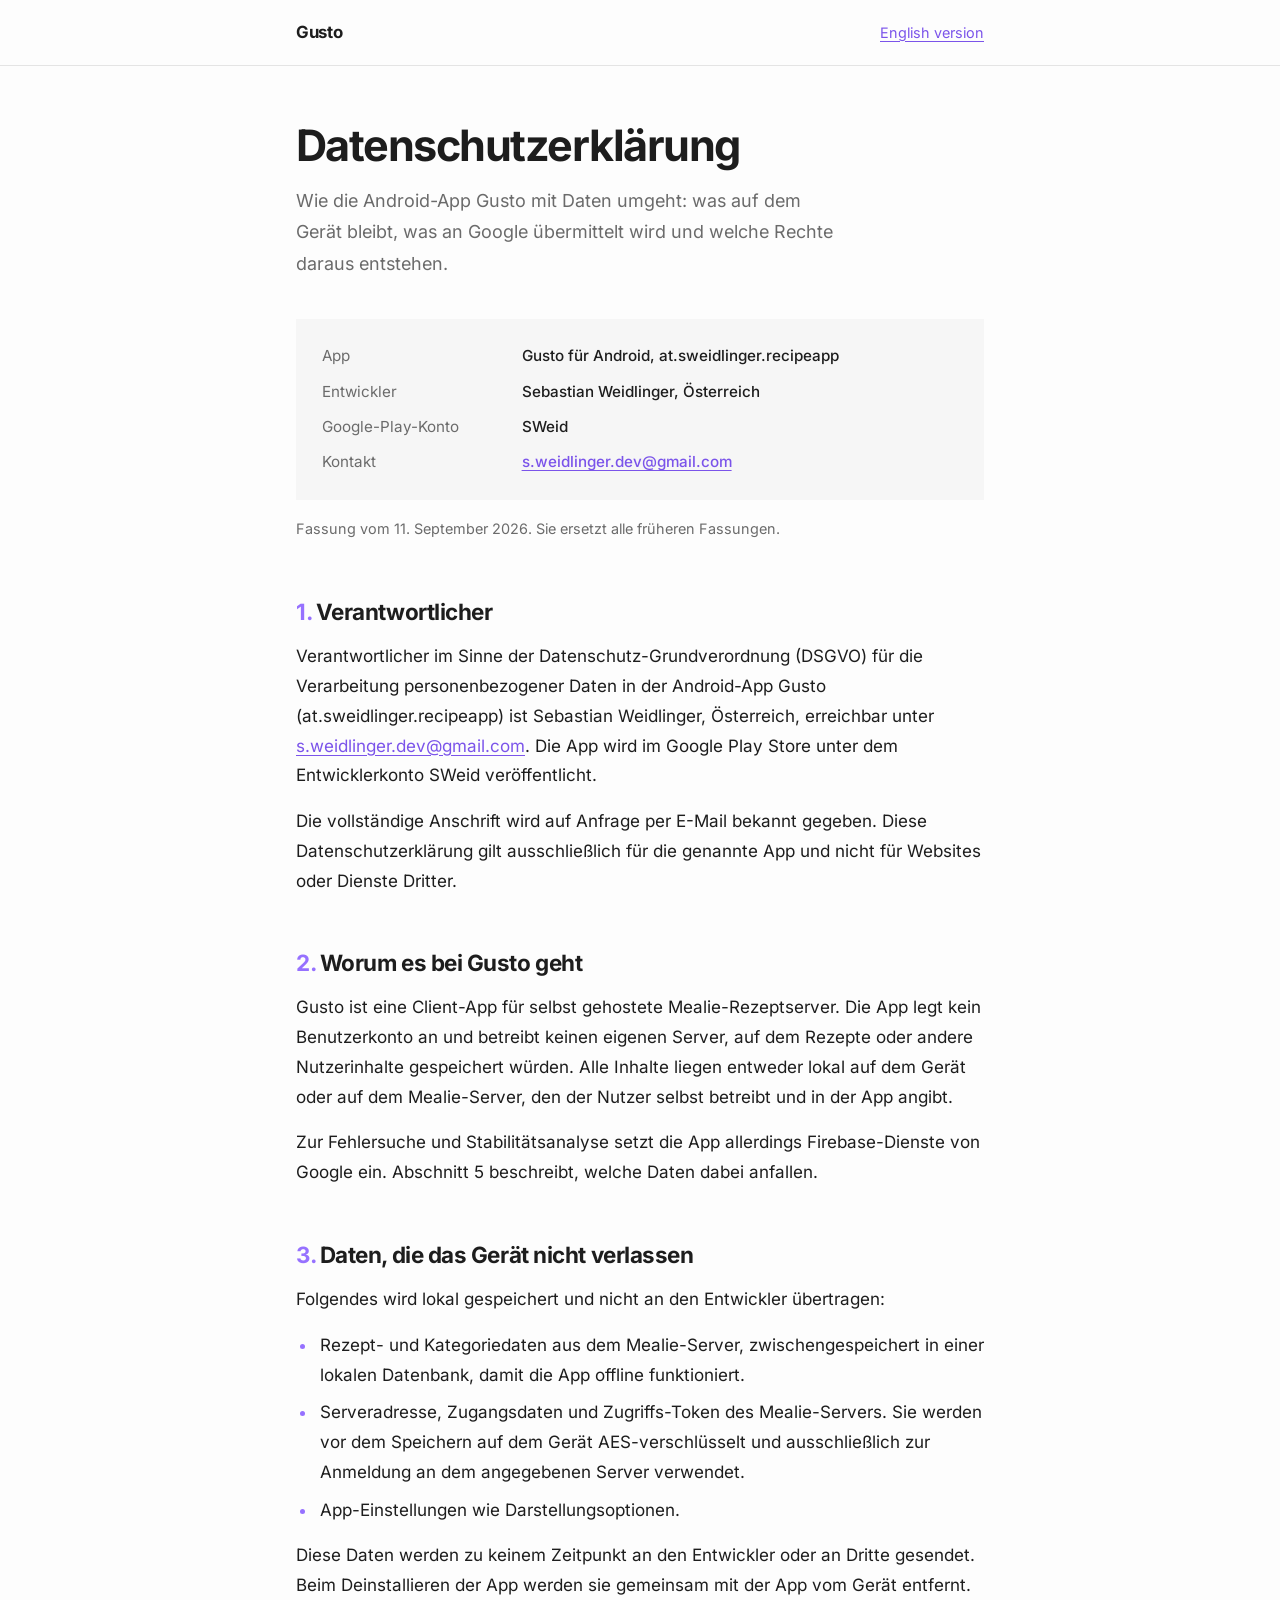
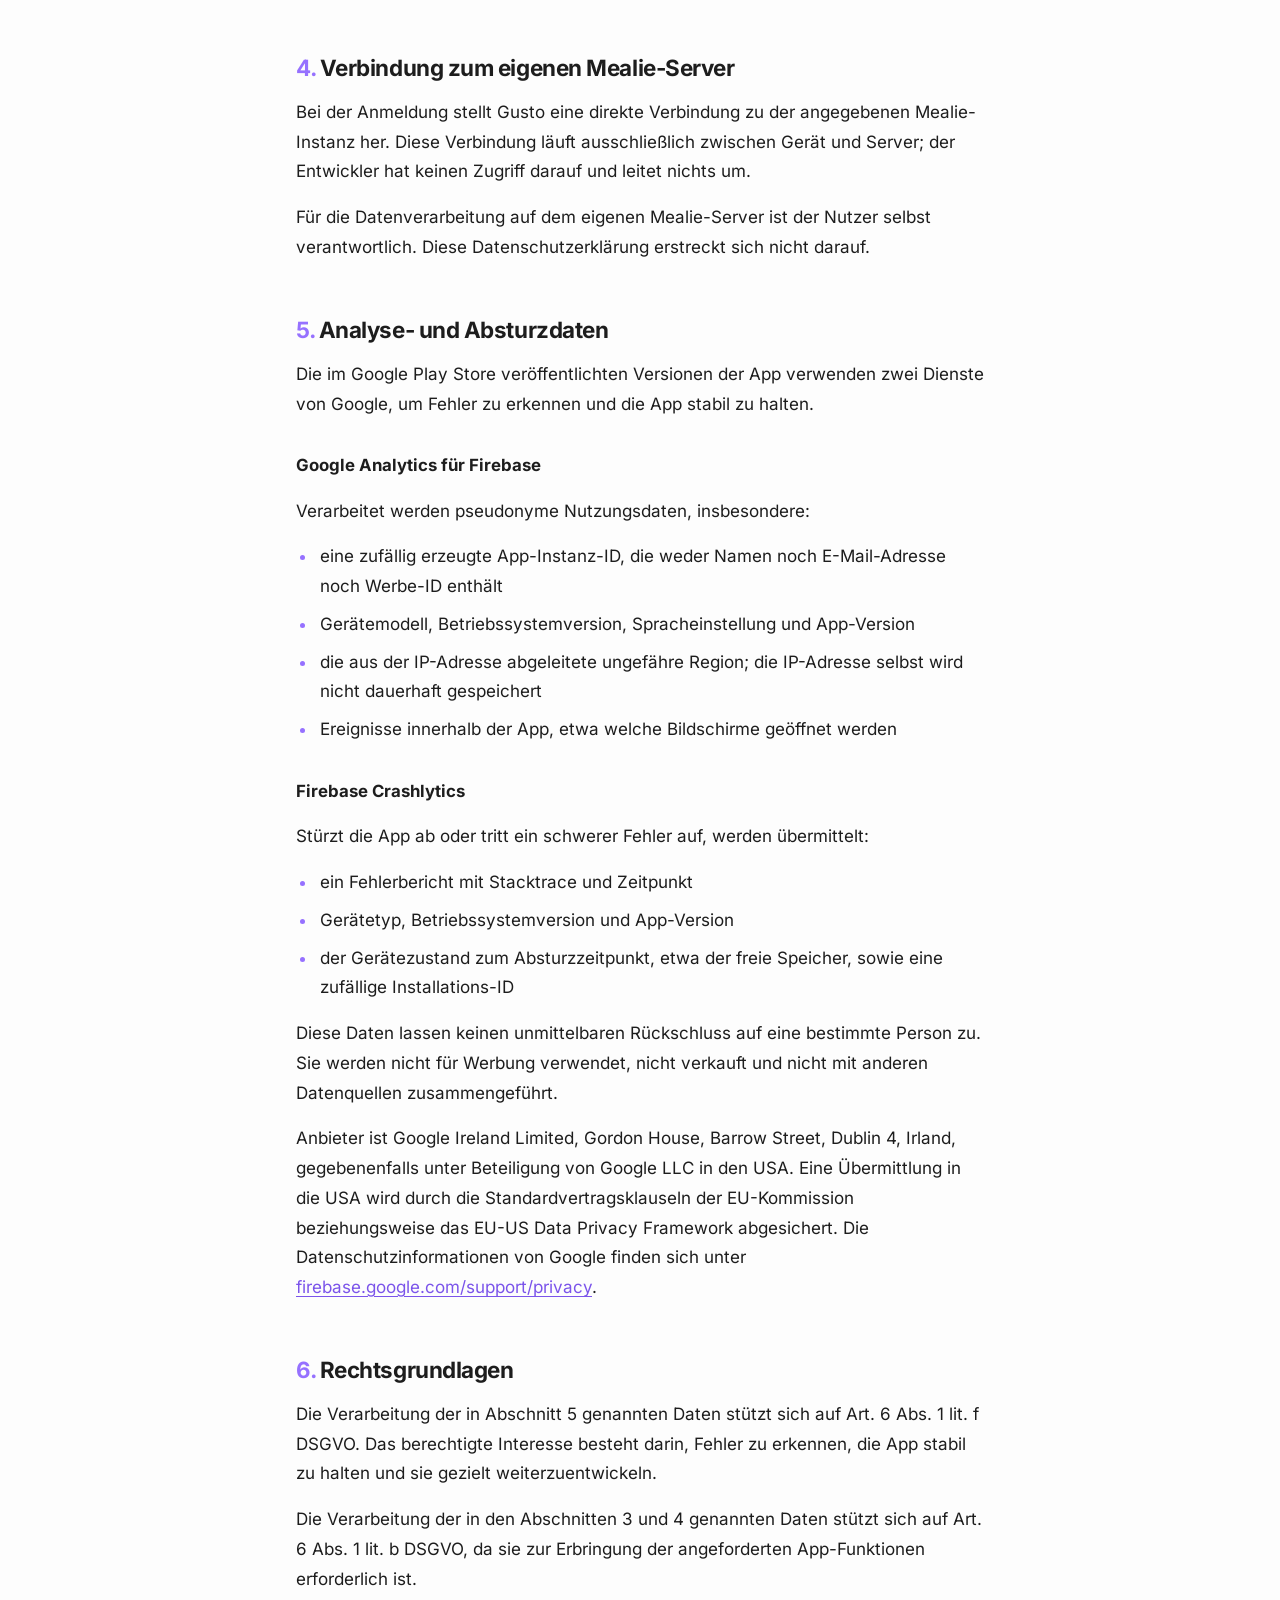
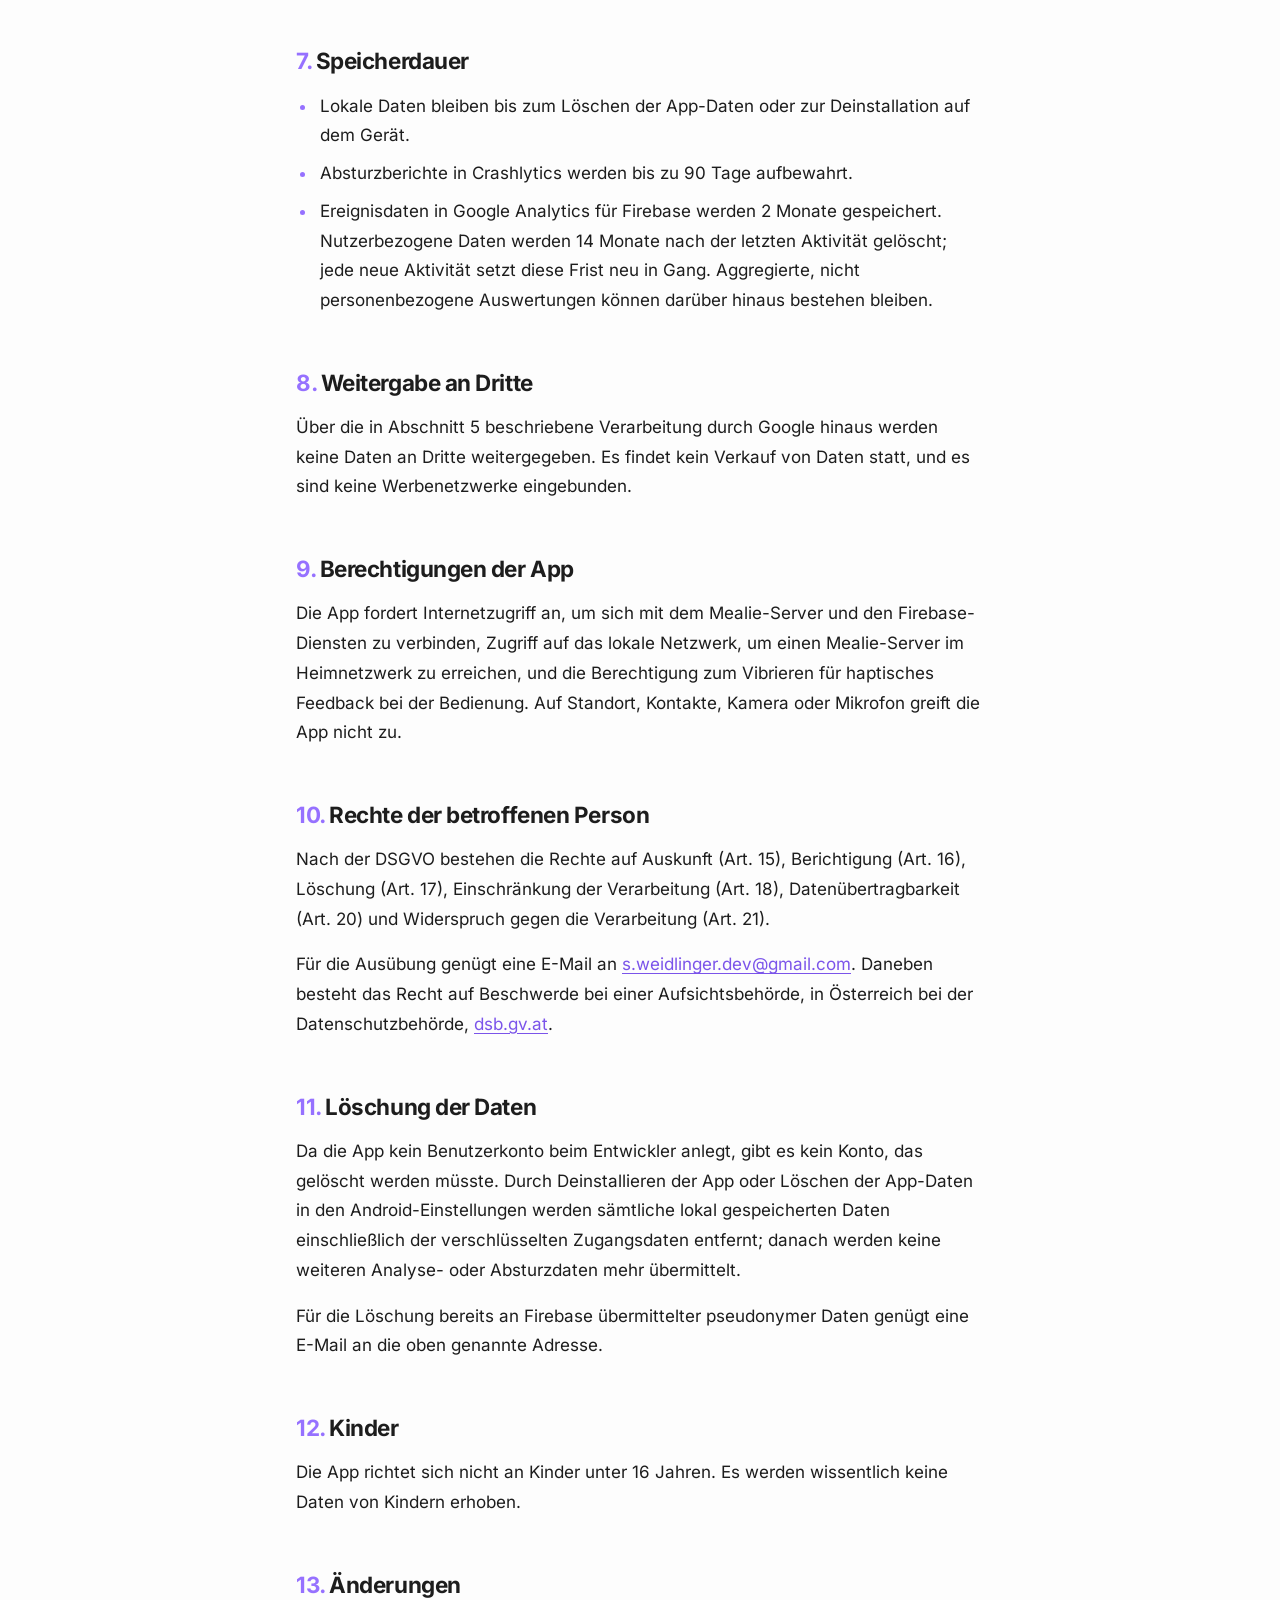
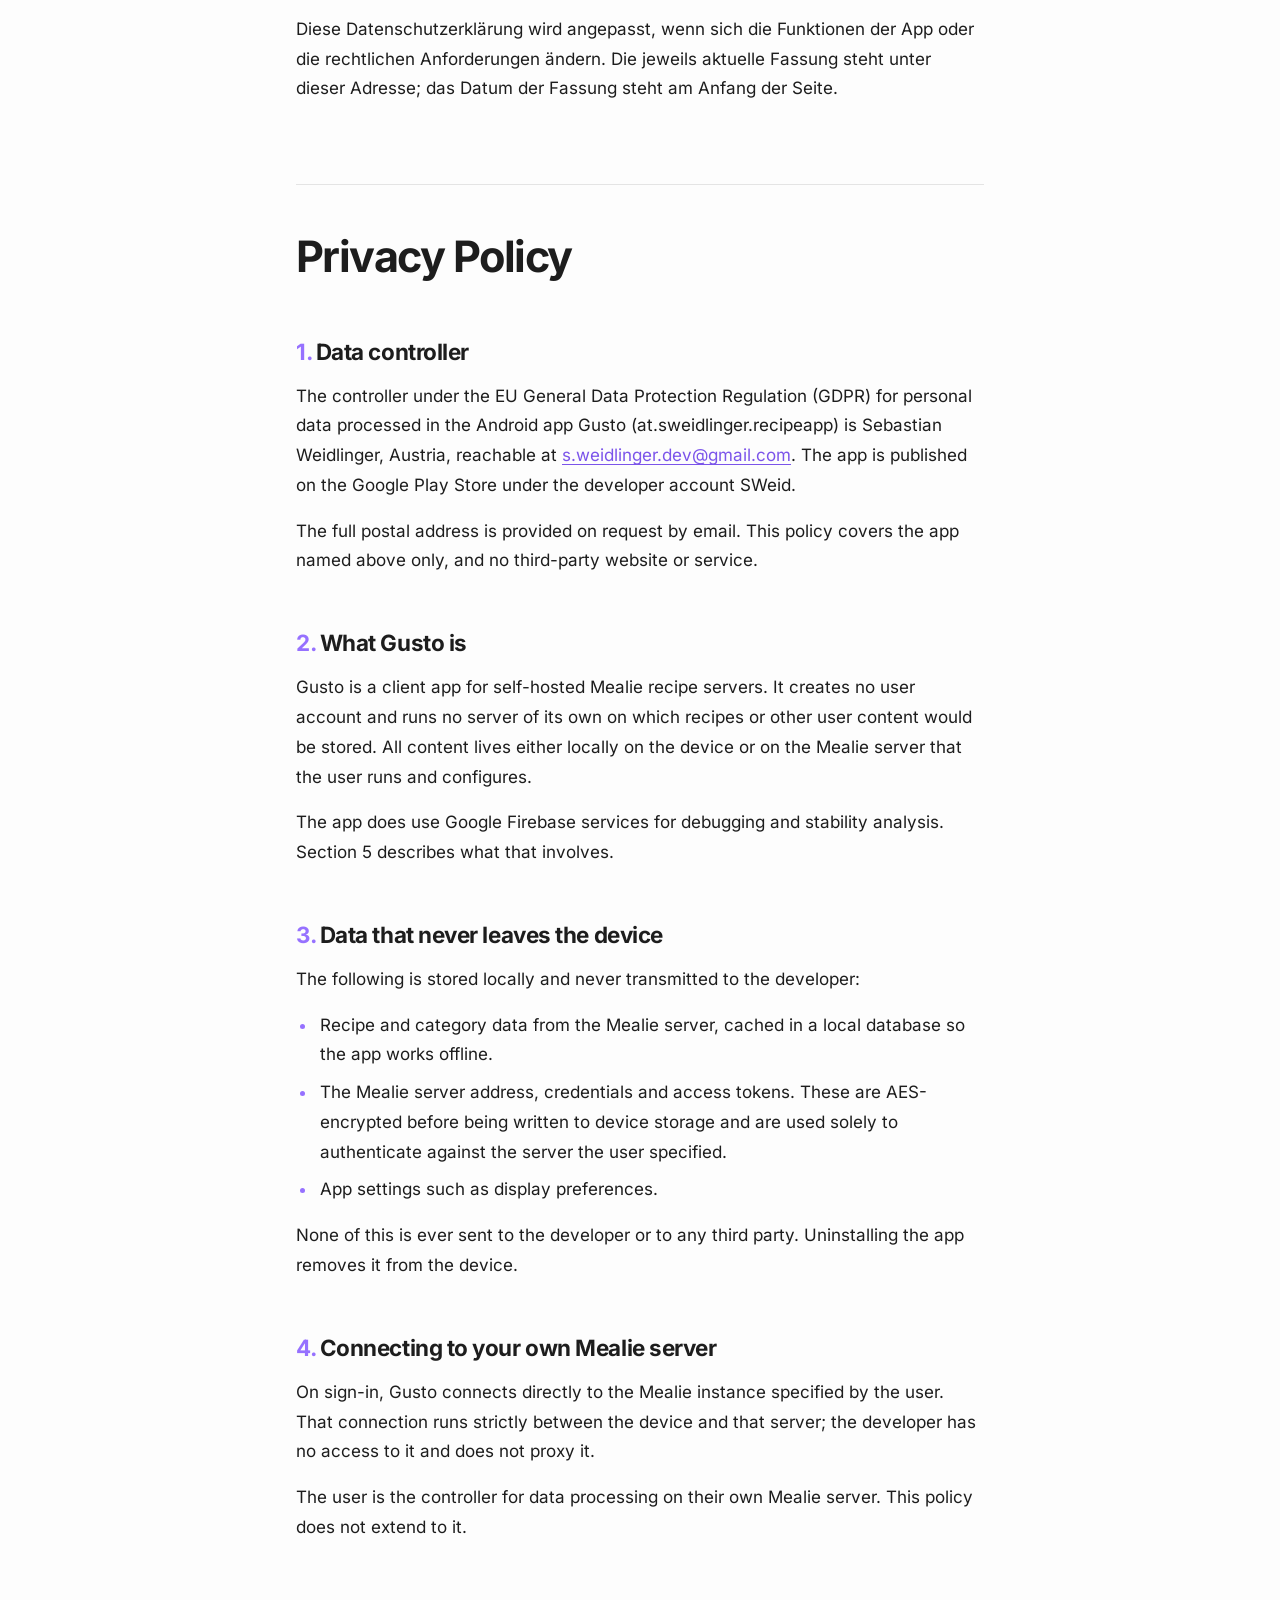
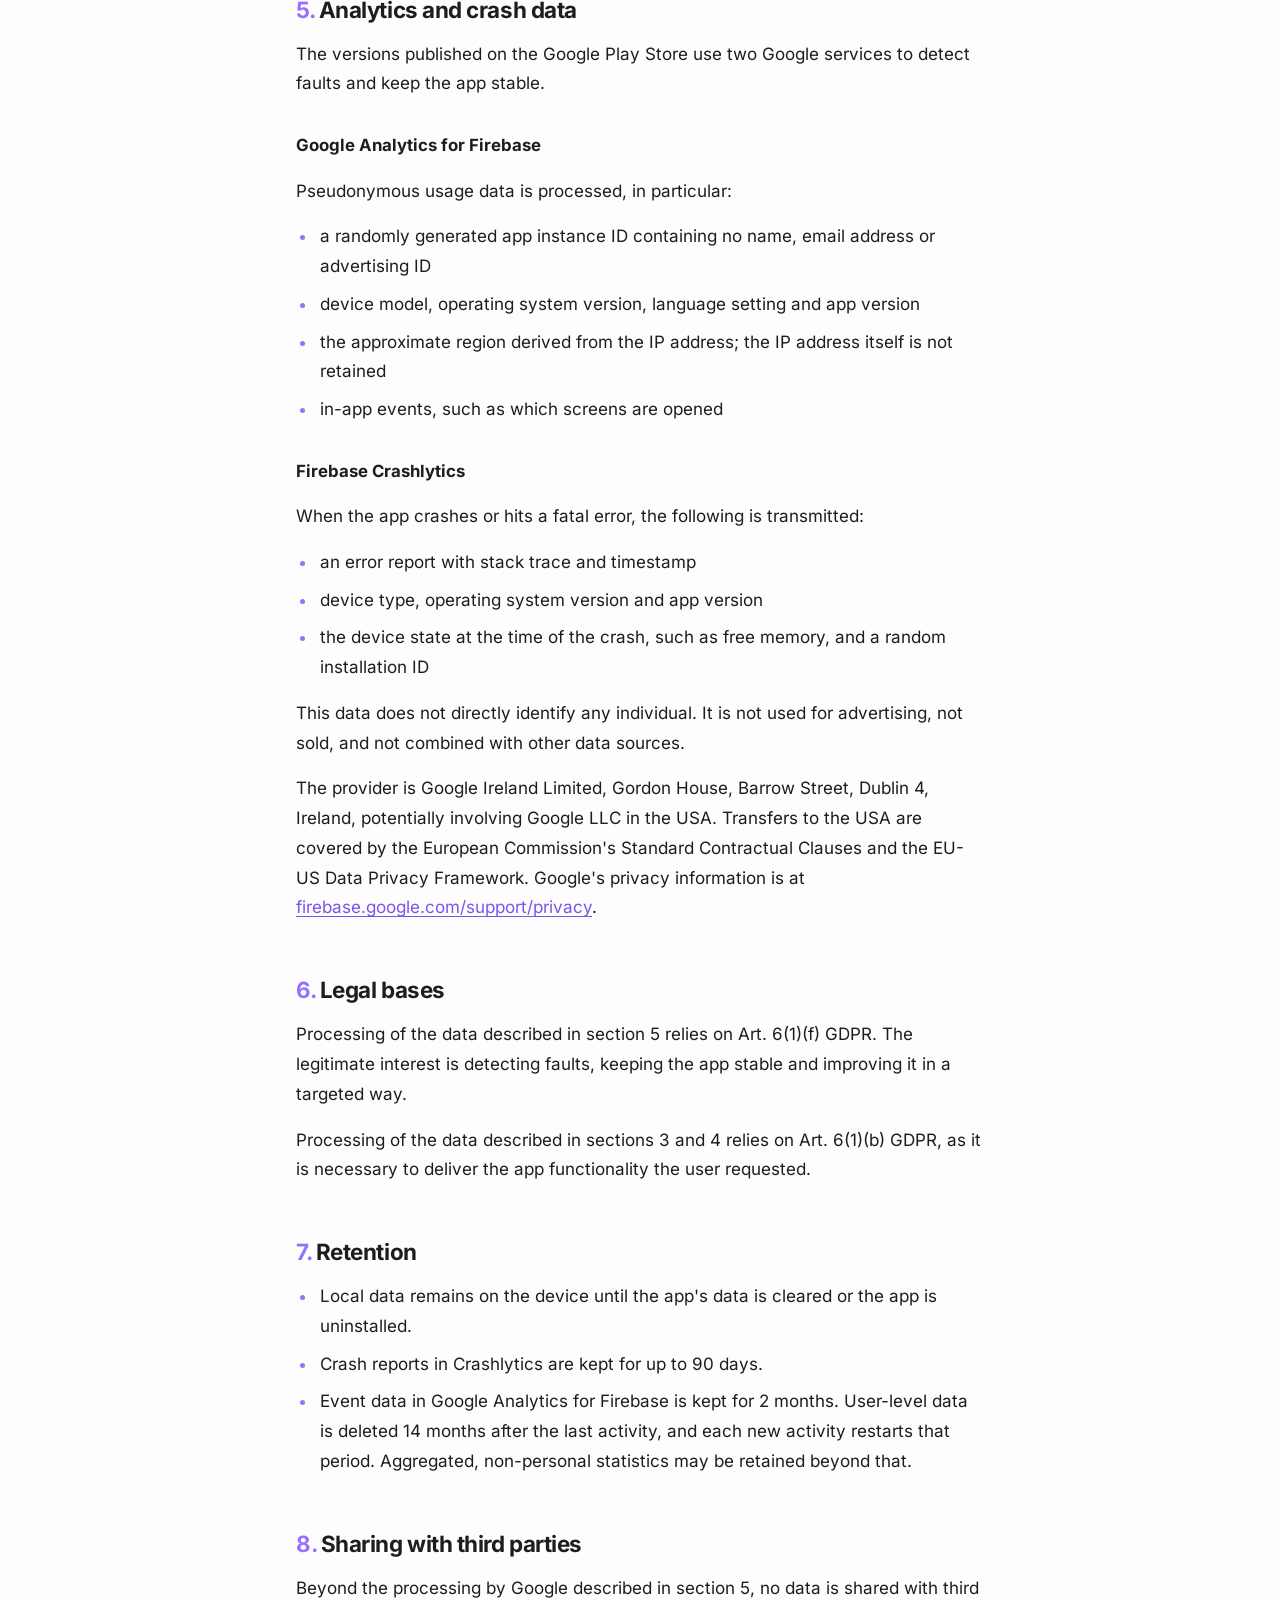
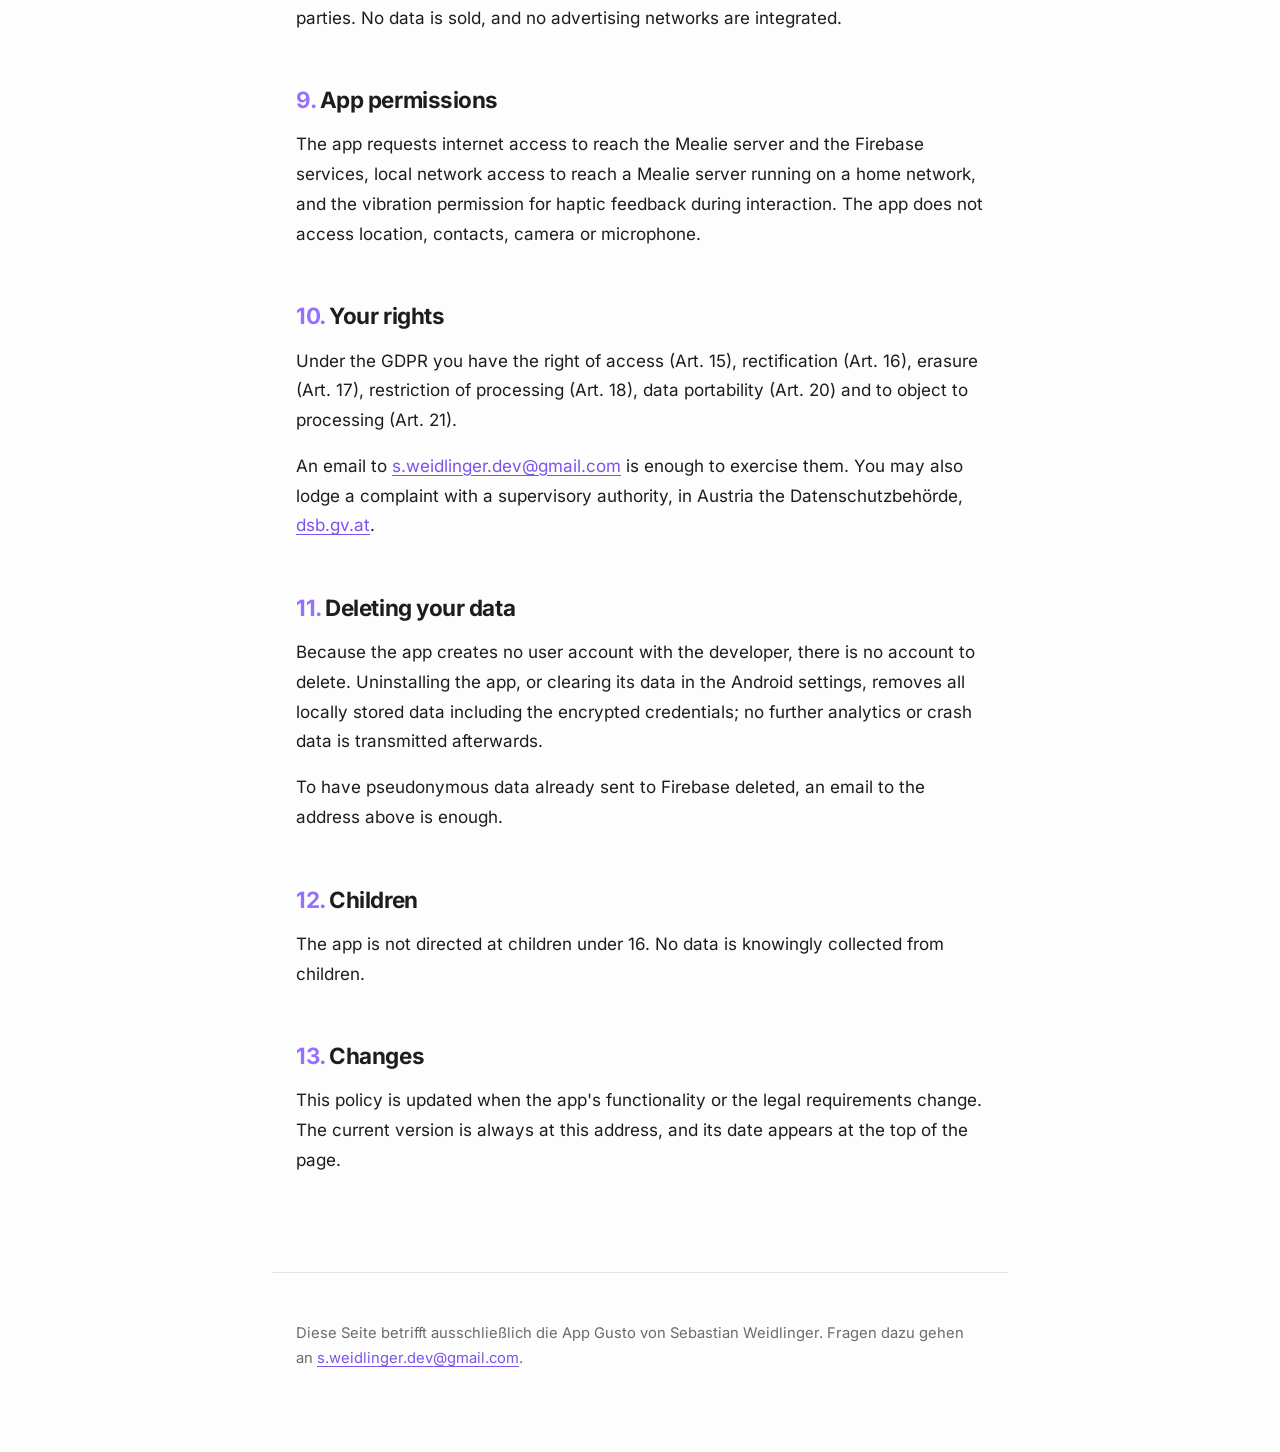
==== commit 82cc78c5: "style: restyle privacy policy after riverside.com Adopts the reference page's system: Inter, #1D1D1D" ====
--- a/gusto/privacy/index.html
+++ b/gusto/privacy/index.html
@@ -7,144 +7,202 @@
 <meta name="description" content="Datenschutzerklärung und Privacy Policy für die Android-App Gusto (at.sweidlinger.recipeapp) von Sebastian Weidlinger.">
 <meta name="robots" content="index, follow">
 <style>
+  @font-face {
+    font-family: "Inter";
+    src: url("fonts/inter-400.woff2") format("woff2");
+    font-weight: 400; font-style: normal; font-display: swap;
+  }
+  @font-face {
+    font-family: "Inter";
+    src: url("fonts/inter-500.woff2") format("woff2");
+    font-weight: 500; font-style: normal; font-display: swap;
+  }
+  @font-face {
+    font-family: "Inter";
+    src: url("fonts/inter-700.woff2") format("woff2");
+    font-weight: 700; font-style: normal; font-display: swap;
+  }
+
   :root {
     color-scheme: light dark;
-    --paper: #ffffff;
-    --ink: #1b1b1b;
-    --muted: #6a6a68;
-    --rule: #d9d9d4;
-    --link: #10660a;
-    --mono-bg: #f4f4f1;
+    --bg: #fdfdfd;
+    --surface: #f6f6f6;
+    --ink: #1d1d1d;
+    --muted: #6b6b6b;
+    --rule: #e4e4e4;
+    --link: #7b54ea;
+    --numeral: #9671ff;
+    --tint: #eae3ff;
   }
   @media (prefers-color-scheme: dark) {
     :root {
-      --paper: #1e2124;
-      --ink: #e6e4df;
-      --muted: #9a9c98;
-      --rule: #34383c;
-      --link: #5fd44a;
-      --mono-bg: #26292d;
+      --bg: #1d1d1d;
+      --surface: #262626;
+      --ink: #f1f1f1;
+      --muted: #a0a0a0;
+      --rule: #343434;
+      --link: #ad98fa;
+      --numeral: #9671ff;
+      --tint: #2b2440;
     }
   }
+
   * { box-sizing: border-box; }
   html { -webkit-text-size-adjust: 100%; }
   body {
     margin: 0;
-    background: var(--paper);
+    background: var(--bg);
     color: var(--ink);
-    font-family: Georgia, "Iowan Old Style", "Palatino Linotype", Palatino, serif;
+    font-family: "Inter", -apple-system, BlinkMacSystemFont, "Segoe UI", Roboto, Helvetica, Arial, sans-serif;
     font-size: 17px;
-    line-height: 1.72;
-  }
-  .sheet { max-width: 38rem; margin: 0 auto; padding: 3.5rem 1.5rem 5rem; }
+    line-height: 1.75;
+    -webkit-font-smoothing: antialiased;
+    -moz-osx-font-smoothing: grayscale;
+  }
+
+  .topbar {
+    border-bottom: 1px solid var(--rule);
+    background: var(--bg);
+  }
+  .topbar-inner {
+    max-width: 46rem;
+    margin: 0 auto;
+    padding: 1.1rem 1.5rem;
+    display: flex;
+    align-items: baseline;
+    justify-content: space-between;
+    gap: 1rem;
+  }
+  .wordmark {
+    font-weight: 700;
+    font-size: 1.05rem;
+    letter-spacing: -.02em;
+    color: var(--ink);
+    text-decoration: none;
+  }
+  .topbar a.jump { font-size: .9rem; color: var(--link); }
+
+  main { max-width: 46rem; margin: 0 auto; padding: 3.5rem 1.5rem 5rem; }
 
   h1 {
-    font-size: 1.75rem;
-    font-weight: normal;
-    line-height: 1.25;
-    margin: 0 0 .15rem;
-  }
-  .alt-title { color: var(--muted); font-size: 1.05rem; margin: 0 0 1.8rem; }
-  .alt-title a { color: var(--link); }
-
-  .letterhead { margin: 0 0 1.6rem; }
-  .letterhead div { margin: .18rem 0; }
-  .letterhead .k { color: var(--muted); }
-  .letterhead .v { }
-  .mono {
-    font-family: ui-monospace, "SF Mono", SFMono-Regular, Menlo, Consolas, monospace;
-    font-size: .88em;
-    background: var(--mono-bg);
-    padding: .06em .3em;
-  }
-  .issued { color: var(--muted); font-size: .92rem; margin: 0 0 2.2rem; }
-
-  hr {
-    border: 0;
+    font-size: 2.7rem;
+    font-weight: 700;
+    letter-spacing: -.035em;
+    line-height: 1.1;
+    margin: 0 0 1rem;
+  }
+  .lede {
+    font-size: 1.12rem;
+    color: var(--muted);
+    margin: 0 0 2.5rem;
+    max-width: 34rem;
+  }
+
+  .facts {
+    background: var(--surface);
+    padding: 1.5rem 1.6rem;
+    margin: 0 0 1rem;
+  }
+  .facts dl { margin: 0; display: grid; grid-template-columns: 11rem 1fr; gap: .55rem 1.5rem; }
+  .facts dt { color: var(--muted); font-size: .95rem; }
+  .facts dd { margin: 0; font-weight: 500; font-size: .95rem; }
+  .facts a { font-weight: 500; }
+  .issued { color: var(--muted); font-size: .9rem; margin: 0 0 3.5rem; }
+
+  h2 {
+    font-size: 1.4rem;
+    font-weight: 700;
+    letter-spacing: -.02em;
+    line-height: 1.3;
+    margin: 3.25rem 0 .75rem;
+  }
+  h2 .n { color: var(--numeral); }
+  h3 {
+    font-size: 1.05rem;
+    font-weight: 700;
+    margin: 2rem 0 .4rem;
+  }
+  p { margin: 1rem 0; }
+  ul { margin: 1rem 0; padding-left: 1.3rem; }
+  li { margin: .5rem 0; padding-left: .2rem; }
+  li::marker { color: var(--numeral); }
+  a { color: var(--link); text-underline-offset: .18em; }
+  a:focus-visible { outline: 2px solid var(--link); outline-offset: 3px; }
+  strong { font-weight: 700; }
+
+  .language-break {
+    margin: 5rem 0 3.5rem;
+    padding-top: 3rem;
     border-top: 1px solid var(--rule);
-    margin: 0 0 2rem;
-  }
-  hr.between-languages { margin: 4rem 0 3rem; }
-
-  h2 {
-    font-size: 1.12rem;
-    font-weight: bold;
-    line-height: 1.35;
-    margin: 2.5rem 0 .5rem;
-    position: relative;
-    padding-left: 2.4rem;
-  }
-  h2 .n {
-    position: absolute;
-    left: 0;
-    top: .07em;
-    font-family: ui-monospace, "SF Mono", SFMono-Regular, Menlo, Consolas, monospace;
-    font-size: .82em;
-    font-weight: normal;
-    color: var(--muted);
-  }
-  h3 {
-    font-size: 1rem;
-    font-weight: bold;
-    font-style: italic;
-    margin: 1.6rem 0 .3rem;
-  }
-  p { margin: .75rem 0; }
-  ul { margin: .75rem 0; padding-left: 1.15rem; }
-  li { margin: .35rem 0; }
-  a { color: var(--link); text-underline-offset: .15em; }
-  a:focus-visible { outline: 2px solid var(--link); outline-offset: 3px; }
-
-  .doc-title {
-    font-size: 1.45rem;
-    font-weight: normal;
-    padding-left: 0;
-    margin: 0 0 1.8rem;
+  }
+  .language-break h2 {
+    font-size: 2.7rem;
+    letter-spacing: -.035em;
+    line-height: 1.1;
+    margin: 0;
   }
 
   footer {
-    margin-top: 4rem;
-    padding-top: 1.2rem;
+    max-width: 46rem;
+    margin: 0 auto;
+    padding: 2rem 1.5rem 4rem;
     border-top: 1px solid var(--rule);
     color: var(--muted);
     font-size: .92rem;
   }
 
-  @media (max-width: 34rem) {
+  @media (max-width: 40rem) {
     body { font-size: 16px; }
-    .sheet { padding: 2.5rem 1.15rem 4rem; }
-    h2 { padding-left: 0; }
-    h2 .n { position: static; margin-right: .5em; }
+    main { padding: 2.5rem 1.25rem 4rem; }
+    .topbar-inner, footer { padding-left: 1.25rem; padding-right: 1.25rem; }
+    h1, .language-break h2 { font-size: 2rem; }
+    h2 { font-size: 1.25rem; margin-top: 2.75rem; }
+    .facts { padding: 1.25rem 1.25rem; }
+    .facts dl { grid-template-columns: 1fr; gap: .1rem; }
+    .facts dd { margin-bottom: .7rem; }
   }
 </style>
 </head>
 <body>
-<div class="sheet">
+
+<div class="topbar">
+  <div class="topbar-inner">
+    <a class="wordmark" href="/">Gusto</a>
+    <a class="jump" href="#english">English version</a>
+  </div>
+</div>
+
+<main>
 
 <h1>Datenschutzerklärung</h1>
-<p class="alt-title">für Gusto — <a href="#english">English version below</a></p>
-
-<div class="letterhead">
-  <div><span class="k">App</span> <span class="v">Gusto für Android, <span class="mono">at.sweidlinger.recipeapp</span></span></div>
-  <div><span class="k">Entwickler</span> <span class="v">Sebastian Weidlinger, Österreich</span></div>
-  <div><span class="k">Google-Play-Konto</span> <span class="v mono">SWeid</span></div>
-  <div><span class="k">Kontakt</span> <span class="v"><a href="mailto:s.weidlinger.dev@gmail.com" class="mono">s.weidlinger.dev@gmail.com</a></span></div>
+<p class="lede">
+  Wie die Android-App Gusto mit Daten umgeht: was auf dem Gerät bleibt, was an Google
+  übermittelt wird und welche Rechte daraus entstehen.
+</p>
+
+<div class="facts">
+  <dl>
+    <dt>App</dt>
+    <dd>Gusto für Android, at.sweidlinger.recipeapp</dd>
+    <dt>Entwickler</dt>
+    <dd>Sebastian Weidlinger, Österreich</dd>
+    <dt>Google-Play-Konto</dt>
+    <dd>SWeid</dd>
+    <dt>Kontakt</dt>
+    <dd><a href="mailto:s.weidlinger.dev@gmail.com">s.weidlinger.dev@gmail.com</a></dd>
+  </dl>
 </div>
-
 <p class="issued">Fassung vom 11. September 2026. Sie ersetzt alle früheren Fassungen.</p>
 
-<hr>
-
 <section lang="de">
 
-<h2><span class="n">1</span>Verantwortlicher</h2>
+<h2><span class="n">1.</span> Verantwortlicher</h2>
 <p>
   Verantwortlicher im Sinne der Datenschutz-Grundverordnung (DSGVO) für die Verarbeitung
-  personenbezogener Daten in der Android-App Gusto
-  (<span class="mono">at.sweidlinger.recipeapp</span>) ist Sebastian Weidlinger, Österreich,
-  erreichbar unter
-  <a href="mailto:s.weidlinger.dev@gmail.com">s.weidlinger.dev@gmail.com</a>.
-  Die App wird im Google Play Store unter dem Entwicklerkonto SWeid veröffentlicht.
+  personenbezogener Daten in der Android-App Gusto (at.sweidlinger.recipeapp) ist
+  Sebastian Weidlinger, Österreich, erreichbar unter
+  <a href="mailto:s.weidlinger.dev@gmail.com">s.weidlinger.dev@gmail.com</a>. Die App wird
+  im Google Play Store unter dem Entwicklerkonto SWeid veröffentlicht.
 </p>
 <p>
   Die vollständige Anschrift wird auf Anfrage per E-Mail bekannt gegeben. Diese
@@ -152,7 +210,7 @@
   oder Dienste Dritter.
 </p>
 
-<h2><span class="n">2</span>Worum es bei Gusto geht</h2>
+<h2><span class="n">2.</span> Worum es bei Gusto geht</h2>
 <p>
   Gusto ist eine Client-App für selbst gehostete Mealie-Rezeptserver. Die App legt kein
   Benutzerkonto an und betreibt keinen eigenen Server, auf dem Rezepte oder andere
@@ -164,7 +222,7 @@
   Google ein. Abschnitt 5 beschreibt, welche Daten dabei anfallen.
 </p>
 
-<h2><span class="n">3</span>Daten, die das Gerät nicht verlassen</h2>
+<h2><span class="n">3.</span> Daten, die das Gerät nicht verlassen</h2>
 <p>Folgendes wird lokal gespeichert und nicht an den Entwickler übertragen:</p>
 <ul>
   <li>Rezept- und Kategoriedaten aus dem Mealie-Server, zwischengespeichert in einer lokalen Datenbank, damit die App offline funktioniert.</li>
@@ -176,7 +234,7 @@
   Deinstallieren der App werden sie gemeinsam mit der App vom Gerät entfernt.
 </p>
 
-<h2><span class="n">4</span>Verbindung zum eigenen Mealie-Server</h2>
+<h2><span class="n">4.</span> Verbindung zum eigenen Mealie-Server</h2>
 <p>
   Bei der Anmeldung stellt Gusto eine direkte Verbindung zu der angegebenen Mealie-Instanz
   her. Diese Verbindung läuft ausschließlich zwischen Gerät und Server; der Entwickler hat
@@ -187,7 +245,7 @@
   verantwortlich. Diese Datenschutzerklärung erstreckt sich nicht darauf.
 </p>
 
-<h2><span class="n">5</span>Analyse- und Absturzdaten</h2>
+<h2><span class="n">5.</span> Analyse- und Absturzdaten</h2>
 <p>
   Die im Google Play Store veröffentlichten Versionen der App verwenden zwei Dienste von
   Google, um Fehler zu erkennen und die App stabil zu halten.
@@ -223,7 +281,7 @@
   <a href="https://firebase.google.com/support/privacy" rel="noopener">firebase.google.com/support/privacy</a>.
 </p>
 
-<h2><span class="n">6</span>Rechtsgrundlagen</h2>
+<h2><span class="n">6.</span> Rechtsgrundlagen</h2>
 <p>
   Die Verarbeitung der in Abschnitt 5 genannten Daten stützt sich auf Art. 6 Abs. 1 lit. f
   DSGVO. Das berechtigte Interesse besteht darin, Fehler zu erkennen, die App stabil zu
@@ -235,21 +293,21 @@
   erforderlich ist.
 </p>
 
-<h2><span class="n">7</span>Speicherdauer</h2>
+<h2><span class="n">7.</span> Speicherdauer</h2>
 <ul>
   <li>Lokale Daten bleiben bis zum Löschen der App-Daten oder zur Deinstallation auf dem Gerät.</li>
   <li>Absturzberichte in Crashlytics werden bis zu 90 Tage aufbewahrt.</li>
   <li>Ereignisdaten in Google Analytics für Firebase werden 2 Monate gespeichert. Nutzerbezogene Daten werden 14 Monate nach der letzten Aktivität gelöscht; jede neue Aktivität setzt diese Frist neu in Gang. Aggregierte, nicht personenbezogene Auswertungen können darüber hinaus bestehen bleiben.</li>
 </ul>
 
-<h2><span class="n">8</span>Weitergabe an Dritte</h2>
+<h2><span class="n">8.</span> Weitergabe an Dritte</h2>
 <p>
   Über die in Abschnitt 5 beschriebene Verarbeitung durch Google hinaus werden keine Daten
   an Dritte weitergegeben. Es findet kein Verkauf von Daten statt, und es sind keine
   Werbenetzwerke eingebunden.
 </p>
 
-<h2><span class="n">9</span>Berechtigungen der App</h2>
+<h2><span class="n">9.</span> Berechtigungen der App</h2>
 <p>
   Die App fordert Internetzugriff an, um sich mit dem Mealie-Server und den
   Firebase-Diensten zu verbinden, Zugriff auf das lokale Netzwerk, um einen Mealie-Server
@@ -257,7 +315,7 @@
   bei der Bedienung. Auf Standort, Kontakte, Kamera oder Mikrofon greift die App nicht zu.
 </p>
 
-<h2><span class="n">10</span>Rechte der betroffenen Person</h2>
+<h2><span class="n">10.</span> Rechte der betroffenen Person</h2>
 <p>
   Nach der DSGVO bestehen die Rechte auf Auskunft (Art. 15), Berichtigung (Art. 16),
   Löschung (Art. 17), Einschränkung der Verarbeitung (Art. 18), Datenübertragbarkeit
@@ -270,7 +328,7 @@
   Datenschutzbehörde, <a href="https://www.dsb.gv.at" rel="noopener">dsb.gv.at</a>.
 </p>
 
-<h2><span class="n">11</span>Löschung der Daten</h2>
+<h2><span class="n">11.</span> Löschung der Daten</h2>
 <p>
   Da die App kein Benutzerkonto beim Entwickler anlegt, gibt es kein Konto, das gelöscht
   werden müsste. Durch Deinstallieren der App oder Löschen der App-Daten in den
@@ -283,13 +341,13 @@
   an die oben genannte Adresse.
 </p>
 
-<h2><span class="n">12</span>Kinder</h2>
+<h2><span class="n">12.</span> Kinder</h2>
 <p>
   Die App richtet sich nicht an Kinder unter 16 Jahren. Es werden wissentlich keine Daten
   von Kindern erhoben.
 </p>
 
-<h2><span class="n">13</span>Änderungen</h2>
+<h2><span class="n">13.</span> Änderungen</h2>
 <p>
   Diese Datenschutzerklärung wird angepasst, wenn sich die Funktionen der App oder die
   rechtlichen Anforderungen ändern. Die jeweils aktuelle Fassung steht unter dieser
@@ -298,17 +356,17 @@
 
 </section>
 
-<hr class="between-languages">
-
-<section id="english" lang="en">
-
-<h2 class="doc-title">Privacy Policy</h2>
-
-<h2><span class="n">1</span>Data controller</h2>
+<div class="language-break" id="english">
+  <h2>Privacy Policy</h2>
+</div>
+
+<section lang="en">
+
+<h2><span class="n">1.</span> Data controller</h2>
 <p>
   The controller under the EU General Data Protection Regulation (GDPR) for personal data
-  processed in the Android app Gusto (<span class="mono">at.sweidlinger.recipeapp</span>)
-  is Sebastian Weidlinger, Austria, reachable at
+  processed in the Android app Gusto (at.sweidlinger.recipeapp) is Sebastian Weidlinger,
+  Austria, reachable at
   <a href="mailto:s.weidlinger.dev@gmail.com">s.weidlinger.dev@gmail.com</a>. The app is
   published on the Google Play Store under the developer account SWeid.
 </p>
@@ -317,7 +375,7 @@
   named above only, and no third-party website or service.
 </p>
 
-<h2><span class="n">2</span>What Gusto is</h2>
+<h2><span class="n">2.</span> What Gusto is</h2>
 <p>
   Gusto is a client app for self-hosted Mealie recipe servers. It creates no user account
   and runs no server of its own on which recipes or other user content would be stored.
@@ -329,7 +387,7 @@
   5 describes what that involves.
 </p>
 
-<h2><span class="n">3</span>Data that never leaves the device</h2>
+<h2><span class="n">3.</span> Data that never leaves the device</h2>
 <p>The following is stored locally and never transmitted to the developer:</p>
 <ul>
   <li>Recipe and category data from the Mealie server, cached in a local database so the app works offline.</li>
@@ -341,7 +399,7 @@
   removes it from the device.
 </p>
 
-<h2><span class="n">4</span>Connecting to your own Mealie server</h2>
+<h2><span class="n">4.</span> Connecting to your own Mealie server</h2>
 <p>
   On sign-in, Gusto connects directly to the Mealie instance specified by the user. That
   connection runs strictly between the device and that server; the developer has no access
@@ -352,7 +410,7 @@
   does not extend to it.
 </p>
 
-<h2><span class="n">5</span>Analytics and crash data</h2>
+<h2><span class="n">5.</span> Analytics and crash data</h2>
 <p>
   The versions published on the Google Play Store use two Google services to detect faults
   and keep the app stable.
@@ -387,7 +445,7 @@
   <a href="https://firebase.google.com/support/privacy" rel="noopener">firebase.google.com/support/privacy</a>.
 </p>
 
-<h2><span class="n">6</span>Legal bases</h2>
+<h2><span class="n">6.</span> Legal bases</h2>
 <p>
   Processing of the data described in section 5 relies on Art. 6(1)(f) GDPR. The
   legitimate interest is detecting faults, keeping the app stable and improving it in a
@@ -398,20 +456,20 @@
   is necessary to deliver the app functionality the user requested.
 </p>
 
-<h2><span class="n">7</span>Retention</h2>
+<h2><span class="n">7.</span> Retention</h2>
 <ul>
   <li>Local data remains on the device until the app's data is cleared or the app is uninstalled.</li>
   <li>Crash reports in Crashlytics are kept for up to 90 days.</li>
   <li>Event data in Google Analytics for Firebase is kept for 2 months. User-level data is deleted 14 months after the last activity, and each new activity restarts that period. Aggregated, non-personal statistics may be retained beyond that.</li>
 </ul>
 
-<h2><span class="n">8</span>Sharing with third parties</h2>
+<h2><span class="n">8.</span> Sharing with third parties</h2>
 <p>
   Beyond the processing by Google described in section 5, no data is shared with third
   parties. No data is sold, and no advertising networks are integrated.
 </p>
 
-<h2><span class="n">9</span>App permissions</h2>
+<h2><span class="n">9.</span> App permissions</h2>
 <p>
   The app requests internet access to reach the Mealie server and the Firebase services,
   local network access to reach a Mealie server running on a home network, and the
@@ -419,7 +477,7 @@
   location, contacts, camera or microphone.
 </p>
 
-<h2><span class="n">10</span>Your rights</h2>
+<h2><span class="n">10.</span> Your rights</h2>
 <p>
   Under the GDPR you have the right of access (Art. 15), rectification (Art. 16), erasure
   (Art. 17), restriction of processing (Art. 18), data portability (Art. 20) and to object
@@ -432,7 +490,7 @@
   <a href="https://www.dsb.gv.at" rel="noopener">dsb.gv.at</a>.
 </p>
 
-<h2><span class="n">11</span>Deleting your data</h2>
+<h2><span class="n">11.</span> Deleting your data</h2>
 <p>
   Because the app creates no user account with the developer, there is no account to
   delete. Uninstalling the app, or clearing its data in the Android settings, removes all
@@ -444,19 +502,21 @@
   is enough.
 </p>
 
-<h2><span class="n">12</span>Children</h2>
+<h2><span class="n">12.</span> Children</h2>
 <p>
   The app is not directed at children under 16. No data is knowingly collected from
   children.
 </p>
 
-<h2><span class="n">13</span>Changes</h2>
+<h2><span class="n">13.</span> Changes</h2>
 <p>
   This policy is updated when the app's functionality or the legal requirements change. The
   current version is always at this address, and its date appears at the top of the page.
 </p>
 
 </section>
+
+</main>
 
 <footer>
   <p>
@@ -466,6 +526,5 @@
   </p>
 </footer>
 
-</div>
 </body>
 </html>
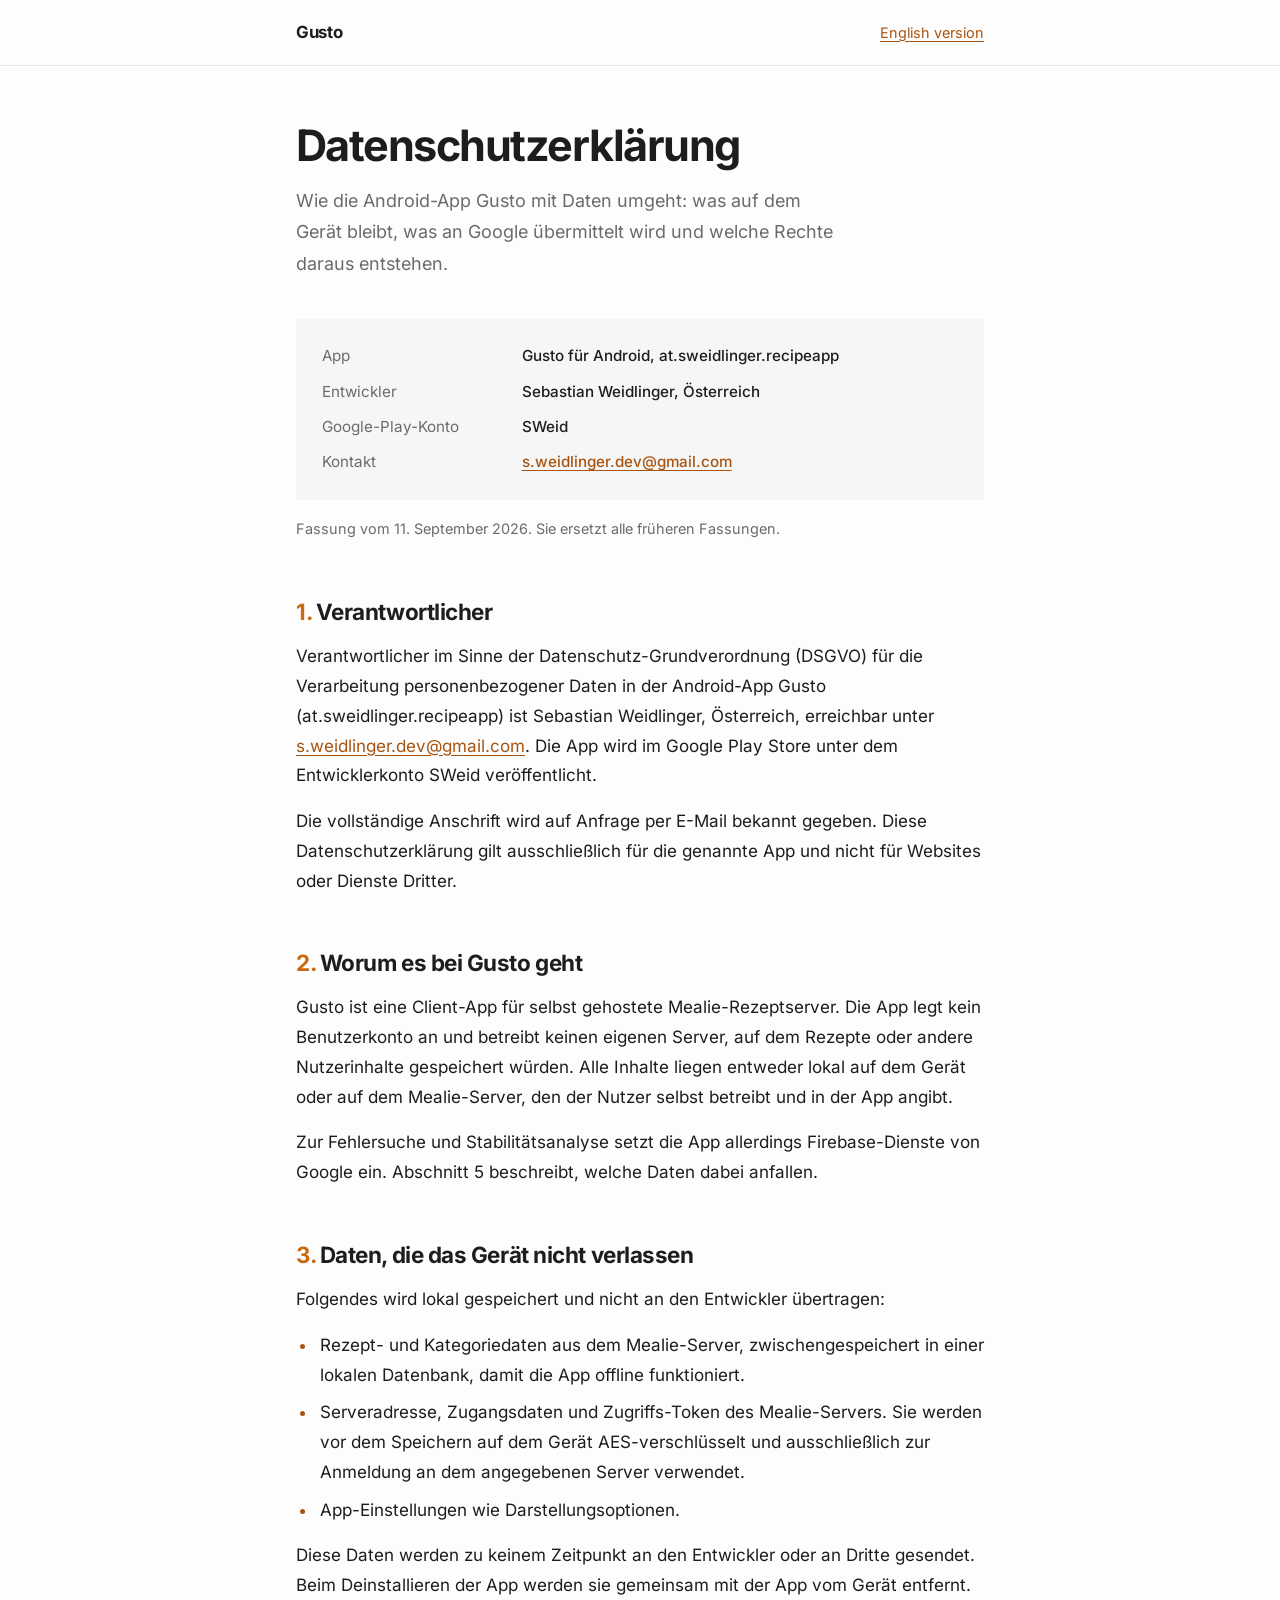
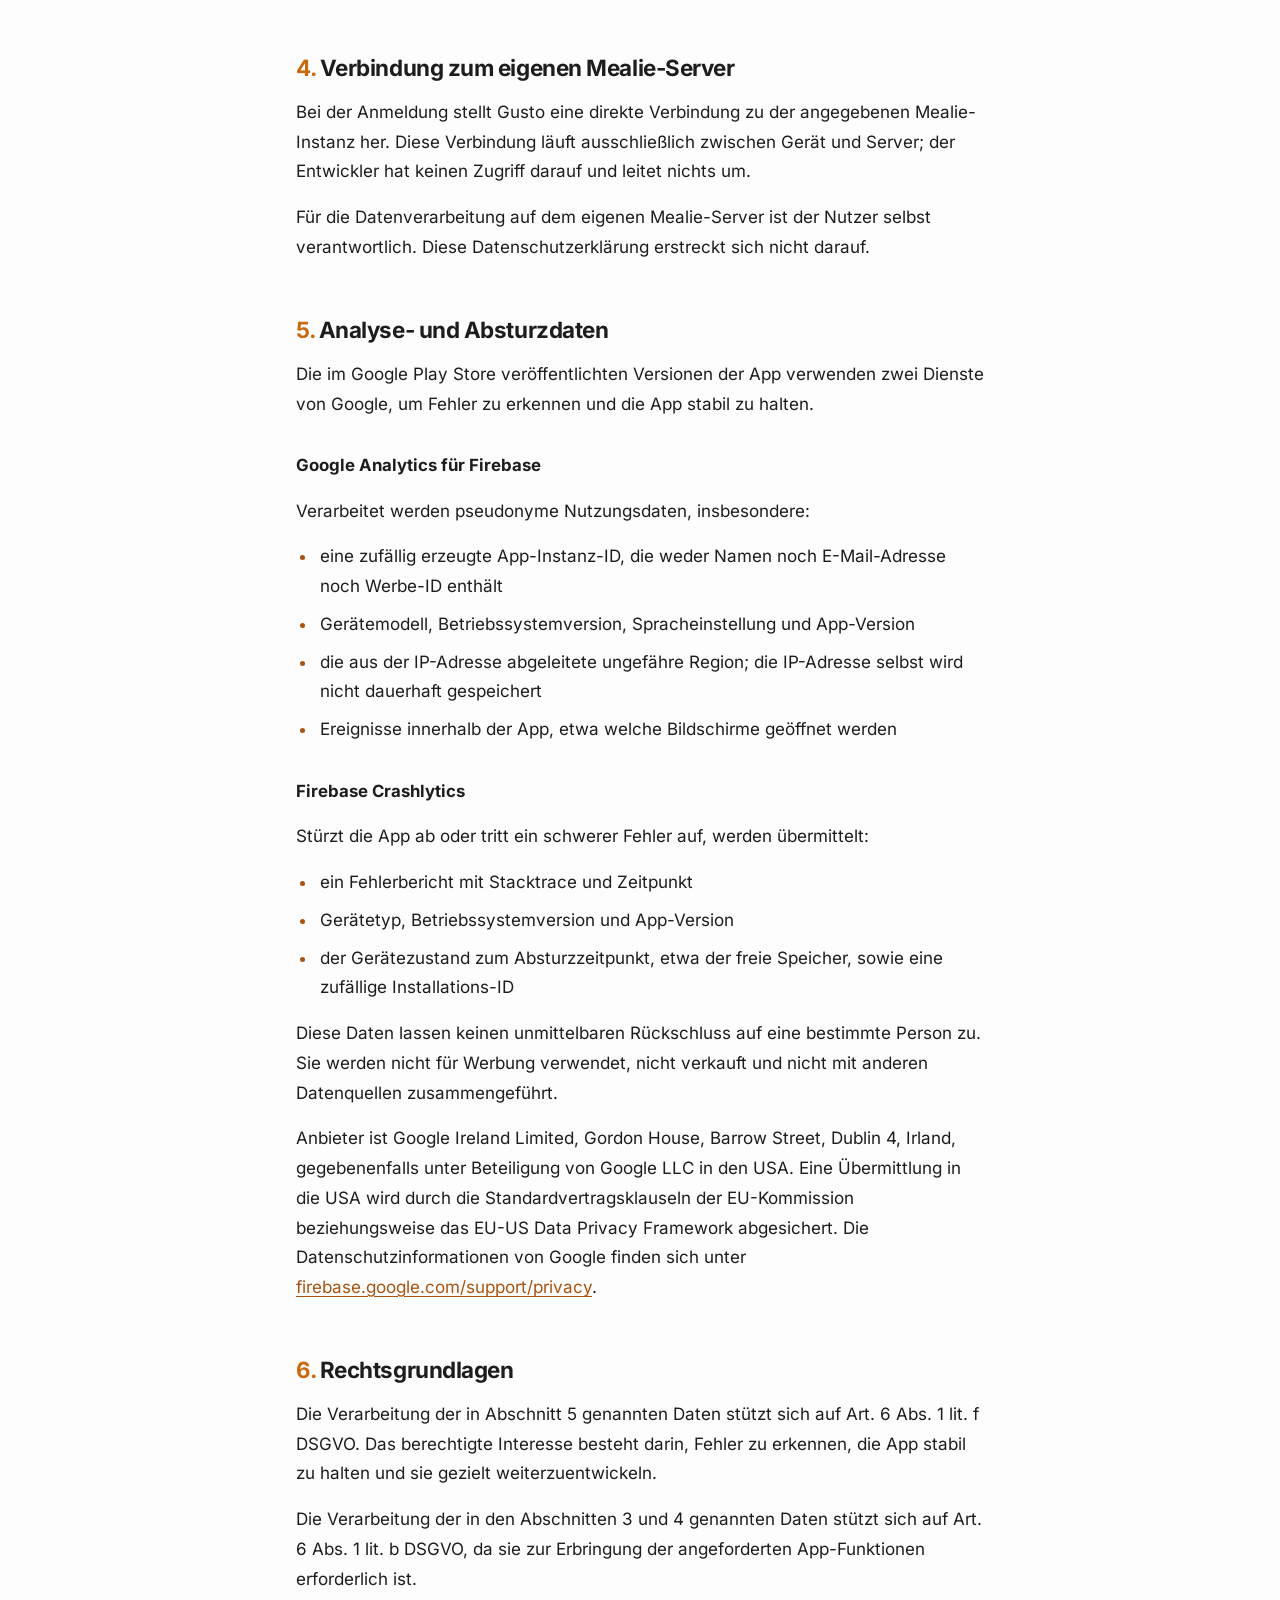
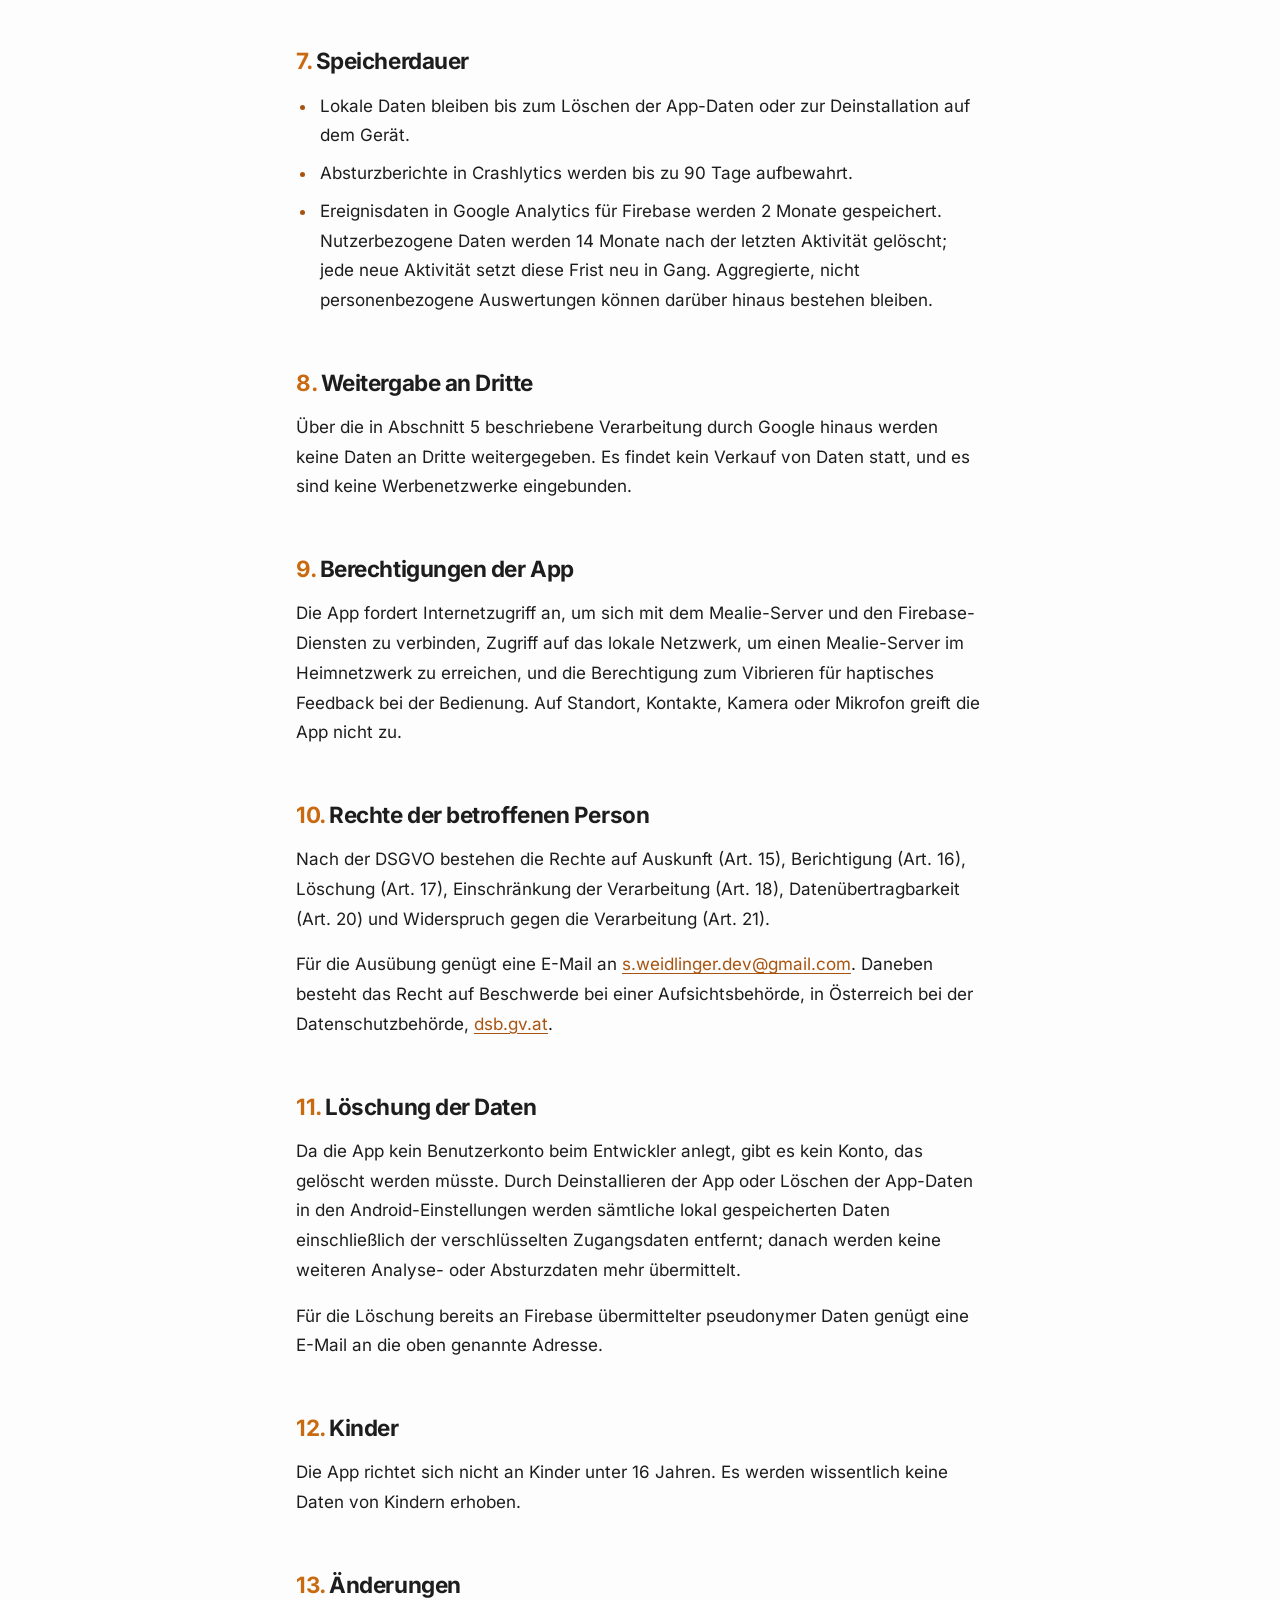
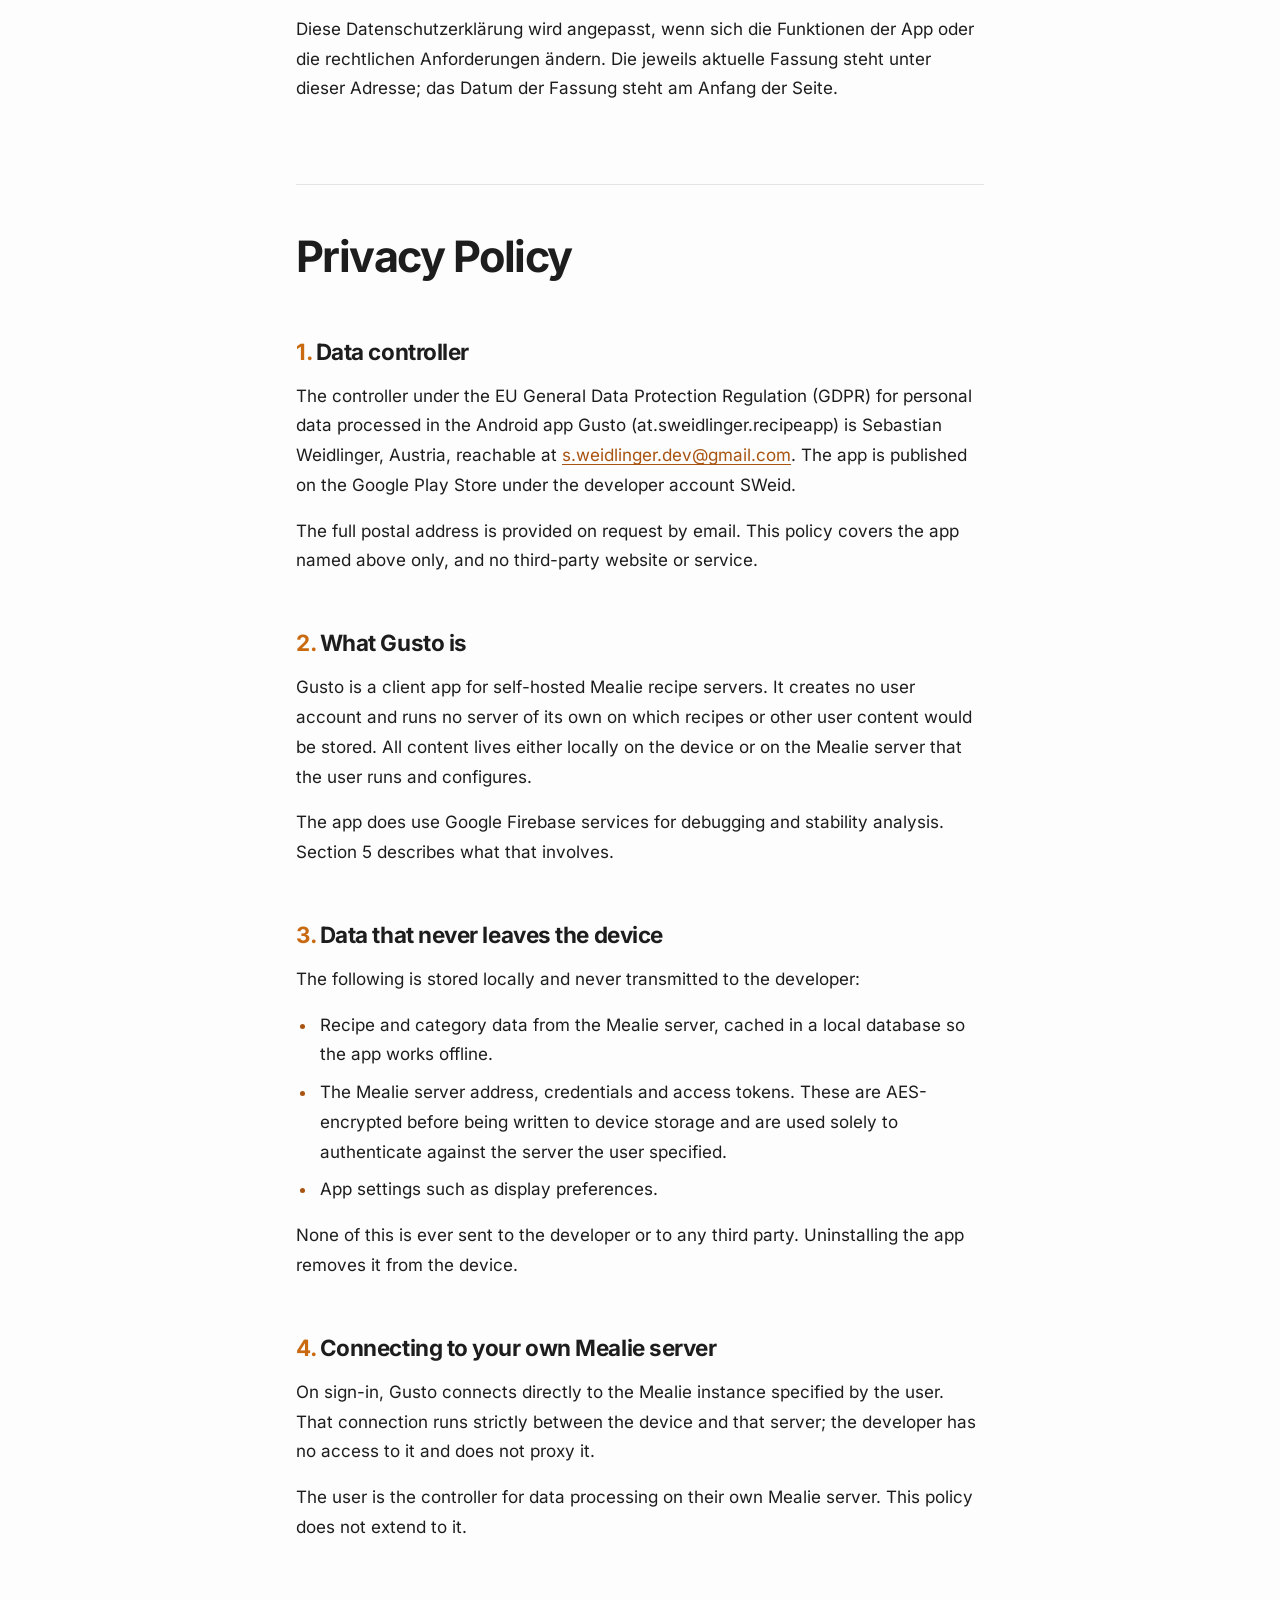
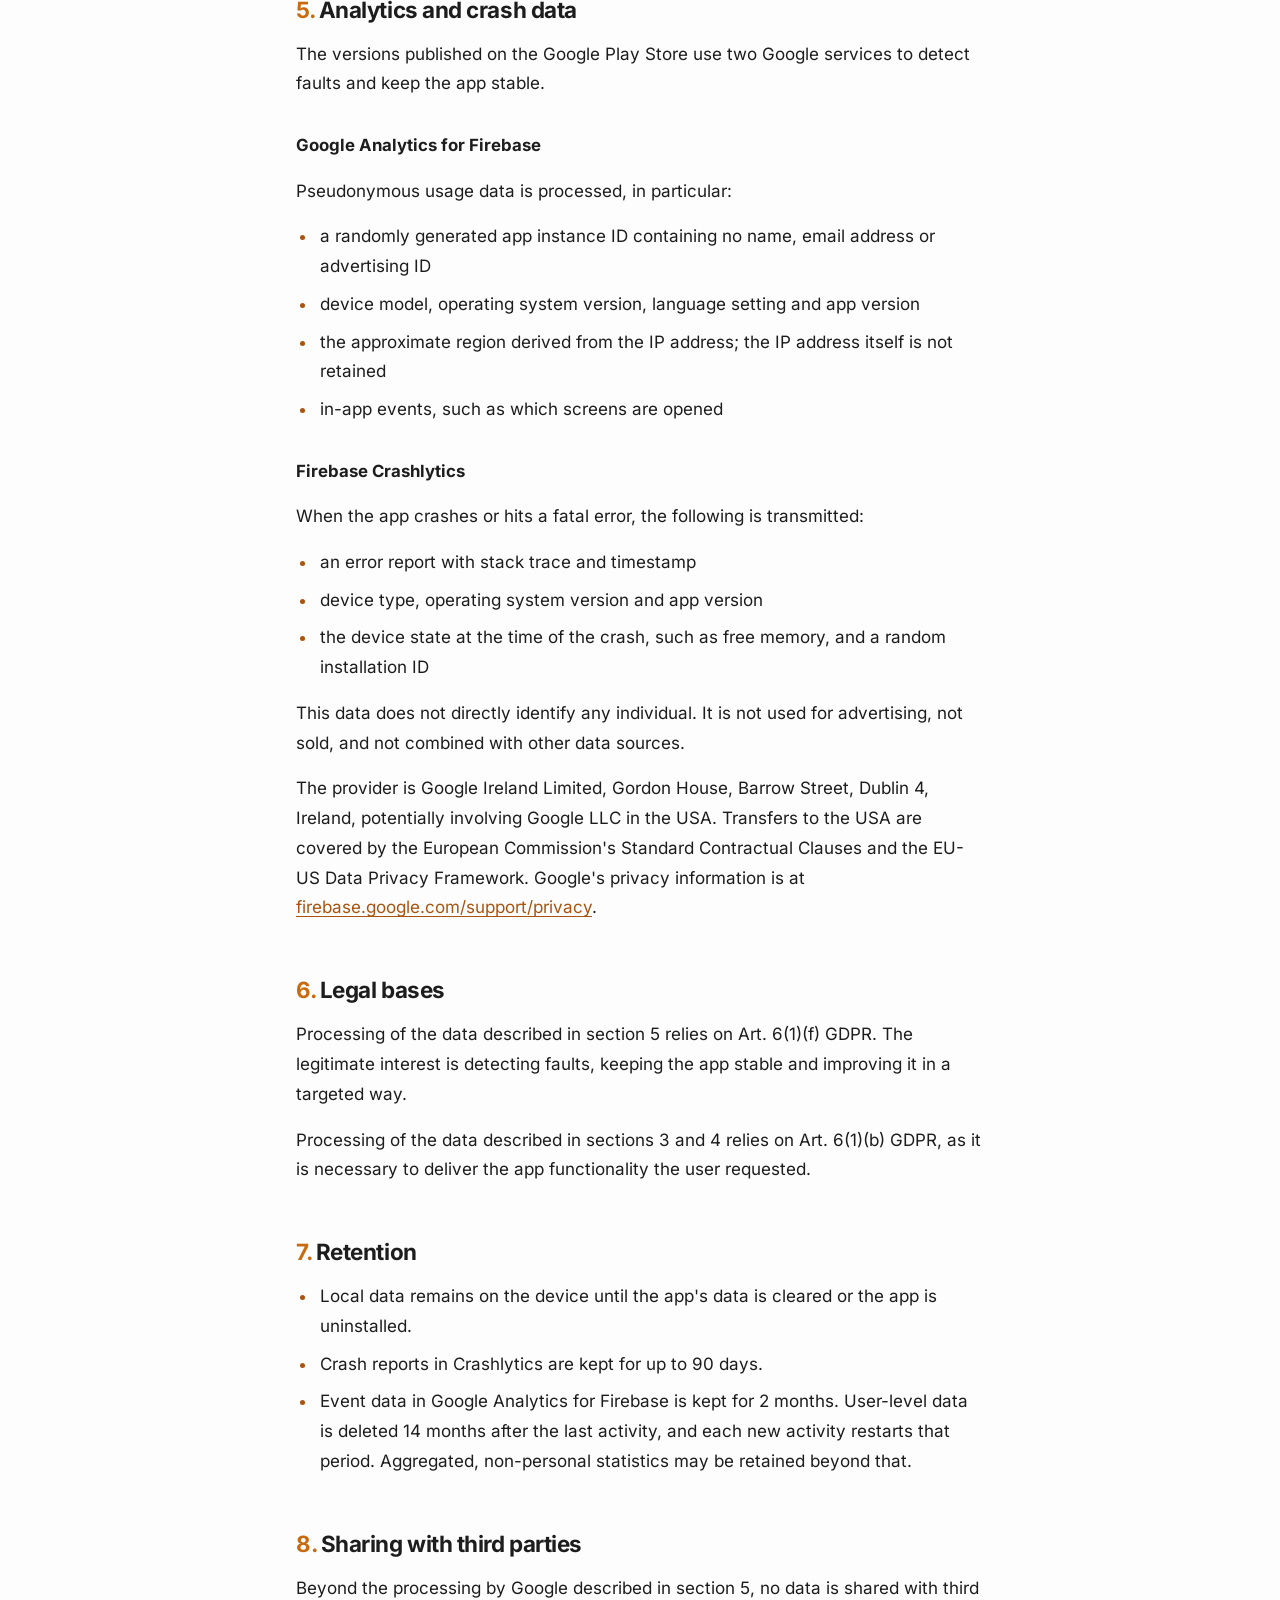
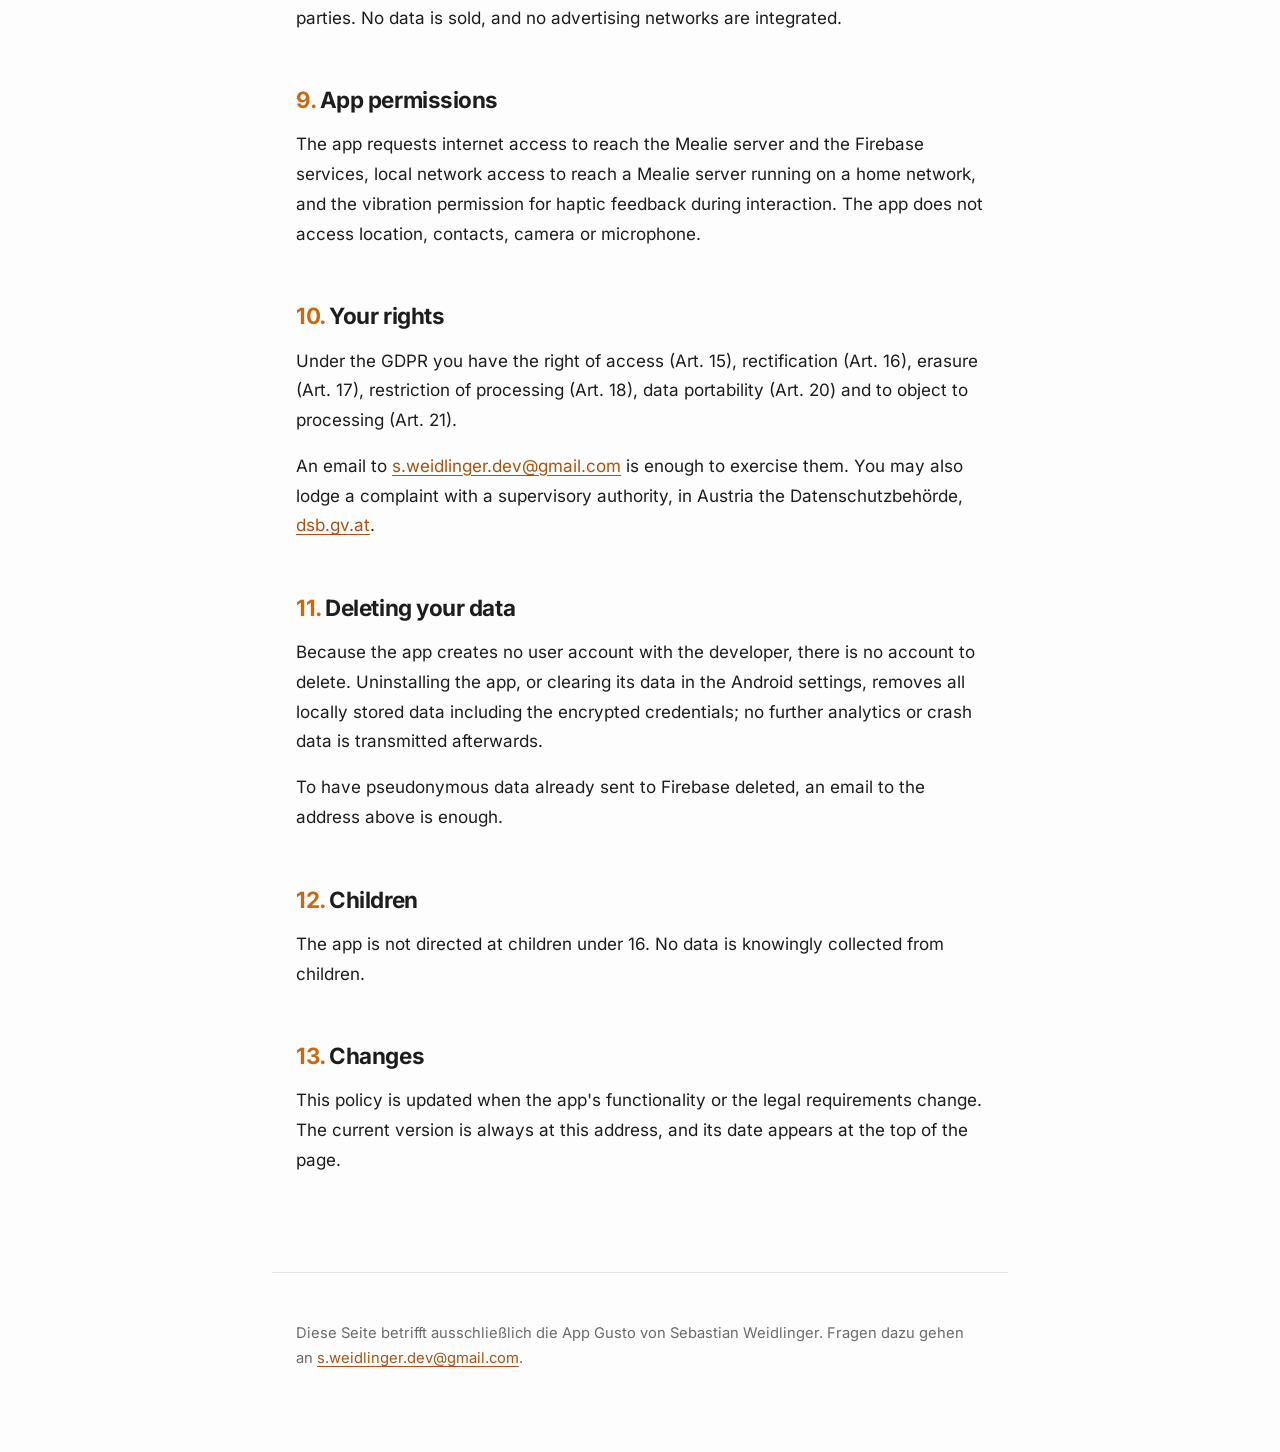
==== commit 67b8d0c9: "style: use Mealie orange instead of the reference page's violet Gusto is a Mealie client, so the acc" ====
--- a/gusto/privacy/index.html
+++ b/gusto/privacy/index.html
@@ -30,9 +30,8 @@
     --ink: #1d1d1d;
     --muted: #6b6b6b;
     --rule: #e4e4e4;
-    --link: #7b54ea;
-    --numeral: #9671ff;
-    --tint: #eae3ff;
+    --link: #a85410;
+    --numeral: #c96a10;
   }
   @media (prefers-color-scheme: dark) {
     :root {
@@ -41,9 +40,8 @@
       --ink: #f1f1f1;
       --muted: #a0a0a0;
       --rule: #343434;
-      --link: #ad98fa;
-      --numeral: #9671ff;
-      --tint: #2b2440;
+      --link: #f09a4a;
+      --numeral: #e58325;
     }
   }
 
@@ -125,7 +123,7 @@
   p { margin: 1rem 0; }
   ul { margin: 1rem 0; padding-left: 1.3rem; }
   li { margin: .5rem 0; padding-left: .2rem; }
-  li::marker { color: var(--numeral); }
+  li::marker { color: var(--link); }
   a { color: var(--link); text-underline-offset: .18em; }
   a:focus-visible { outline: 2px solid var(--link); outline-offset: 3px; }
   strong { font-weight: 700; }
